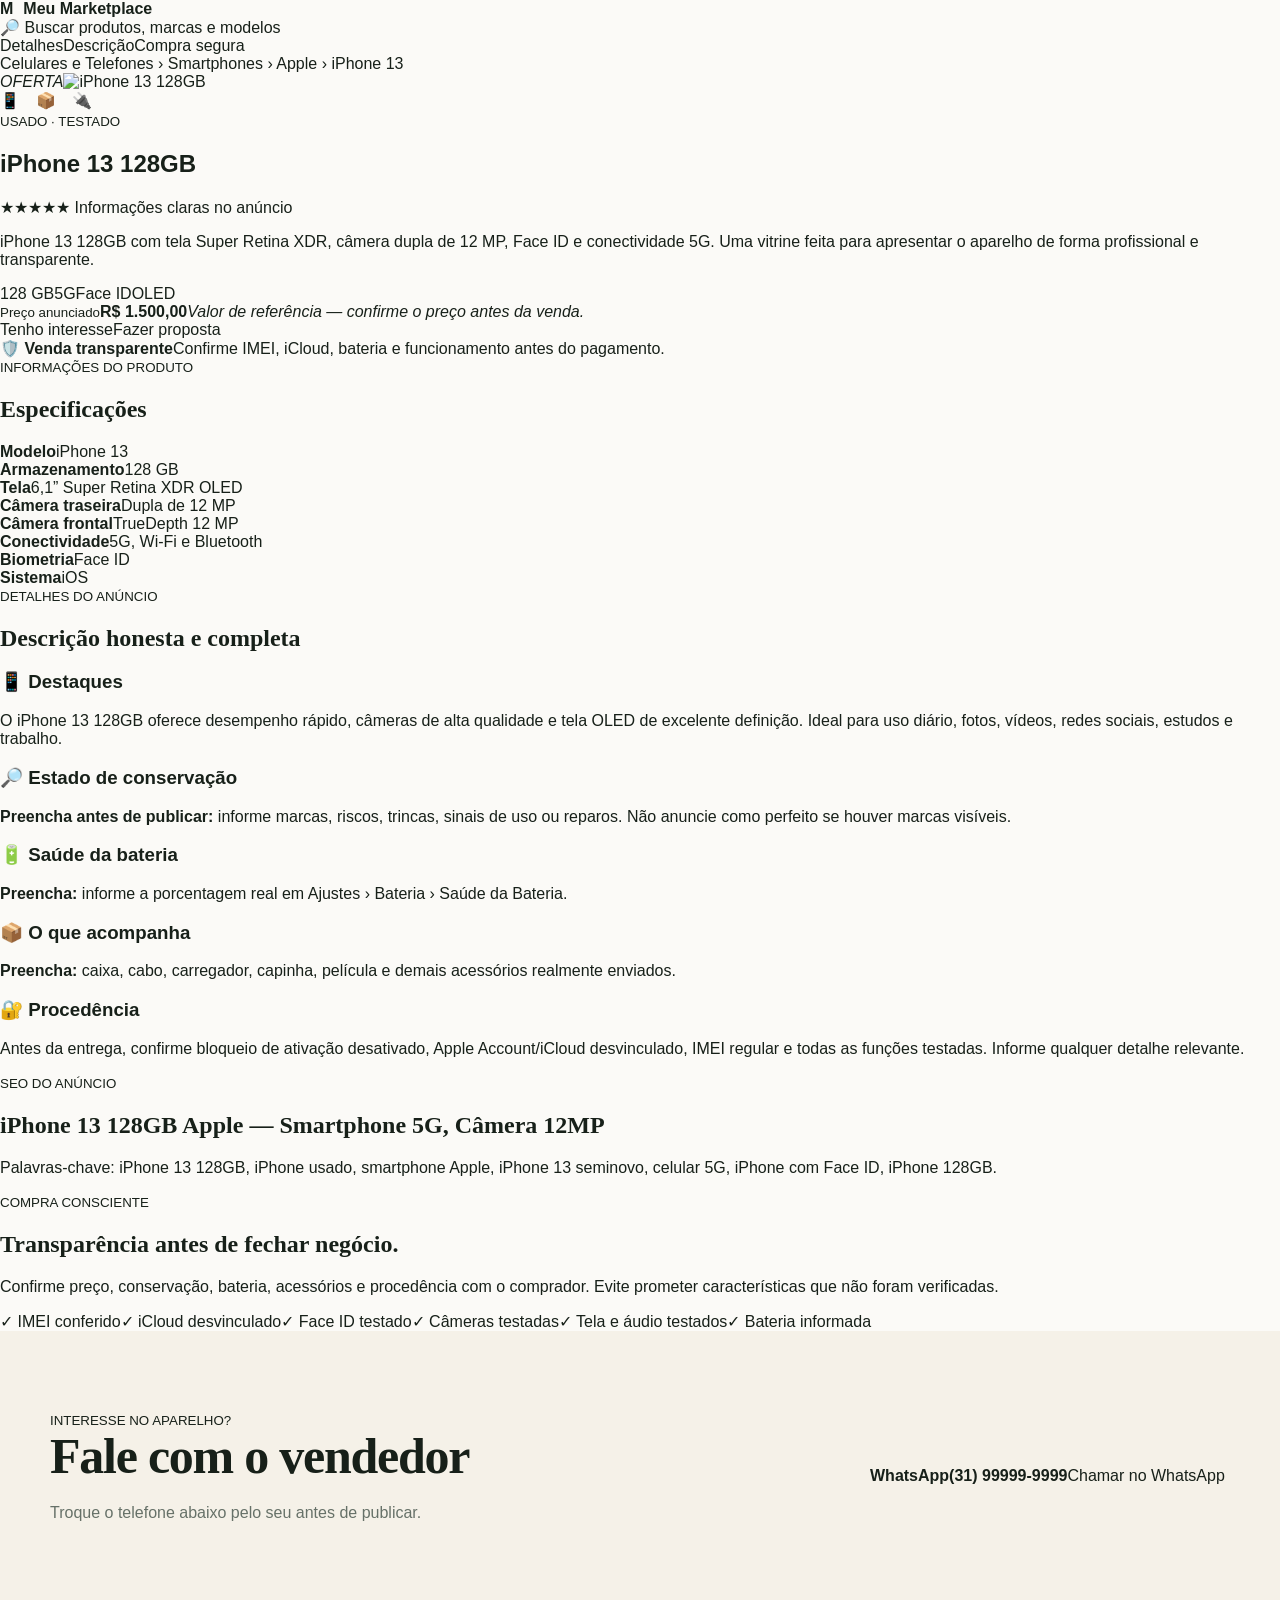
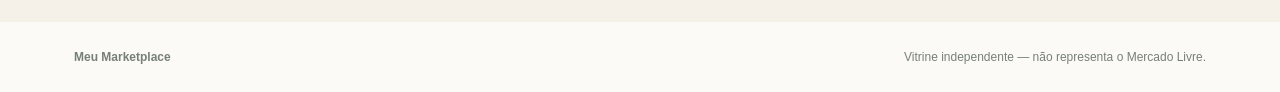
==== index.html @ 50a50f31 "Criar vitrine profissional para iPhone 13 128GB" ====
<!doctype html><html lang="pt-BR"><head><meta charset="utf-8"><meta name="viewport" content="width=device-width,initial-scale=1"><meta name="description" content="iPhone 13 128GB usado — anúncio completo, especificações e compra transparente."><title>iPhone 13 128GB | Meu Marketplace</title><link rel="stylesheet" href="style.css"></head><body>
<header><a class="brand" href="#top"><b>M</b> Meu Marketplace</a><div class="search">🔎 <span>Buscar produtos, marcas e modelos</span></div><nav><a href="#detalhes">Detalhes</a><a href="#descricao">Descrição</a><a href="#seguranca">Compra segura</a></nav></header>
<main id="top"><div class="crumb">Celulares e Telefones › Smartphones › Apple › iPhone 13</div>
<section class="product"><div class="visual"><div class="photo"><em>OFERTA</em><img src="https://store.storeimages.cdn-apple.com/4982/as-images.apple.com/is/iphone-13-finish-select-202207-midnight?wid=470&hei=556&fmt=png-alpha&.v=1657641118703" alt="iPhone 13 128GB"></div><div class="thumb">📱　📦　🔌</div></div>
<div class="info"><small>USADO · TESTADO</small><h1>iPhone 13 128GB</h1><div class="stars">★★★★★ <span>Informações claras no anúncio</span></div><p class="lead">iPhone 13 128GB com tela Super Retina XDR, câmera dupla de 12 MP, Face ID e conectividade 5G. Uma vitrine feita para apresentar o aparelho de forma profissional e transparente.</p><div class="tags"><span>128 GB</span><span>5G</span><span>Face ID</span><span>OLED</span></div><div class="price"><small>Preço anunciado</small><strong>R$ 1.500,00</strong><i>Valor de referência — confirme o preço antes da venda.</i></div><div class="buttons"><a class="buy" href="#contato">Tenho interesse</a><a class="offer" href="#contato">Fazer proposta</a></div><div class="trust">🛡️ <b>Venda transparente</b><span>Confirme IMEI, iCloud, bateria e funcionamento antes do pagamento.</span></div></div></section>
<section class="card" id="detalhes"><small>INFORMAÇÕES DO PRODUTO</small><h2>Especificações</h2><div class="grid"><div><b>Modelo</b>iPhone 13</div><div><b>Armazenamento</b>128 GB</div><div><b>Tela</b>6,1” Super Retina XDR OLED</div><div><b>Câmera traseira</b>Dupla de 12 MP</div><div><b>Câmera frontal</b>TrueDepth 12 MP</div><div><b>Conectividade</b>5G, Wi‑Fi e Bluetooth</div><div><b>Biometria</b>Face ID</div><div><b>Sistema</b>iOS</div></div></section>
<section class="card" id="descricao"><small>DETALHES DO ANÚNCIO</small><h2>Descrição honesta e completa</h2><article><h3>📱 Destaques</h3><p>O iPhone 13 128GB oferece desempenho rápido, câmeras de alta qualidade e tela OLED de excelente definição. Ideal para uso diário, fotos, vídeos, redes sociais, estudos e trabalho.</p><h3>🔎 Estado de conservação</h3><p><b>Preencha antes de publicar:</b> informe marcas, riscos, trincas, sinais de uso ou reparos. Não anuncie como perfeito se houver marcas visíveis.</p><h3>🔋 Saúde da bateria</h3><p><b>Preencha:</b> informe a porcentagem real em Ajustes › Bateria › Saúde da Bateria.</p><h3>📦 O que acompanha</h3><p><b>Preencha:</b> caixa, cabo, carregador, capinha, película e demais acessórios realmente enviados.</p><h3>🔐 Procedência</h3><p>Antes da entrega, confirme bloqueio de ativação desativado, Apple Account/iCloud desvinculado, IMEI regular e todas as funções testadas. Informe qualquer detalhe relevante.</p></article></section>
<section class="seo"><small>SEO DO ANÚNCIO</small><h2>iPhone 13 128GB Apple — Smartphone 5G, Câmera 12MP</h2><p>Palavras-chave: iPhone 13 128GB, iPhone usado, smartphone Apple, iPhone 13 seminovo, celular 5G, iPhone com Face ID, iPhone 128GB.</p></section>
<section class="safe" id="seguranca"><div><small>COMPRA CONSCIENTE</small><h2>Transparência antes de fechar negócio.</h2><p>Confirme preço, conservação, bateria, acessórios e procedência com o comprador. Evite prometer características que não foram verificadas.</p></div><div class="checks"><span>✓ IMEI conferido</span><span>✓ iCloud desvinculado</span><span>✓ Face ID testado</span><span>✓ Câmeras testadas</span><span>✓ Tela e áudio testados</span><span>✓ Bateria informada</span></div></section>
<section class="contact" id="contato"><div><small>INTERESSE NO APARELHO?</small><h2>Fale com o vendedor</h2><p>Troque o telefone abaixo pelo seu antes de publicar.</p></div><div class="contactbox"><b>WhatsApp</b><strong>(31) 99999-9999</strong><a class="buy" href="https://wa.me/5531999999999?text=Olá!%20Tenho%20interesse%20no%20iPhone%2013%20128GB." target="_blank">Chamar no WhatsApp</a></div></section></main><footer><b>Meu Marketplace</b><span>Vitrine independente — não representa o Mercado Livre.</span></footer></body></html>
---- style.css ----
:root{--green:#173b2b;--green-2:#28563e;--cream:#f5f1e8;--ink:#172019;--muted:#667168;--line:#dfe4dd;--white:#fff;--shadow:0 24px 70px rgba(23,59,43,.12)}*{box-sizing:border-box}html{scroll-behavior:smooth}body{margin:0;font-family:'DM Sans',sans-serif;color:var(--ink);background:#fbfaf7}a{color:inherit;text-decoration:none}.topbar{height:76px;padding:0 max(24px,calc((100% - 1180px)/2));display:flex;align-items:center;justify-content:space-between;background:rgba(251,250,247,.92);backdrop-filter:blur(12px);position:sticky;top:0;z-index:10;border-bottom:1px solid rgba(223,228,221,.7)}.brand{display:flex;align-items:center;gap:10px;font-weight:700}.brand-mark{display:grid;place-items:center;width:36px;height:36px;border-radius:12px;background:var(--green);color:#fff;font-size:13px}.topbar nav{display:flex;gap:26px;color:#5c665f;font-size:14px}.topbar nav a:hover,.text-link:hover{color:var(--green)}main{overflow:hidden}.hero{max-width:1180px;margin:0 auto;padding:70px 24px 76px;display:grid;grid-template-columns:1.05fr .95fr;gap:60px;align-items:center}.eyebrow{display:inline-block;font-size:11px;letter-spacing:.16em;font-weight:700;color:#5b7465;margin-bottom:17px}.hero h1,h2{font-family:'Playfair Display',serif}.hero h1{font-size:clamp(42px,5.3vw,72px);line-height:1.02;letter-spacing:-.035em;margin:0 0 22px;max-width:650px}.hero p{font-size:18px;line-height:1.7;color:var(--muted);max-width:600px;margin:0}.hero-actions{display:flex;gap:12px;flex-wrap:wrap;margin:30px 0 18px}.btn{display:inline-flex;align-items:center;justify-content:center;min-height:48px;padding:0 20px;border-radius:12px;font-weight:700;font-size:14px;transition:.2s ease}.btn-primary{background:var(--green);color:#fff;box-shadow:0 10px 24px rgba(23,59,43,.18)}.btn-primary:hover{transform:translateY(-2px);background:#102d20}.btn-ghost{border:1px solid var(--line);background:#fff}.btn-ghost:hover{border-color:#b7c2ba}.btn-dark{background:#fff;color:var(--green);border:1px solid rgba(255,255,255,.55)}.hero-note{display:flex;gap:9px;align-items:center;color:#718078;font-size:13px}.hero-note strong{color:var(--green)}.hero-photo{height:560px;position:relative;border-radius:30px;overflow:hidden;box-shadow:var(--shadow);background:var(--green)}.hero-photo:after{content:'';position:absolute;inset:0;background:linear-gradient(180deg,transparent 45%,rgba(11,31,21,.38))}.hero-photo img{width:100%;height:100%;object-fit:cover;object-position:center}.photo-tag{position:absolute;z-index:1;left:22px;bottom:20px;padding:9px 13px;border-radius:999px;background:rgba(255,255,255,.9);font-size:12px;font-weight:700;color:var(--green)}.intro{max-width:1180px;margin:0 auto;padding:30px 24px 80px;display:grid;grid-template-columns:1fr 1fr;gap:70px;align-items:end}.intro h2,.section-heading h2,.experience h2,.contact h2{font-size:clamp(32px,4vw,50px);line-height:1.08;letter-spacing:-.025em;margin:0}.intro p{font-size:17px;line-height:1.8;color:var(--muted);margin:0}.features{background:var(--green);color:#fff;display:grid;grid-template-columns:repeat(3,1fr);gap:1px;padding:1px}.features article{padding:42px clamp(24px,5vw,65px);background:var(--green)}.features article:hover{background:#1c4733}.icon{font-size:27px;display:block;margin-bottom:22px}.features h3{font-size:18px;margin:0 0 8px}.features p{margin:0;color:#bfd0c5;line-height:1.6;font-size:14px}.gallery-section{max-width:1180px;margin:0 auto;padding:100px 24px 95px}.section-heading{display:flex;justify-content:space-between;gap:30px;align-items:end;margin-bottom:28px}.text-link{font-weight:700;font-size:14px;color:var(--green);white-space:nowrap}.gallery{display:grid;grid-template-columns:1.35fr .75fr .75fr;gap:16px}.gallery figure{margin:0;background:#fff;border-radius:22px;overflow:hidden;box-shadow:0 10px 40px rgba(0,0,0,.06)}.gallery img{display:block;width:100%;height:370px;object-fit:cover}.gallery-main img{height:500px}.gallery figcaption{padding:15px 17px;font-size:13px;color:#657068}.gallery-cta{border-radius:22px;background:var(--green);color:#fff;padding:30px;display:flex;flex-direction:column;justify-content:center;min-height:430px}.gallery-cta span{font-size:28px;margin-bottom:18px}.gallery-cta h3{font-family:'Playfair Display',serif;font-size:27px;line-height:1.15;margin:0 0 12px}.gallery-cta p{color:#bfd0c5;line-height:1.65;font-size:14px;margin:0 0 25px}.photo-disclaimer{font-size:12px;line-height:1.6;color:#87918b;margin:16px 0 0}.experience{max-width:1180px;margin:0 auto 100px;padding:0 24px;display:grid;grid-template-columns:.9fr 1.1fr;gap:70px;align-items:center}.experience-photo{height:440px;border-radius:26px;overflow:hidden}.experience-photo img{width:100%;height:100%;object-fit:cover}.experience-copy p{color:var(--muted);font-size:17px;line-height:1.8}.mini-list{display:flex;flex-wrap:wrap;gap:9px;margin-top:25px}.mini-list span{background:#edf3ed;color:var(--green);padding:9px 12px;border-radius:999px;font-size:12px;font-weight:700}.contact{background:var(--cream);padding:80px max(24px,calc((100% - 1180px)/2));display:grid;grid-template-columns:1fr 360px;gap:60px;align-items:center}.contact p{color:var(--muted);font-size:16px;line-height:1.7;max-width:620px}.contact-card{background:#fff;border:1px solid var(--line);border-radius:22px;padding:26px;box-shadow:0 15px 50px rgba(23,59,43,.07)}.contact-card span{display:block;color:#7a857d;font-size:12px;text-transform:uppercase;letter-spacing:.12em;margin-bottom:6px}.contact-card strong{display:block;font-size:25px;color:var(--green);margin-bottom:18px}footer{max-width:1180px;margin:0 auto;padding:28px 24px;display:flex;justify-content:space-between;gap:20px;color:#778078;font-size:12px}footer div{display:flex;gap:12px;flex-wrap:wrap}footer strong{color:var(--green)}footer a{font-weight:700;color:var(--green)}@media(max-width:900px){.hero{grid-template-columns:1fr;gap:35px;padding-top:48px}.hero-photo{height:420px}.intro{grid-template-columns:1fr;gap:25px}.features{grid-template-columns:repeat(2,1fr)}.gallery{grid-template-columns:1fr 1fr}.gallery-main{grid-column:1/-1}.gallery-main img{height:430px}.gallery-cta{min-height:320px}.experience{grid-template-columns:1fr;gap:35px}.contact{grid-template-columns:1fr}.contact-card{max-width:420px}}@media(max-width:600px){.topbar{height:66px}.topbar nav{display:none}.hero h1{font-size:43px}.hero p{font-size:16px}.hero-photo{height:330px;border-radius:22px}.features{grid-template-columns:1fr}.features article{padding:30px 24px}.gallery-section{padding-top:70px}.section-heading{display:block}.text-link{display:inline-block;margin-top:18px}.gallery{grid-template-columns:1fr}.gallery-main{grid-column:auto}.gallery img,.gallery-main img{height:330px}.gallery-cta{min-height:270px}.experience{margin-bottom:70px}.experience-photo{height:320px}.contact{padding-top:65px;padding-bottom:65px}footer{display:block}footer div{margin-bottom:10px}}
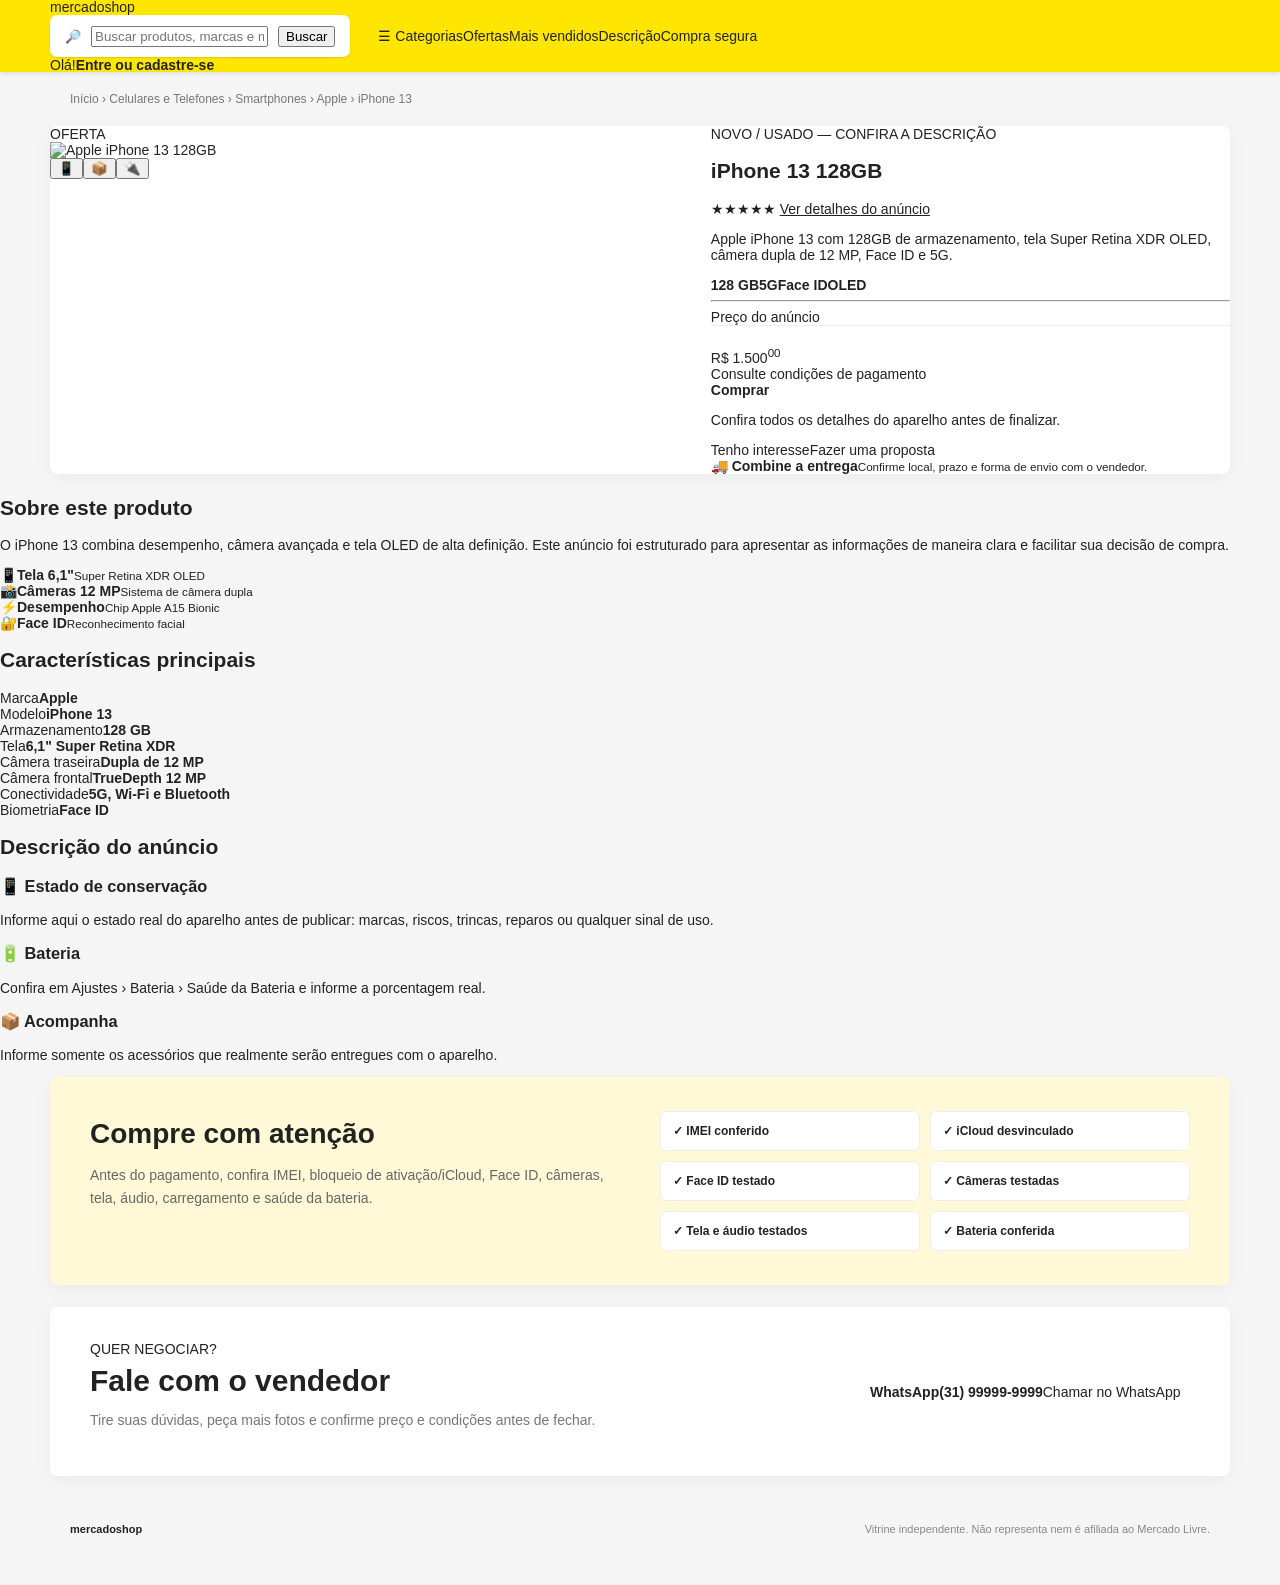
==== commit 18e16138: "Corrige e finaliza landing page do iPhone 13 128GB" ====
--- a/index.html
+++ b/index.html
@@ -1,10 +1,25 @@
-<!doctype html><html lang="pt-BR"><head><meta charset="utf-8"><meta name="viewport" content="width=device-width,initial-scale=1"><meta name="description" content="iPhone 13 128GB usado — anúncio completo, especificações e compra transparente."><title>iPhone 13 128GB | Meu Marketplace</title><link rel="stylesheet" href="style.css"></head><body>
-<header><a class="brand" href="#top"><b>M</b> Meu Marketplace</a><div class="search">🔎 <span>Buscar produtos, marcas e modelos</span></div><nav><a href="#detalhes">Detalhes</a><a href="#descricao">Descrição</a><a href="#seguranca">Compra segura</a></nav></header>
-<main id="top"><div class="crumb">Celulares e Telefones › Smartphones › Apple › iPhone 13</div>
-<section class="product"><div class="visual"><div class="photo"><em>OFERTA</em><img src="https://store.storeimages.cdn-apple.com/4982/as-images.apple.com/is/iphone-13-finish-select-202207-midnight?wid=470&hei=556&fmt=png-alpha&.v=1657641118703" alt="iPhone 13 128GB"></div><div class="thumb">📱　📦　🔌</div></div>
-<div class="info"><small>USADO · TESTADO</small><h1>iPhone 13 128GB</h1><div class="stars">★★★★★ <span>Informações claras no anúncio</span></div><p class="lead">iPhone 13 128GB com tela Super Retina XDR, câmera dupla de 12 MP, Face ID e conectividade 5G. Uma vitrine feita para apresentar o aparelho de forma profissional e transparente.</p><div class="tags"><span>128 GB</span><span>5G</span><span>Face ID</span><span>OLED</span></div><div class="price"><small>Preço anunciado</small><strong>R$ 1.500,00</strong><i>Valor de referência — confirme o preço antes da venda.</i></div><div class="buttons"><a class="buy" href="#contato">Tenho interesse</a><a class="offer" href="#contato">Fazer proposta</a></div><div class="trust">🛡️ <b>Venda transparente</b><span>Confirme IMEI, iCloud, bateria e funcionamento antes do pagamento.</span></div></div></section>
-<section class="card" id="detalhes"><small>INFORMAÇÕES DO PRODUTO</small><h2>Especificações</h2><div class="grid"><div><b>Modelo</b>iPhone 13</div><div><b>Armazenamento</b>128 GB</div><div><b>Tela</b>6,1” Super Retina XDR OLED</div><div><b>Câmera traseira</b>Dupla de 12 MP</div><div><b>Câmera frontal</b>TrueDepth 12 MP</div><div><b>Conectividade</b>5G, Wi‑Fi e Bluetooth</div><div><b>Biometria</b>Face ID</div><div><b>Sistema</b>iOS</div></div></section>
-<section class="card" id="descricao"><small>DETALHES DO ANÚNCIO</small><h2>Descrição honesta e completa</h2><article><h3>📱 Destaques</h3><p>O iPhone 13 128GB oferece desempenho rápido, câmeras de alta qualidade e tela OLED de excelente definição. Ideal para uso diário, fotos, vídeos, redes sociais, estudos e trabalho.</p><h3>🔎 Estado de conservação</h3><p><b>Preencha antes de publicar:</b> informe marcas, riscos, trincas, sinais de uso ou reparos. Não anuncie como perfeito se houver marcas visíveis.</p><h3>🔋 Saúde da bateria</h3><p><b>Preencha:</b> informe a porcentagem real em Ajustes › Bateria › Saúde da Bateria.</p><h3>📦 O que acompanha</h3><p><b>Preencha:</b> caixa, cabo, carregador, capinha, película e demais acessórios realmente enviados.</p><h3>🔐 Procedência</h3><p>Antes da entrega, confirme bloqueio de ativação desativado, Apple Account/iCloud desvinculado, IMEI regular e todas as funções testadas. Informe qualquer detalhe relevante.</p></article></section>
-<section class="seo"><small>SEO DO ANÚNCIO</small><h2>iPhone 13 128GB Apple — Smartphone 5G, Câmera 12MP</h2><p>Palavras-chave: iPhone 13 128GB, iPhone usado, smartphone Apple, iPhone 13 seminovo, celular 5G, iPhone com Face ID, iPhone 128GB.</p></section>
-<section class="safe" id="seguranca"><div><small>COMPRA CONSCIENTE</small><h2>Transparência antes de fechar negócio.</h2><p>Confirme preço, conservação, bateria, acessórios e procedência com o comprador. Evite prometer características que não foram verificadas.</p></div><div class="checks"><span>✓ IMEI conferido</span><span>✓ iCloud desvinculado</span><span>✓ Face ID testado</span><span>✓ Câmeras testadas</span><span>✓ Tela e áudio testados</span><span>✓ Bateria informada</span></div></section>
-<section class="contact" id="contato"><div><small>INTERESSE NO APARELHO?</small><h2>Fale com o vendedor</h2><p>Troque o telefone abaixo pelo seu antes de publicar.</p></div><div class="contactbox"><b>WhatsApp</b><strong>(31) 99999-9999</strong><a class="buy" href="https://wa.me/5531999999999?text=Olá!%20Tenho%20interesse%20no%20iPhone%2013%20128GB." target="_blank">Chamar no WhatsApp</a></div></section></main><footer><b>Meu Marketplace</b><span>Vitrine independente — não representa o Mercado Livre.</span></footer></body></html>+<!doctype html>
+<html lang="pt-BR">
+<head>
+<meta charset="utf-8">
+<meta name="viewport" content="width=device-width,initial-scale=1">
+<meta name="description" content="iPhone 13 128GB em destaque. Consulte fotos, detalhes, condições e fale com o vendedor pelo WhatsApp.">
+<meta name="keywords" content="iPhone 13 128GB, iPhone 13 usado, iPhone 13 seminovo, Apple iPhone 13, smartphone 128GB">
+<title>iPhone 13 128GB — Oferta</title>
+<link rel="stylesheet" href="style.css">
+</head>
+<body>
+<header class="top"><div class="topin"><a class="logo" href="#">mercado<span>shop</span></a><div class="search"><span>🔎</span><input placeholder="Buscar produtos, marcas e modelos"><button>Buscar</button></div><div class="account">Olá!<b>Entre ou cadastre-se</b></div></div><div class="nav"><span>☰ Categorias</span><a href="#produto">Ofertas</a><a href="#produto">Mais vendidos</a><a href="#descricao">Descrição</a><a href="#seguranca">Compra segura</a></div></header>
+<main>
+<div class="crumb">Início › Celulares e Telefones › Smartphones › Apple › iPhone 13</div>
+<section class="product" id="produto">
+<div class="gallery"><div class="badge">OFERTA</div><div class="mainphoto"><img src="https://store.storeimages.cdn-apple.com/4982/as-images.apple.com/is/iphone-13-finish-select-202207-midnight?wid=470&hei=556&fmt=png-alpha&.v=1657641118703" alt="Apple iPhone 13 128GB"></div><div class="thumbs"><button>📱</button><button>📦</button><button>🔌</button></div></div>
+<div class="details"><div class="condition">NOVO / USADO — CONFIRA A DESCRIÇÃO</div><h1>iPhone 13 128GB</h1><div class="rating">★★★★★ <u>Ver detalhes do anúncio</u></div><p class="intro">Apple iPhone 13 com 128GB de armazenamento, tela Super Retina XDR OLED, câmera dupla de 12 MP, Face ID e 5G.</p><div class="chips"><b>128 GB</b><b>5G</b><b>Face ID</b><b>OLED</b></div><hr><span class="old">Preço do anúncio</span><div class="price">R$ 1.500<sup>00</sup></div><span class="pix">Consulte condições de pagamento</span><div class="buybox"><strong>Comprar</strong><p>Confira todos os detalhes do aparelho antes de finalizar.</p><a class="primary" href="#contato">Tenho interesse</a><a class="secondary" href="#contato">Fazer uma proposta</a></div><div class="shipping">🚚 <b>Combine a entrega</b><small>Confirme local, prazo e forma de envio com o vendedor.</small></div></div>
+</section>
+<section class="info-card" id="descricao"><h2>Sobre este produto</h2><p>O iPhone 13 combina desempenho, câmera avançada e tela OLED de alta definição. Este anúncio foi estruturado para apresentar as informações de maneira clara e facilitar sua decisão de compra.</p><div class="features"><div>📱<b>Tela 6,1"</b><small>Super Retina XDR OLED</small></div><div>📸<b>Câmeras 12 MP</b><small>Sistema de câmera dupla</small></div><div>⚡<b>Desempenho</b><small>Chip Apple A15 Bionic</small></div><div>🔐<b>Face ID</b><small>Reconhecimento facial</small></div></div></section>
+<section class="info-card"><h2>Características principais</h2><div class="specs"><div><span>Marca</span><b>Apple</b></div><div><span>Modelo</span><b>iPhone 13</b></div><div><span>Armazenamento</span><b>128 GB</b></div><div><span>Tela</span><b>6,1" Super Retina XDR</b></div><div><span>Câmera traseira</span><b>Dupla de 12 MP</b></div><div><span>Câmera frontal</span><b>TrueDepth 12 MP</b></div><div><span>Conectividade</span><b>5G, Wi‑Fi e Bluetooth</b></div><div><span>Biometria</span><b>Face ID</b></div></div></section>
+<section class="info-card"><h2>Descrição do anúncio</h2><h3>📱 Estado de conservação</h3><p>Informe aqui o estado real do aparelho antes de publicar: marcas, riscos, trincas, reparos ou qualquer sinal de uso.</p><h3>🔋 Bateria</h3><p>Confira em Ajustes › Bateria › Saúde da Bateria e informe a porcentagem real.</p><h3>📦 Acompanha</h3><p>Informe somente os acessórios que realmente serão entregues com o aparelho.</p></section>
+<section class="safe" id="seguranca"><div><h2>Compre com atenção</h2><p>Antes do pagamento, confira IMEI, bloqueio de ativação/iCloud, Face ID, câmeras, tela, áudio, carregamento e saúde da bateria.</p></div><div class="checks"><span>✓ IMEI conferido</span><span>✓ iCloud desvinculado</span><span>✓ Face ID testado</span><span>✓ Câmeras testadas</span><span>✓ Tela e áudio testados</span><span>✓ Bateria conferida</span></div></section>
+<section class="contact" id="contato"><div><span class="eyebrow">QUER NEGOCIAR?</span><h2>Fale com o vendedor</h2><p>Tire suas dúvidas, peça mais fotos e confirme preço e condições antes de fechar.</p></div><div class="whats"><b>WhatsApp</b><strong>(31) 99999-9999</strong><a class="primary" target="_blank" href="https://wa.me/5531999999999?text=Olá!%20Tenho%20interesse%20no%20iPhone%2013%20128GB.">Chamar no WhatsApp</a></div></section>
+</main><footer><b>mercadoshop</b><span>Vitrine independente. Não representa nem é afiliada ao Mercado Livre.</span></footer>
+</body></html>
--- a/style.css
+++ b/style.css
@@ -1 +1 @@
-:root{--green:#173b2b;--green-2:#28563e;--cream:#f5f1e8;--ink:#172019;--muted:#667168;--line:#dfe4dd;--white:#fff;--shadow:0 24px 70px rgba(23,59,43,.12)}*{box-sizing:border-box}html{scroll-behavior:smooth}body{margin:0;font-family:'DM Sans',sans-serif;color:var(--ink);background:#fbfaf7}a{color:inherit;text-decoration:none}.topbar{height:76px;padding:0 max(24px,calc((100% - 1180px)/2));display:flex;align-items:center;justify-content:space-between;background:rgba(251,250,247,.92);backdrop-filter:blur(12px);position:sticky;top:0;z-index:10;border-bottom:1px solid rgba(223,228,221,.7)}.brand{display:flex;align-items:center;gap:10px;font-weight:700}.brand-mark{display:grid;place-items:center;width:36px;height:36px;border-radius:12px;background:var(--green);color:#fff;font-size:13px}.topbar nav{display:flex;gap:26px;color:#5c665f;font-size:14px}.topbar nav a:hover,.text-link:hover{color:var(--green)}main{overflow:hidden}.hero{max-width:1180px;margin:0 auto;padding:70px 24px 76px;display:grid;grid-template-columns:1.05fr .95fr;gap:60px;align-items:center}.eyebrow{display:inline-block;font-size:11px;letter-spacing:.16em;font-weight:700;color:#5b7465;margin-bottom:17px}.hero h1,h2{font-family:'Playfair Display',serif}.hero h1{font-size:clamp(42px,5.3vw,72px);line-height:1.02;letter-spacing:-.035em;margin:0 0 22px;max-width:650px}.hero p{font-size:18px;line-height:1.7;color:var(--muted);max-width:600px;margin:0}.hero-actions{display:flex;gap:12px;flex-wrap:wrap;margin:30px 0 18px}.btn{display:inline-flex;align-items:center;justify-content:center;min-height:48px;padding:0 20px;border-radius:12px;font-weight:700;font-size:14px;transition:.2s ease}.btn-primary{background:var(--green);color:#fff;box-shadow:0 10px 24px rgba(23,59,43,.18)}.btn-primary:hover{transform:translateY(-2px);background:#102d20}.btn-ghost{border:1px solid var(--line);background:#fff}.btn-ghost:hover{border-color:#b7c2ba}.btn-dark{background:#fff;color:var(--green);border:1px solid rgba(255,255,255,.55)}.hero-note{display:flex;gap:9px;align-items:center;color:#718078;font-size:13px}.hero-note strong{color:var(--green)}.hero-photo{height:560px;position:relative;border-radius:30px;overflow:hidden;box-shadow:var(--shadow);background:var(--green)}.hero-photo:after{content:'';position:absolute;inset:0;background:linear-gradient(180deg,transparent 45%,rgba(11,31,21,.38))}.hero-photo img{width:100%;height:100%;object-fit:cover;object-position:center}.photo-tag{position:absolute;z-index:1;left:22px;bottom:20px;padding:9px 13px;border-radius:999px;background:rgba(255,255,255,.9);font-size:12px;font-weight:700;color:var(--green)}.intro{max-width:1180px;margin:0 auto;padding:30px 24px 80px;display:grid;grid-template-columns:1fr 1fr;gap:70px;align-items:end}.intro h2,.section-heading h2,.experience h2,.contact h2{font-size:clamp(32px,4vw,50px);line-height:1.08;letter-spacing:-.025em;margin:0}.intro p{font-size:17px;line-height:1.8;color:var(--muted);margin:0}.features{background:var(--green);color:#fff;display:grid;grid-template-columns:repeat(3,1fr);gap:1px;padding:1px}.features article{padding:42px clamp(24px,5vw,65px);background:var(--green)}.features article:hover{background:#1c4733}.icon{font-size:27px;display:block;margin-bottom:22px}.features h3{font-size:18px;margin:0 0 8px}.features p{margin:0;color:#bfd0c5;line-height:1.6;font-size:14px}.gallery-section{max-width:1180px;margin:0 auto;padding:100px 24px 95px}.section-heading{display:flex;justify-content:space-between;gap:30px;align-items:end;margin-bottom:28px}.text-link{font-weight:700;font-size:14px;color:var(--green);white-space:nowrap}.gallery{display:grid;grid-template-columns:1.35fr .75fr .75fr;gap:16px}.gallery figure{margin:0;background:#fff;border-radius:22px;overflow:hidden;box-shadow:0 10px 40px rgba(0,0,0,.06)}.gallery img{display:block;width:100%;height:370px;object-fit:cover}.gallery-main img{height:500px}.gallery figcaption{padding:15px 17px;font-size:13px;color:#657068}.gallery-cta{border-radius:22px;background:var(--green);color:#fff;padding:30px;display:flex;flex-direction:column;justify-content:center;min-height:430px}.gallery-cta span{font-size:28px;margin-bottom:18px}.gallery-cta h3{font-family:'Playfair Display',serif;font-size:27px;line-height:1.15;margin:0 0 12px}.gallery-cta p{color:#bfd0c5;line-height:1.65;font-size:14px;margin:0 0 25px}.photo-disclaimer{font-size:12px;line-height:1.6;color:#87918b;margin:16px 0 0}.experience{max-width:1180px;margin:0 auto 100px;padding:0 24px;display:grid;grid-template-columns:.9fr 1.1fr;gap:70px;align-items:center}.experience-photo{height:440px;border-radius:26px;overflow:hidden}.experience-photo img{width:100%;height:100%;object-fit:cover}.experience-copy p{color:var(--muted);font-size:17px;line-height:1.8}.mini-list{display:flex;flex-wrap:wrap;gap:9px;margin-top:25px}.mini-list span{background:#edf3ed;color:var(--green);padding:9px 12px;border-radius:999px;font-size:12px;font-weight:700}.contact{background:var(--cream);padding:80px max(24px,calc((100% - 1180px)/2));display:grid;grid-template-columns:1fr 360px;gap:60px;align-items:center}.contact p{color:var(--muted);font-size:16px;line-height:1.7;max-width:620px}.contact-card{background:#fff;border:1px solid var(--line);border-radius:22px;padding:26px;box-shadow:0 15px 50px rgba(23,59,43,.07)}.contact-card span{display:block;color:#7a857d;font-size:12px;text-transform:uppercase;letter-spacing:.12em;margin-bottom:6px}.contact-card strong{display:block;font-size:25px;color:var(--green);margin-bottom:18px}footer{max-width:1180px;margin:0 auto;padding:28px 24px;display:flex;justify-content:space-between;gap:20px;color:#778078;font-size:12px}footer div{display:flex;gap:12px;flex-wrap:wrap}footer strong{color:var(--green)}footer a{font-weight:700;color:var(--green)}@media(max-width:900px){.hero{grid-template-columns:1fr;gap:35px;padding-top:48px}.hero-photo{height:420px}.intro{grid-template-columns:1fr;gap:25px}.features{grid-template-columns:repeat(2,1fr)}.gallery{grid-template-columns:1fr 1fr}.gallery-main{grid-column:1/-1}.gallery-main img{height:430px}.gallery-cta{min-height:320px}.experience{grid-template-columns:1fr;gap:35px}.contact{grid-template-columns:1fr}.contact-card{max-width:420px}}@media(max-width:600px){.topbar{height:66px}.topbar nav{display:none}.hero h1{font-size:43px}.hero p{font-size:16px}.hero-photo{height:330px;border-radius:22px}.features{grid-template-columns:1fr}.features article{padding:30px 24px}.gallery-section{padding-top:70px}.section-heading{display:block}.text-link{display:inline-block;margin-top:18px}.gallery{grid-template-columns:1fr}.gallery-main{grid-column:auto}.gallery img,.gallery-main img{height:330px}.gallery-cta{min-height:270px}.experience{margin-bottom:70px}.experience-photo{height:320px}.contact{padding-top:65px;padding-bottom:65px}footer{display:block}footer div{margin-bottom:10px}}+*{box-sizing:border-box}html{scroll-behavior:smooth}body{margin:0;background:#f5f5f5;color:#222;font:14px Arial,Helvetica,sans-serif}a{text-decoration:none;color:inherit}header{height:72px;background:#ffe600;display:flex;align-items:center;gap:28px;padding:0 max(18px,calc((100% - 1180px)/2));position:sticky;top:0;z-index:9;box-shadow:0 1px 5px #0002}.brand{font-size:16px;white-space:nowrap}.brand b{display:inline-grid;place-items:center;background:#222;color:#fff;border-radius:7px;width:34px;height:34px;margin-right:8px}.search{height:42px;background:#fff;border-radius:7px;display:flex;align-items:center;gap:10px;color:#777;padding:0 15px;flex:1;max-width:600px;box-shadow:0 1px 2px #0002}.search span{font-size:13px}nav{display:flex;gap:18px;font-size:12px;font-weight:bold}.crumb{max-width:1180px;margin:auto;padding:20px;color:#777;font-size:12px}.product,.card,.seo,.safe,.contact{max-width:1180px;margin:0 auto 22px;background:#fff;border-radius:8px;box-shadow:0 4px 18px #0000000b}.product{display:grid;grid-template-columns:56% 44%;overflow:hidden}.visual{padding:30px}.photo{height:570px;border:1px solid #eee;border-radius:7px;display:grid;place-items:center;position:relative}.photo img{width:85%;height:90%;object-fit:contain}.photo em{position:absolute;top:16px;left:16px;background:#e53935;color:#fff;font-style:normal;font-size:10px;font-weight:bold;padding:7px 9px;border-radius:4px}.thumb{text-align:center;color:#777;font-size:20px;padding:15px}.info{padding:40px;border-left:1px solid #eee}.info>small,.card>small,.seo>small,.safe small,.contact small{color:#777;font-size:10px;font-weight:800;letter-spacing:.12em}.info h1{font-size:30px;margin:10px 0}.stars{color:#f5a623;font-size:14px}.stars span{color:#777;font-size:11px;margin-left:6px}.lead{font-size:15px;line-height:1.7;color:#555}.tags{display:flex;gap:7px;flex-wrap:wrap;margin:22px 0}.tags span{background:#eef4ff;color:#3567a7;padding:7px 9px;border-radius:5px;font-size:11px;font-weight:bold}.price{border-top:1px solid #eee;padding-top:20px}.price small,.price i{display:block;color:#777;font-size:11px}.price strong{display:block;font-size:34px;margin:5px 0}.price i{font-style:normal}.buttons{display:grid;grid-template-columns:1fr 1fr;gap:9px;margin:22px 0}.buy,.offer{min-height:48px;display:flex;align-items:center;justify-content:center;border-radius:7px;font-weight:bold}.buy{background:#3483fa;color:#fff}.offer{background:#eaf2ff;color:#3483fa}.trust{border-top:1px solid #eee;padding-top:18px;font-size:13px}.trust span{display:block;color:#777;font-size:11px;line-height:1.5;margin:5px 0 0 24px}.card,.seo,.safe,.contact{padding:34px 40px}.card h2,.safe h2,.contact h2{font-size:25px;margin:7px 0 25px}.grid{display:grid;grid-template-columns:1fr 1fr;border-top:1px solid #eee}.grid div{padding:17px 10px;border-bottom:1px solid #eee;font-size:13px}.grid b{display:inline-block;width:42%;color:#777}.card article{max-width:850px;color:#444;line-height:1.7}.card article h3{font-size:16px;margin:22px 0 5px;color:#222}.card article p{margin:0}.seo{background:#eef4ff;border:1px solid #d8e6ff}.seo h2{font-size:20px;margin:8px 0}.seo p{color:#58708e;font-size:12px;line-height:1.6;margin:0}.safe{background:#fff9d7;display:grid;grid-template-columns:1fr 1fr;gap:40px}.safe h2{font-size:28px;margin-bottom:10px}.safe p{color:#666;line-height:1.6}.checks{display:grid;grid-template-columns:1fr 1fr;gap:10px;align-content:center}.checks span{background:#fff;border:1px solid #eee;border-radius:6px;padding:12px;font-size:12px;font-weight:bold}.contact{display:grid;grid-template-columns:1fr 320px;gap:30px;align-items:center}.contact h2{font-size:30px;margin:7px 0}.contact p{color:#777}.contactbox{border:1px solid #eee;border-radius:8px;padding:22px}.contactbox b{display:block;color:#777;font-size:11px}.contactbox strong{display:block;font-size:22px;margin:6px 0 16px}footer{max-width:1180px;margin:auto;padding:25px 20px 50px;display:flex;justify-content:space-between;color:#888;font-size:11px}footer b{color:#222}@media(max-width:900px){nav{display:none}.product{grid-template-columns:1fr}.info{border-left:0;border-top:1px solid #eee}.safe,.contact{grid-template-columns:1fr}.search{max-width:none}}@media(max-width:600px){header{padding:0 12px}.brand{font-size:0}.brand b{font-size:14px;margin:0}.crumb{padding:15px}.visual{padding:14px}.photo{height:390px}.info{padding:27px 20px}.info h1{font-size:26px}.card,.seo,.safe,.contact{padding:25px 20px}.grid{grid-template-columns:1fr}.grid b{width:48%}.buttons{grid-template-columns:1fr}.checks{grid-template-columns:1fr}footer{display:block}footer span{display:block;margin-top:8px}}
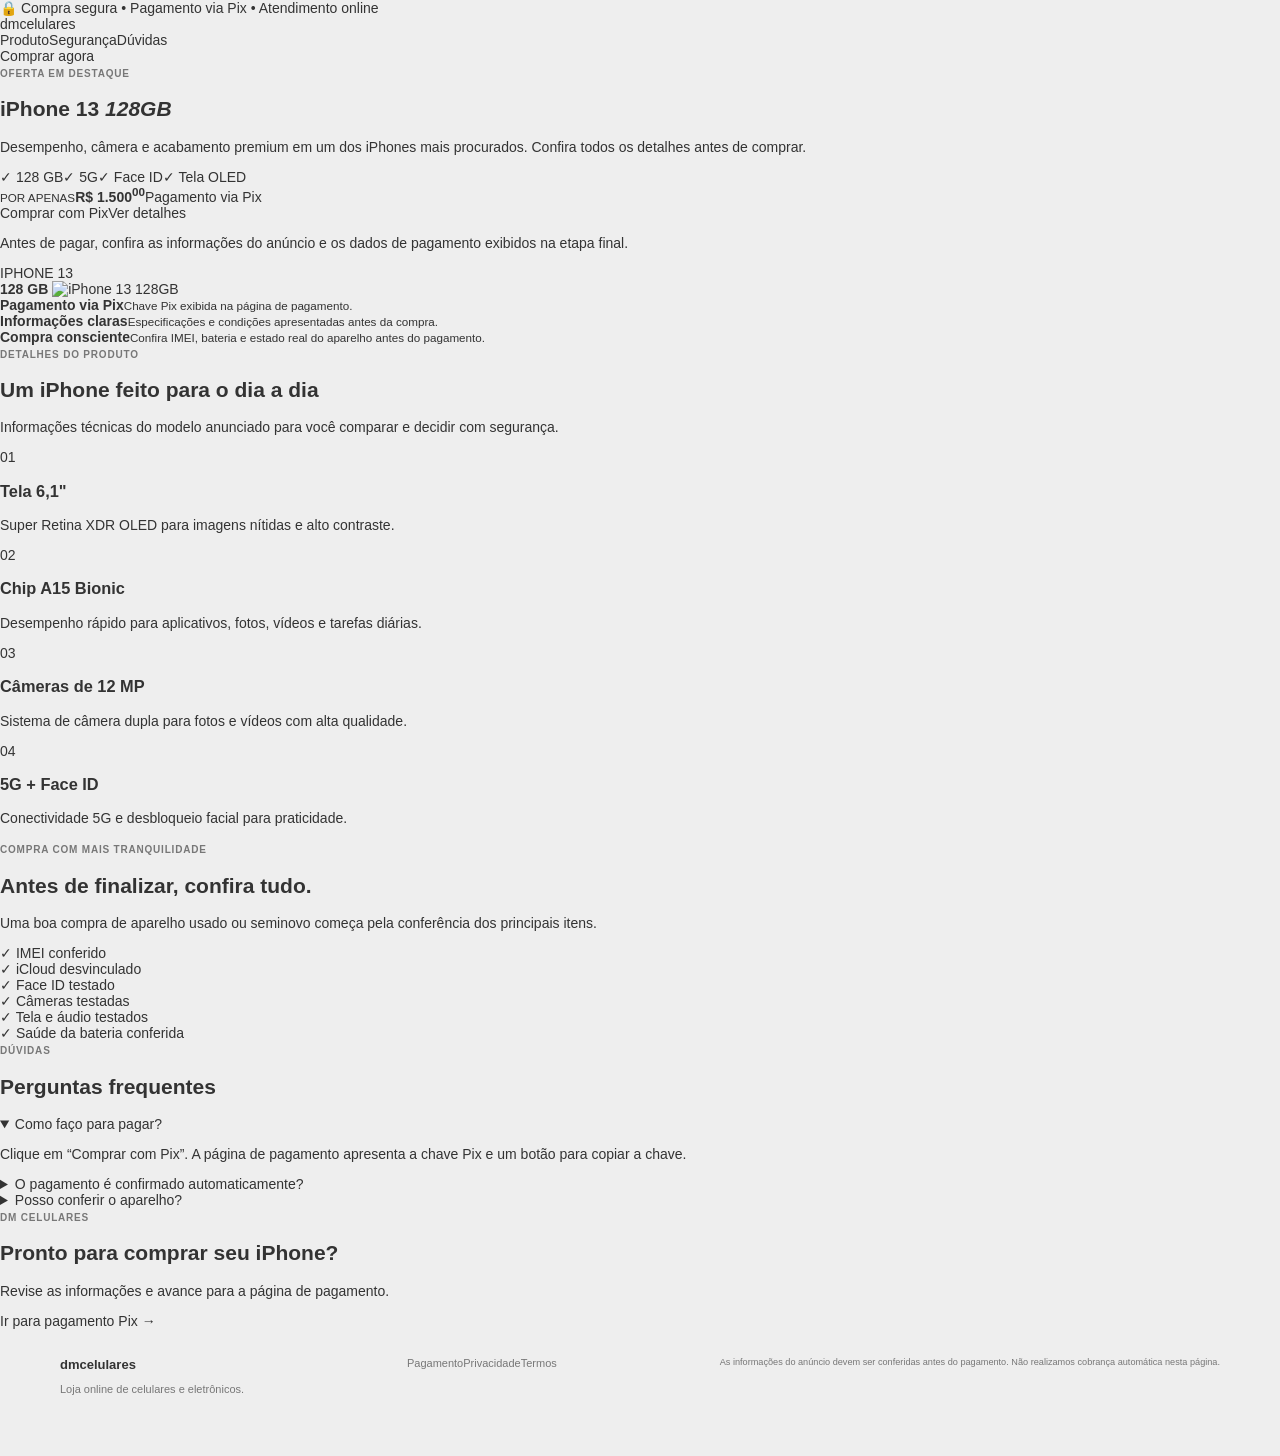
==== commit 564838c9: "Rebrand completo para dmcelulares" ====
--- a/index.html
+++ b/index.html
@@ -3,23 +3,79 @@
 <head>
 <meta charset="utf-8">
 <meta name="viewport" content="width=device-width,initial-scale=1">
-<meta name="description" content="iPhone 13 128GB em destaque. Consulte fotos, detalhes, condições e fale com o vendedor pelo WhatsApp.">
-<meta name="keywords" content="iPhone 13 128GB, iPhone 13 usado, iPhone 13 seminovo, Apple iPhone 13, smartphone 128GB">
-<title>iPhone 13 128GB — Oferta</title>
+<meta name="description" content="dmcelulares — iPhone 13 128GB com compra online, pagamento via Pix e atendimento. Confira detalhes, segurança e condições.">
+<meta name="robots" content="index,follow">
+<link rel="canonical" href="https://is4nns-cewon1tct-hmayrink1407az09-9970.vercel.app/">
+<meta property="og:title" content="dmcelulares | iPhone 13 128GB">
+<meta property="og:description" content="Confira o iPhone 13 128GB na dmcelulares. Compra online e pagamento via Pix.">
+<meta property="og:type" content="product">
+<title>dmcelulares | iPhone 13 128GB</title>
 <link rel="stylesheet" href="style.css">
 </head>
 <body>
-<header class="top"><div class="topin"><a class="logo" href="#">mercado<span>shop</span></a><div class="search"><span>🔎</span><input placeholder="Buscar produtos, marcas e modelos"><button>Buscar</button></div><div class="account">Olá!<b>Entre ou cadastre-se</b></div></div><div class="nav"><span>☰ Categorias</span><a href="#produto">Ofertas</a><a href="#produto">Mais vendidos</a><a href="#descricao">Descrição</a><a href="#seguranca">Compra segura</a></div></header>
+<div class="announcement">🔒 Compra segura • Pagamento via Pix • Atendimento online</div>
+<header class="header">
+  <div class="header-inner">
+    <a class="brand" href="./"><span>dm</span>celulares</a>
+    <nav><a href="#produto">Produto</a><a href="#seguranca">Segurança</a><a href="#duvidas">Dúvidas</a></nav>
+    <a class="header-cta" href="payment.html">Comprar agora</a>
+  </div>
+</header>
+
 <main>
-<div class="crumb">Início › Celulares e Telefones › Smartphones › Apple › iPhone 13</div>
-<section class="product" id="produto">
-<div class="gallery"><div class="badge">OFERTA</div><div class="mainphoto"><img src="https://store.storeimages.cdn-apple.com/4982/as-images.apple.com/is/iphone-13-finish-select-202207-midnight?wid=470&hei=556&fmt=png-alpha&.v=1657641118703" alt="Apple iPhone 13 128GB"></div><div class="thumbs"><button>📱</button><button>📦</button><button>🔌</button></div></div>
-<div class="details"><div class="condition">NOVO / USADO — CONFIRA A DESCRIÇÃO</div><h1>iPhone 13 128GB</h1><div class="rating">★★★★★ <u>Ver detalhes do anúncio</u></div><p class="intro">Apple iPhone 13 com 128GB de armazenamento, tela Super Retina XDR OLED, câmera dupla de 12 MP, Face ID e 5G.</p><div class="chips"><b>128 GB</b><b>5G</b><b>Face ID</b><b>OLED</b></div><hr><span class="old">Preço do anúncio</span><div class="price">R$ 1.500<sup>00</sup></div><span class="pix">Consulte condições de pagamento</span><div class="buybox"><strong>Comprar</strong><p>Confira todos os detalhes do aparelho antes de finalizar.</p><a class="primary" href="#contato">Tenho interesse</a><a class="secondary" href="#contato">Fazer uma proposta</a></div><div class="shipping">🚚 <b>Combine a entrega</b><small>Confirme local, prazo e forma de envio com o vendedor.</small></div></div>
+<section class="hero" id="produto">
+  <div class="hero-copy">
+    <span class="eyebrow">OFERTA EM DESTAQUE</span>
+    <h1>iPhone 13 <em>128GB</em></h1>
+    <p class="lead">Desempenho, câmera e acabamento premium em um dos iPhones mais procurados. Confira todos os detalhes antes de comprar.</p>
+    <div class="trust-row"><span>✓ 128 GB</span><span>✓ 5G</span><span>✓ Face ID</span><span>✓ Tela OLED</span></div>
+    <div class="price-card"><small>POR APENAS</small><strong>R$ 1.500<sup>00</sup></strong><span>Pagamento via Pix</span></div>
+    <div class="actions"><a class="btn gold" href="payment.html">Comprar com Pix</a><a class="btn outline" href="#detalhes">Ver detalhes</a></div>
+    <p class="micro">Antes de pagar, confira as informações do anúncio e os dados de pagamento exibidos na etapa final.</p>
+  </div>
+  <div class="product-visual">
+    <div class="glow"></div><span class="floating">IPHONE 13<br><b>128 GB</b></span>
+    <img src="https://store.storeimages.cdn-apple.com/4982/as-images.apple.com/is/iphone-13-finish-select-202207-midnight?wid=470&hei=556&fmt=png-alpha&.v=1657641118703" alt="iPhone 13 128GB">
+  </div>
 </section>
-<section class="info-card" id="descricao"><h2>Sobre este produto</h2><p>O iPhone 13 combina desempenho, câmera avançada e tela OLED de alta definição. Este anúncio foi estruturado para apresentar as informações de maneira clara e facilitar sua decisão de compra.</p><div class="features"><div>📱<b>Tela 6,1"</b><small>Super Retina XDR OLED</small></div><div>📸<b>Câmeras 12 MP</b><small>Sistema de câmera dupla</small></div><div>⚡<b>Desempenho</b><small>Chip Apple A15 Bionic</small></div><div>🔐<b>Face ID</b><small>Reconhecimento facial</small></div></div></section>
-<section class="info-card"><h2>Características principais</h2><div class="specs"><div><span>Marca</span><b>Apple</b></div><div><span>Modelo</span><b>iPhone 13</b></div><div><span>Armazenamento</span><b>128 GB</b></div><div><span>Tela</span><b>6,1" Super Retina XDR</b></div><div><span>Câmera traseira</span><b>Dupla de 12 MP</b></div><div><span>Câmera frontal</span><b>TrueDepth 12 MP</b></div><div><span>Conectividade</span><b>5G, Wi‑Fi e Bluetooth</b></div><div><span>Biometria</span><b>Face ID</b></div></div></section>
-<section class="info-card"><h2>Descrição do anúncio</h2><h3>📱 Estado de conservação</h3><p>Informe aqui o estado real do aparelho antes de publicar: marcas, riscos, trincas, reparos ou qualquer sinal de uso.</p><h3>🔋 Bateria</h3><p>Confira em Ajustes › Bateria › Saúde da Bateria e informe a porcentagem real.</p><h3>📦 Acompanha</h3><p>Informe somente os acessórios que realmente serão entregues com o aparelho.</p></section>
-<section class="safe" id="seguranca"><div><h2>Compre com atenção</h2><p>Antes do pagamento, confira IMEI, bloqueio de ativação/iCloud, Face ID, câmeras, tela, áudio, carregamento e saúde da bateria.</p></div><div class="checks"><span>✓ IMEI conferido</span><span>✓ iCloud desvinculado</span><span>✓ Face ID testado</span><span>✓ Câmeras testadas</span><span>✓ Tela e áudio testados</span><span>✓ Bateria conferida</span></div></section>
-<section class="contact" id="contato"><div><span class="eyebrow">QUER NEGOCIAR?</span><h2>Fale com o vendedor</h2><p>Tire suas dúvidas, peça mais fotos e confirme preço e condições antes de fechar.</p></div><div class="whats"><b>WhatsApp</b><strong>(31) 99999-9999</strong><a class="primary" target="_blank" href="https://wa.me/5531999999999?text=Olá!%20Tenho%20interesse%20no%20iPhone%2013%20128GB.">Chamar no WhatsApp</a></div></section>
-</main><footer><b>mercadoshop</b><span>Vitrine independente. Não representa nem é afiliada ao Mercado Livre.</span></footer>
-</body></html>+
+<section class="benefits">
+  <div><b>Pagamento via Pix</b><small>Chave Pix exibida na página de pagamento.</small></div>
+  <div><b>Informações claras</b><small>Especificações e condições apresentadas antes da compra.</small></div>
+  <div><b>Compra consciente</b><small>Confira IMEI, bateria e estado real do aparelho antes do pagamento.</small></div>
+</section>
+
+<section class="section" id="detalhes">
+  <div class="section-head"><span class="eyebrow">DETALHES DO PRODUTO</span><h2>Um iPhone feito para o dia a dia</h2><p>Informações técnicas do modelo anunciado para você comparar e decidir com segurança.</p></div>
+  <div class="spec-grid">
+    <article><span>01</span><h3>Tela 6,1"</h3><p>Super Retina XDR OLED para imagens nítidas e alto contraste.</p></article>
+    <article><span>02</span><h3>Chip A15 Bionic</h3><p>Desempenho rápido para aplicativos, fotos, vídeos e tarefas diárias.</p></article>
+    <article><span>03</span><h3>Câmeras de 12 MP</h3><p>Sistema de câmera dupla para fotos e vídeos com alta qualidade.</p></article>
+    <article><span>04</span><h3>5G + Face ID</h3><p>Conectividade 5G e desbloqueio facial para praticidade.</p></article>
+  </div>
+</section>
+
+<section class="dark-section" id="seguranca">
+  <div class="section-head"><span class="eyebrow">COMPRA COM MAIS TRANQUILIDADE</span><h2>Antes de finalizar, confira tudo.</h2><p>Uma boa compra de aparelho usado ou seminovo começa pela conferência dos principais itens.</p></div>
+  <div class="check-grid">
+    <div>✓ IMEI conferido</div><div>✓ iCloud desvinculado</div><div>✓ Face ID testado</div><div>✓ Câmeras testadas</div><div>✓ Tela e áudio testados</div><div>✓ Saúde da bateria conferida</div>
+  </div>
+</section>
+
+<section class="section faq" id="duvidas">
+  <div class="section-head"><span class="eyebrow">DÚVIDAS</span><h2>Perguntas frequentes</h2></div>
+  <details open><summary>Como faço para pagar?</summary><p>Clique em “Comprar com Pix”. A página de pagamento apresenta a chave Pix e um botão para copiar a chave.</p></details>
+  <details><summary>O pagamento é confirmado automaticamente?</summary><p>Não. O pagamento deve ser conferido pelo vendedor. Não considere o pedido confirmado apenas por realizar uma transferência.</p></details>
+  <details><summary>Posso conferir o aparelho?</summary><p>Antes de concluir a compra, confirme com o vendedor o estado de conservação, IMEI, bateria, acessórios e condições de entrega.</p></details>
+</section>
+
+<section class="final-cta">
+  <div><span class="eyebrow">DM CELULARES</span><h2>Pronto para comprar seu iPhone?</h2><p>Revise as informações e avance para a página de pagamento.</p></div>
+  <a class="btn gold" href="payment.html">Ir para pagamento Pix →</a>
+</section>
+</main>
+
+<footer><div><b>dmcelulares</b><p>Loja online de celulares e eletrônicos.</p></div><div class="footer-links"><a href="payment.html">Pagamento</a><a href="politica-privacidade.html">Privacidade</a><a href="termos.html">Termos</a></div><small>As informações do anúncio devem ser conferidas antes do pagamento. Não realizamos cobrança automática nesta página.</small></footer>
+<script src="script.js"></script>
+</body>
+</html>
--- a/style.css
+++ b/style.css
@@ -1 +1 @@
-*{box-sizing:border-box}html{scroll-behavior:smooth}body{margin:0;background:#f5f5f5;color:#222;font:14px Arial,Helvetica,sans-serif}a{text-decoration:none;color:inherit}header{height:72px;background:#ffe600;display:flex;align-items:center;gap:28px;padding:0 max(18px,calc((100% - 1180px)/2));position:sticky;top:0;z-index:9;box-shadow:0 1px 5px #0002}.brand{font-size:16px;white-space:nowrap}.brand b{display:inline-grid;place-items:center;background:#222;color:#fff;border-radius:7px;width:34px;height:34px;margin-right:8px}.search{height:42px;background:#fff;border-radius:7px;display:flex;align-items:center;gap:10px;color:#777;padding:0 15px;flex:1;max-width:600px;box-shadow:0 1px 2px #0002}.search span{font-size:13px}nav{display:flex;gap:18px;font-size:12px;font-weight:bold}.crumb{max-width:1180px;margin:auto;padding:20px;color:#777;font-size:12px}.product,.card,.seo,.safe,.contact{max-width:1180px;margin:0 auto 22px;background:#fff;border-radius:8px;box-shadow:0 4px 18px #0000000b}.product{display:grid;grid-template-columns:56% 44%;overflow:hidden}.visual{padding:30px}.photo{height:570px;border:1px solid #eee;border-radius:7px;display:grid;place-items:center;position:relative}.photo img{width:85%;height:90%;object-fit:contain}.photo em{position:absolute;top:16px;left:16px;background:#e53935;color:#fff;font-style:normal;font-size:10px;font-weight:bold;padding:7px 9px;border-radius:4px}.thumb{text-align:center;color:#777;font-size:20px;padding:15px}.info{padding:40px;border-left:1px solid #eee}.info>small,.card>small,.seo>small,.safe small,.contact small{color:#777;font-size:10px;font-weight:800;letter-spacing:.12em}.info h1{font-size:30px;margin:10px 0}.stars{color:#f5a623;font-size:14px}.stars span{color:#777;font-size:11px;margin-left:6px}.lead{font-size:15px;line-height:1.7;color:#555}.tags{display:flex;gap:7px;flex-wrap:wrap;margin:22px 0}.tags span{background:#eef4ff;color:#3567a7;padding:7px 9px;border-radius:5px;font-size:11px;font-weight:bold}.price{border-top:1px solid #eee;padding-top:20px}.price small,.price i{display:block;color:#777;font-size:11px}.price strong{display:block;font-size:34px;margin:5px 0}.price i{font-style:normal}.buttons{display:grid;grid-template-columns:1fr 1fr;gap:9px;margin:22px 0}.buy,.offer{min-height:48px;display:flex;align-items:center;justify-content:center;border-radius:7px;font-weight:bold}.buy{background:#3483fa;color:#fff}.offer{background:#eaf2ff;color:#3483fa}.trust{border-top:1px solid #eee;padding-top:18px;font-size:13px}.trust span{display:block;color:#777;font-size:11px;line-height:1.5;margin:5px 0 0 24px}.card,.seo,.safe,.contact{padding:34px 40px}.card h2,.safe h2,.contact h2{font-size:25px;margin:7px 0 25px}.grid{display:grid;grid-template-columns:1fr 1fr;border-top:1px solid #eee}.grid div{padding:17px 10px;border-bottom:1px solid #eee;font-size:13px}.grid b{display:inline-block;width:42%;color:#777}.card article{max-width:850px;color:#444;line-height:1.7}.card article h3{font-size:16px;margin:22px 0 5px;color:#222}.card article p{margin:0}.seo{background:#eef4ff;border:1px solid #d8e6ff}.seo h2{font-size:20px;margin:8px 0}.seo p{color:#58708e;font-size:12px;line-height:1.6;margin:0}.safe{background:#fff9d7;display:grid;grid-template-columns:1fr 1fr;gap:40px}.safe h2{font-size:28px;margin-bottom:10px}.safe p{color:#666;line-height:1.6}.checks{display:grid;grid-template-columns:1fr 1fr;gap:10px;align-content:center}.checks span{background:#fff;border:1px solid #eee;border-radius:6px;padding:12px;font-size:12px;font-weight:bold}.contact{display:grid;grid-template-columns:1fr 320px;gap:30px;align-items:center}.contact h2{font-size:30px;margin:7px 0}.contact p{color:#777}.contactbox{border:1px solid #eee;border-radius:8px;padding:22px}.contactbox b{display:block;color:#777;font-size:11px}.contactbox strong{display:block;font-size:22px;margin:6px 0 16px}footer{max-width:1180px;margin:auto;padding:25px 20px 50px;display:flex;justify-content:space-between;color:#888;font-size:11px}footer b{color:#222}@media(max-width:900px){nav{display:none}.product{grid-template-columns:1fr}.info{border-left:0;border-top:1px solid #eee}.safe,.contact{grid-template-columns:1fr}.search{max-width:none}}@media(max-width:600px){header{padding:0 12px}.brand{font-size:0}.brand b{font-size:14px;margin:0}.crumb{padding:15px}.visual{padding:14px}.photo{height:390px}.info{padding:27px 20px}.info h1{font-size:26px}.card,.seo,.safe,.contact{padding:25px 20px}.grid{grid-template-columns:1fr}.grid b{width:48%}.buttons{grid-template-columns:1fr}.checks{grid-template-columns:1fr}footer{display:block}footer span{display:block;margin-top:8px}}+*{box-sizing:border-box}html{scroll-behavior:smooth}body{margin:0;background:#eee;color:#333;font:14px Arial,Helvetica,sans-serif}a{text-decoration:none;color:inherit}.top{background:#ffe600;box-shadow:0 1px 4px #0002;position:sticky;top:0;z-index:20}.topin{max-width:1200px;height:64px;margin:auto;display:flex;align-items:center;gap:22px;padding:0 18px}.logo{font-size:22px;font-weight:700;white-space:nowrap}.logo span{font-weight:400}.search{height:40px;background:#fff;border-radius:5px;display:flex;align-items:center;flex:1;box-shadow:0 1px 2px #0002}.search span{padding:0 12px}.search input{border:0;outline:0;flex:1;font-size:14px}.search button{height:100%;border:0;border-left:1px solid #ddd;background:#fff;padding:0 18px;cursor:pointer}.account{font-size:11px;line-height:1.3}.account b{display:block;font-size:12px}.nav{height:38px;max-width:1200px;margin:auto;display:flex;align-items:center;gap:28px;padding:0 18px;font-size:12px}.nav span{font-weight:bold}.crumb{max-width:1200px;margin:auto;padding:18px;color:#666;font-size:12px}.product{max-width:1200px;margin:auto;background:#fff;border-radius:6px;display:grid;grid-template-columns:58% 42%;overflow:hidden}.gallery{min-height:650px;padding:32px;position:relative;border-right:1px solid #eee}.mainphoto{height:535px;display:grid;place-items:center}.mainphoto img{width:78%;height:95%;object-fit:contain}.badge{position:absolute;left:32px;top:32px;background:#e53935;color:#fff;padding:8px 12px;border-radius:4px;font-size:11px;font-weight:bold;z-index:2}.thumbs{display:flex;justify-content:center;gap:10px}.thumbs button{width:65px;height:65px;background:#fff;border:1px solid #ddd;border-radius:5px;font-size:25px}.details{padding:35px 38px}.condition,.eyebrow{font-size:10px;color:#777;font-weight:bold;letter-spacing:.08em}.details h1{font-size:28px;font-weight:500;margin:10px 0}.rating{color:#f5a623;font-size:13px}.rating u{color:#666;margin-left:8px}.intro{color:#555;line-height:1.6;font-size:14px}.chips{display:flex;gap:7px;flex-wrap:wrap;margin:20px 0}.chips b{background:#f2f5f9;color:#333;padding:8px 12px;border-radius:4px;font-size:11px}.details hr{border:0;border-top:1px solid #eee}.old{display:block;color:#777;font-size:11px;margin-top:18px}.price{font-size:36px;margin:4px 0}.price sup{font-size:17px}.pix{font-size:11px;color:#777}.buybox{margin-top:20px;border:1px solid #e5e5e5;border-radius:7px;padding:18px}.buybox strong{font-size:17px}.buybox p{color:#777;font-size:12px}.primary,.secondary{display:flex;align-items:center;justify-content:center;min-height:44px;border-radius:5px;font-weight:bold;margin-top:9px}.primary{background:#3483fa;color:#fff}.secondary{background:#e8f0ff;color:#3483fa}.shipping{margin-top:18px;padding:14px;background:#f7f7f7;border-radius:5px}.shipping small{display:block;color:#777;margin:4px 0 0 24px}.info-card,.safe,.contact{max-width:1200px;margin:20px auto;background:#fff;border-radius:6px;padding:32px 38px}.info-card h2,.safe h2,.contact h2{margin:0 0 20px;font-size:23px;font-weight:500}.info-card>p,.info-card h3,.info-card{line-height:1.6}.features{display:grid;grid-template-columns:repeat(4,1fr);border-top:1px solid #eee;margin-top:25px}.features div{padding:20px 12px;font-size:22px}.features b,.features small{display:block}.features b{font-size:13px;margin-top:8px}.features small{font-size:11px;color:#777}.specs{display:grid;grid-template-columns:1fr 1fr}.specs div{display:flex;padding:15px 8px;border-top:1px solid #eee}.specs span{width:45%;color:#777}.specs b{font-weight:500}.safe{background:#fffbe6;display:grid;grid-template-columns:1fr 1fr;gap:40px}.safe p{color:#666}.checks{display:grid;grid-template-columns:1fr 1fr;gap:9px;align-content:center}.checks span{background:#fff;padding:12px;border-radius:5px;font-size:12px;font-weight:bold}.contact{display:grid;grid-template-columns:1fr 320px;gap:30px;align-items:center}.contact h2{font-size:28px;margin:6px 0}.contact p{color:#777}.whats{border:1px solid #ddd;border-radius:7px;padding:20px}.whats b{font-size:11px;color:#777}.whats strong{display:block;font-size:21px;margin:5px 0 12px}footer{max-width:1200px;margin:auto;padding:28px 20px 50px;color:#777;font-size:11px;display:flex;justify-content:space-between}footer b{color:#333;font-size:13px}@media(max-width:850px){.account,.nav{display:none}.product{grid-template-columns:1fr}.gallery{border-right:0;border-bottom:1px solid #eee;min-height:auto}.mainphoto{height:430px}.details{padding:25px}.features{grid-template-columns:1fr 1fr}.safe,.contact{grid-template-columns:1fr}}@media(max-width:600px){.topin{height:58px;padding:0 10px}.logo{font-size:18px}.search button{display:none}.crumb{padding:13px 12px}.gallery{padding:18px}.badge{left:18px;top:18px}.mainphoto{height:350px}.details h1{font-size:24px}.price{font-size:32px}.info-card,.safe,.contact{margin:12px;padding:24px 18px}.specs{grid-template-columns:1fr}.features{grid-template-columns:1fr 1fr}.checks{grid-template-columns:1fr}footer{display:block;padding:25px 18px}footer span{display:block;margin-top:8px}}
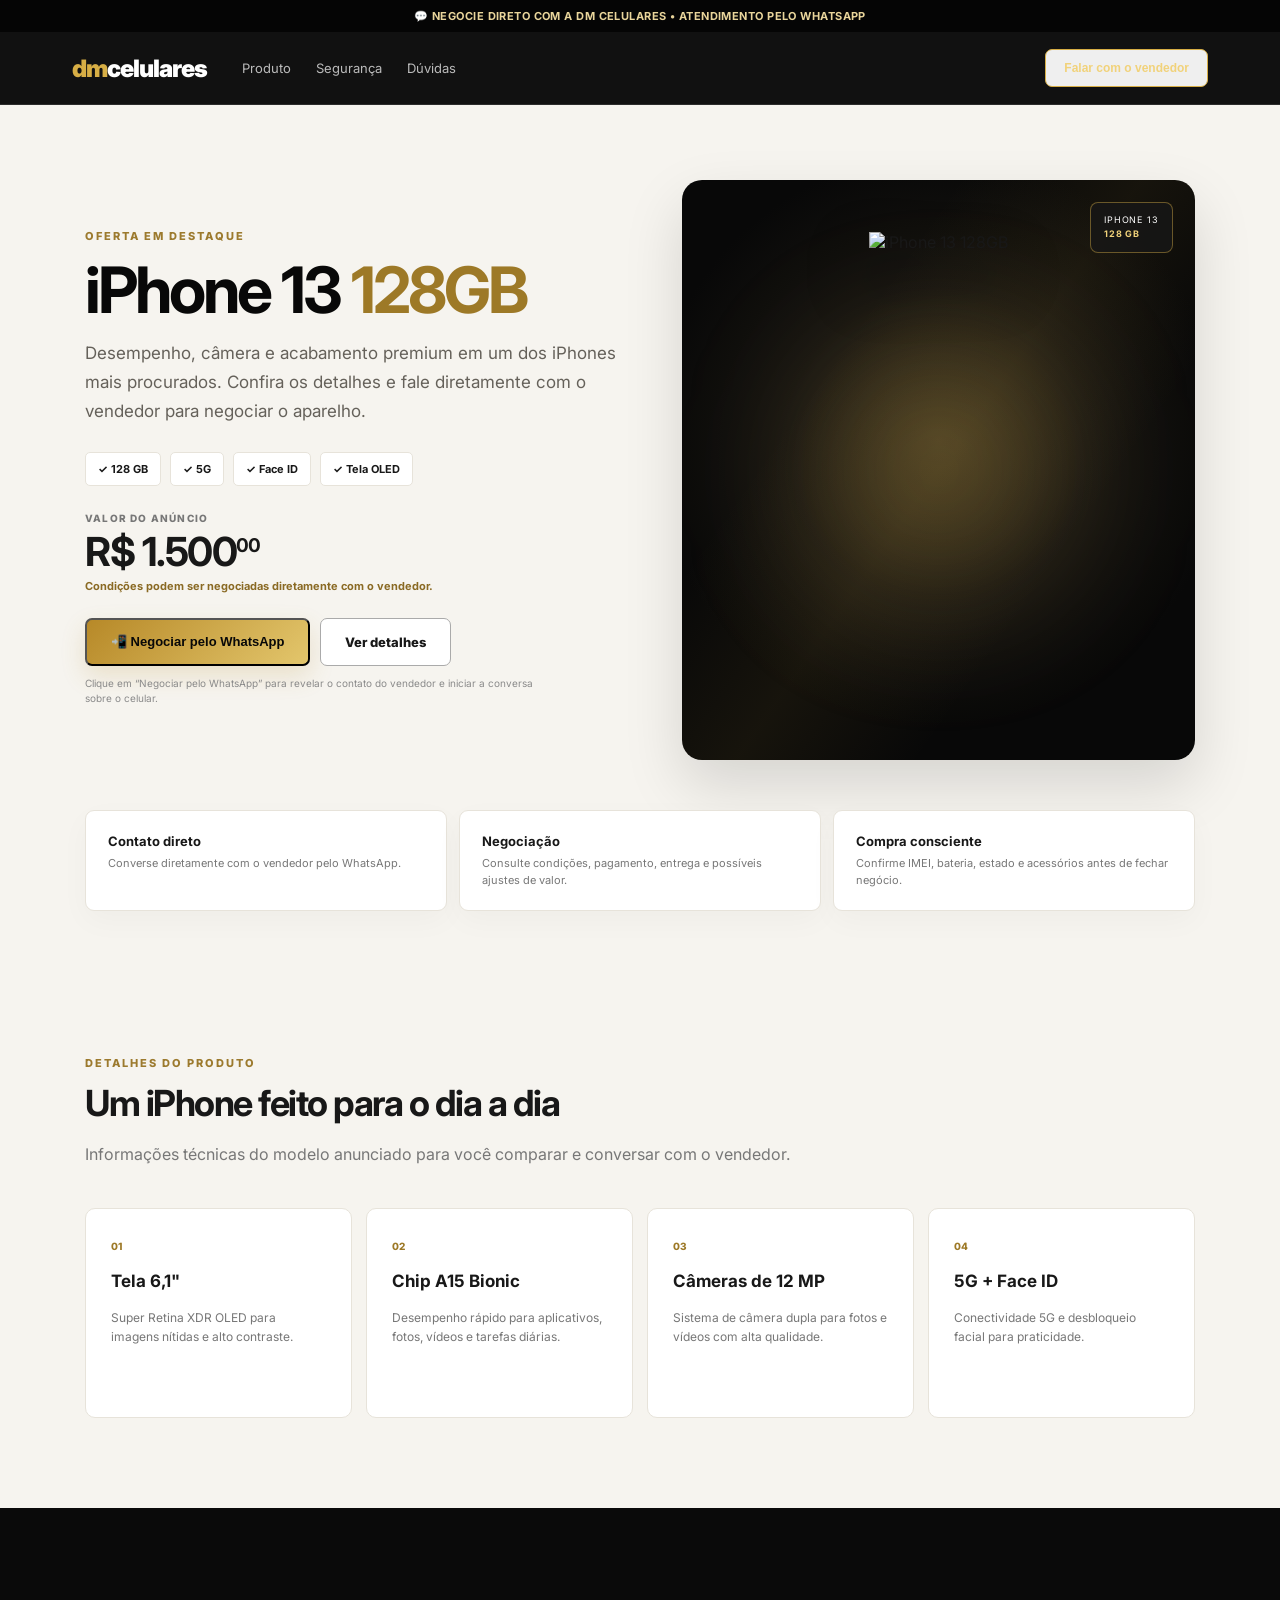
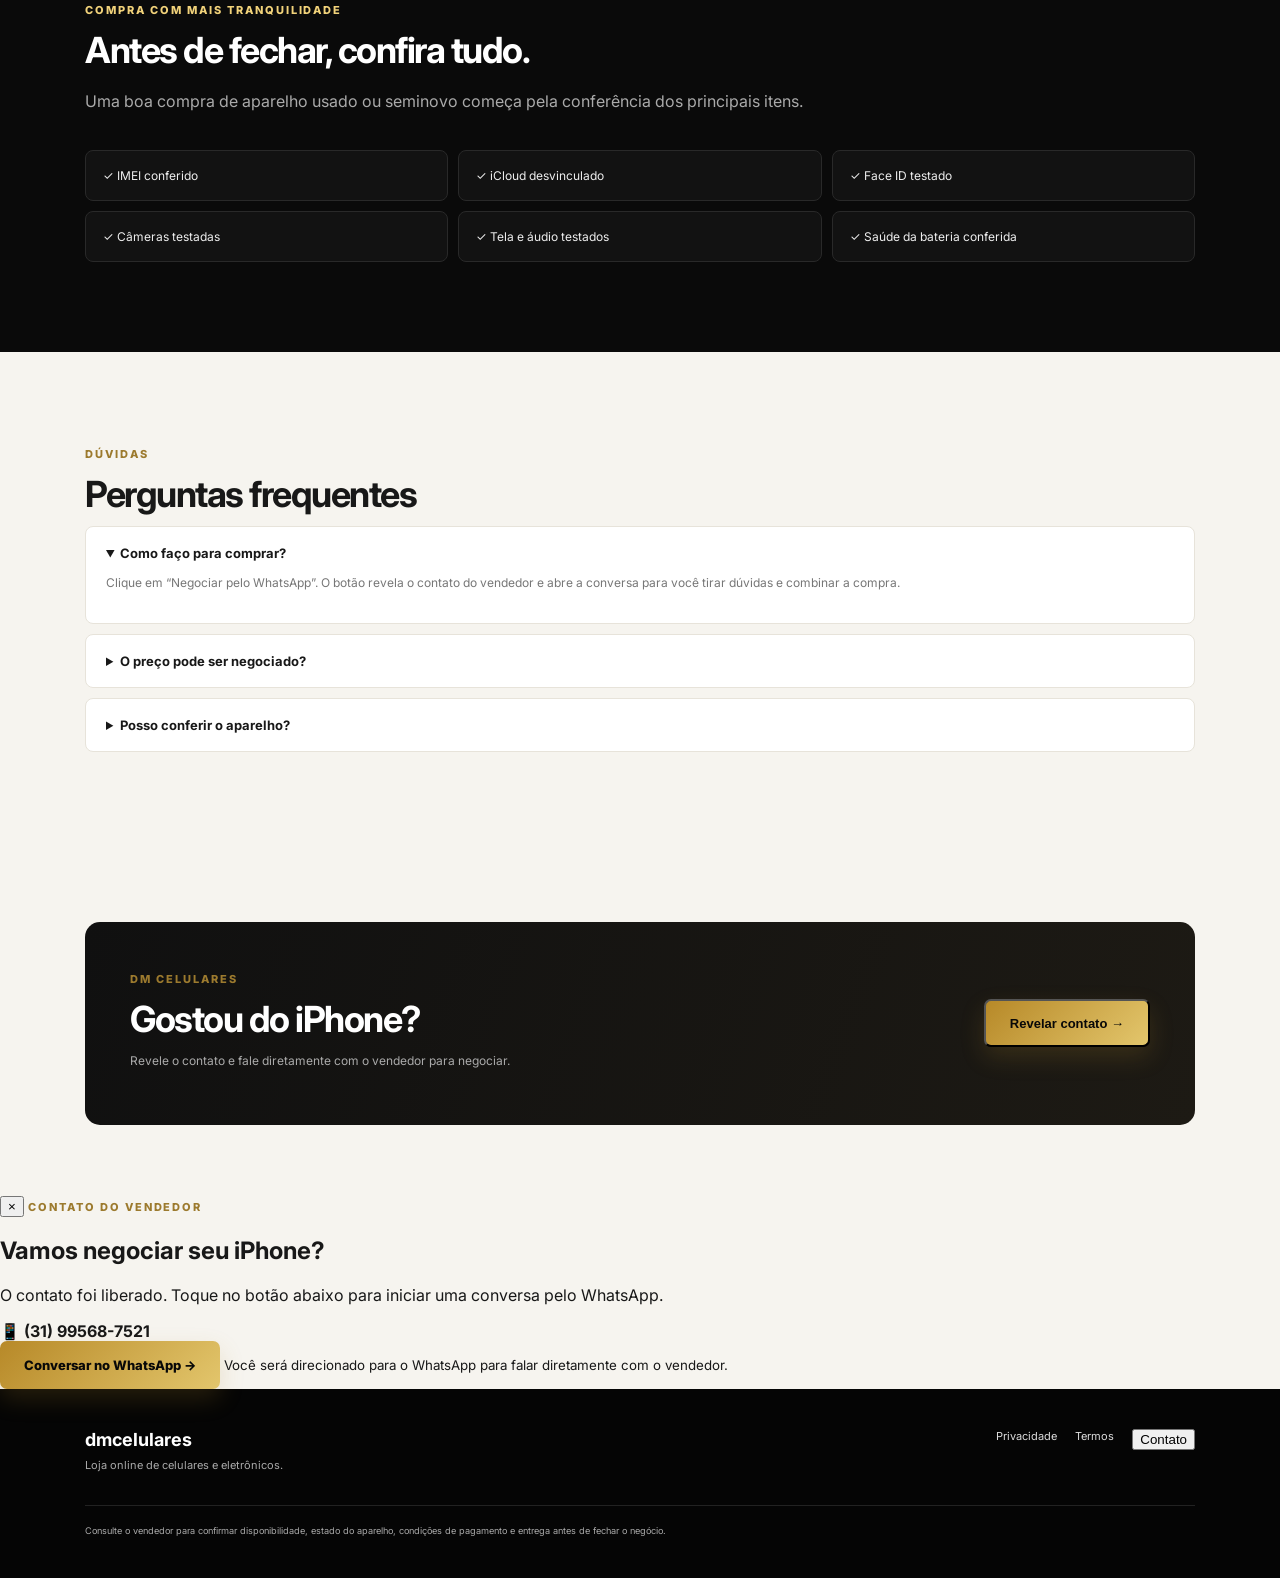
==== commit bfd35e92: "Replace Pix checkout with hidden WhatsApp contact" ====
--- a/index.html
+++ b/index.html
@@ -3,22 +3,22 @@
 <head>
 <meta charset="utf-8">
 <meta name="viewport" content="width=device-width,initial-scale=1">
-<meta name="description" content="dmcelulares — iPhone 13 128GB com compra online, pagamento via Pix e atendimento. Confira detalhes, segurança e condições.">
+<meta name="description" content="dmcelulares — iPhone 13 128GB. Confira detalhes do aparelho e fale diretamente com o vendedor para negociar e combinar a compra.">
 <meta name="robots" content="index,follow">
-<link rel="canonical" href="https://is4nns-cewon1tct-hmayrink1407az09-9970.vercel.app/">
+<link rel="canonical" href="https://is4nns.vercel.app/">
 <meta property="og:title" content="dmcelulares | iPhone 13 128GB">
-<meta property="og:description" content="Confira o iPhone 13 128GB na dmcelulares. Compra online e pagamento via Pix.">
+<meta property="og:description" content="Confira o iPhone 13 128GB e fale diretamente com a dmcelulares para negociar.">
 <meta property="og:type" content="product">
 <title>dmcelulares | iPhone 13 128GB</title>
 <link rel="stylesheet" href="style.css">
 </head>
 <body>
-<div class="announcement">🔒 Compra segura • Pagamento via Pix • Atendimento online</div>
+<div class="announcement">💬 NEGOCIE DIRETO COM A DM CELULARES • ATENDIMENTO PELO WHATSAPP</div>
 <header class="header">
   <div class="header-inner">
     <a class="brand" href="./"><span>dm</span>celulares</a>
     <nav><a href="#produto">Produto</a><a href="#seguranca">Segurança</a><a href="#duvidas">Dúvidas</a></nav>
-    <a class="header-cta" href="payment.html">Comprar agora</a>
+    <button class="header-cta contact-trigger" type="button">Falar com o vendedor</button>
   </div>
 </header>
 
@@ -27,11 +27,11 @@
   <div class="hero-copy">
     <span class="eyebrow">OFERTA EM DESTAQUE</span>
     <h1>iPhone 13 <em>128GB</em></h1>
-    <p class="lead">Desempenho, câmera e acabamento premium em um dos iPhones mais procurados. Confira todos os detalhes antes de comprar.</p>
+    <p class="lead">Desempenho, câmera e acabamento premium em um dos iPhones mais procurados. Confira os detalhes e fale diretamente com o vendedor para negociar o aparelho.</p>
     <div class="trust-row"><span>✓ 128 GB</span><span>✓ 5G</span><span>✓ Face ID</span><span>✓ Tela OLED</span></div>
-    <div class="price-card"><small>POR APENAS</small><strong>R$ 1.500<sup>00</sup></strong><span>Pagamento via Pix</span></div>
-    <div class="actions"><a class="btn gold" href="payment.html">Comprar com Pix</a><a class="btn outline" href="#detalhes">Ver detalhes</a></div>
-    <p class="micro">Antes de pagar, confira as informações do anúncio e os dados de pagamento exibidos na etapa final.</p>
+    <div class="price-card"><small>VALOR DO ANÚNCIO</small><strong>R$ 1.500<sup>00</sup></strong><span>Condições podem ser negociadas diretamente com o vendedor.</span></div>
+    <div class="actions"><button class="btn gold contact-trigger" type="button">📲 Negociar pelo WhatsApp</button><a class="btn outline" href="#detalhes">Ver detalhes</a></div>
+    <p class="micro">Clique em “Negociar pelo WhatsApp” para revelar o contato do vendedor e iniciar a conversa sobre o celular.</p>
   </div>
   <div class="product-visual">
     <div class="glow"></div><span class="floating">IPHONE 13<br><b>128 GB</b></span>
@@ -40,13 +40,13 @@
 </section>
 
 <section class="benefits">
-  <div><b>Pagamento via Pix</b><small>Chave Pix exibida na página de pagamento.</small></div>
-  <div><b>Informações claras</b><small>Especificações e condições apresentadas antes da compra.</small></div>
-  <div><b>Compra consciente</b><small>Confira IMEI, bateria e estado real do aparelho antes do pagamento.</small></div>
+  <div><b>Contato direto</b><small>Converse diretamente com o vendedor pelo WhatsApp.</small></div>
+  <div><b>Negociação</b><small>Consulte condições, pagamento, entrega e possíveis ajustes de valor.</small></div>
+  <div><b>Compra consciente</b><small>Confirme IMEI, bateria, estado e acessórios antes de fechar negócio.</small></div>
 </section>
 
 <section class="section" id="detalhes">
-  <div class="section-head"><span class="eyebrow">DETALHES DO PRODUTO</span><h2>Um iPhone feito para o dia a dia</h2><p>Informações técnicas do modelo anunciado para você comparar e decidir com segurança.</p></div>
+  <div class="section-head"><span class="eyebrow">DETALHES DO PRODUTO</span><h2>Um iPhone feito para o dia a dia</h2><p>Informações técnicas do modelo anunciado para você comparar e conversar com o vendedor.</p></div>
   <div class="spec-grid">
     <article><span>01</span><h3>Tela 6,1"</h3><p>Super Retina XDR OLED para imagens nítidas e alto contraste.</p></article>
     <article><span>02</span><h3>Chip A15 Bionic</h3><p>Desempenho rápido para aplicativos, fotos, vídeos e tarefas diárias.</p></article>
@@ -56,7 +56,7 @@
 </section>
 
 <section class="dark-section" id="seguranca">
-  <div class="section-head"><span class="eyebrow">COMPRA COM MAIS TRANQUILIDADE</span><h2>Antes de finalizar, confira tudo.</h2><p>Uma boa compra de aparelho usado ou seminovo começa pela conferência dos principais itens.</p></div>
+  <div class="section-head"><span class="eyebrow">COMPRA COM MAIS TRANQUILIDADE</span><h2>Antes de fechar, confira tudo.</h2><p>Uma boa compra de aparelho usado ou seminovo começa pela conferência dos principais itens.</p></div>
   <div class="check-grid">
     <div>✓ IMEI conferido</div><div>✓ iCloud desvinculado</div><div>✓ Face ID testado</div><div>✓ Câmeras testadas</div><div>✓ Tela e áudio testados</div><div>✓ Saúde da bateria conferida</div>
   </div>
@@ -64,18 +64,31 @@
 
 <section class="section faq" id="duvidas">
   <div class="section-head"><span class="eyebrow">DÚVIDAS</span><h2>Perguntas frequentes</h2></div>
-  <details open><summary>Como faço para pagar?</summary><p>Clique em “Comprar com Pix”. A página de pagamento apresenta a chave Pix e um botão para copiar a chave.</p></details>
-  <details><summary>O pagamento é confirmado automaticamente?</summary><p>Não. O pagamento deve ser conferido pelo vendedor. Não considere o pedido confirmado apenas por realizar uma transferência.</p></details>
+  <details open><summary>Como faço para comprar?</summary><p>Clique em “Negociar pelo WhatsApp”. O botão revela o contato do vendedor e abre a conversa para você tirar dúvidas e combinar a compra.</p></details>
+  <details><summary>O preço pode ser negociado?</summary><p>O valor anunciado é de R$ 1.500,00. Consulte diretamente o vendedor sobre condições e possíveis negociações.</p></details>
   <details><summary>Posso conferir o aparelho?</summary><p>Antes de concluir a compra, confirme com o vendedor o estado de conservação, IMEI, bateria, acessórios e condições de entrega.</p></details>
 </section>
 
 <section class="final-cta">
-  <div><span class="eyebrow">DM CELULARES</span><h2>Pronto para comprar seu iPhone?</h2><p>Revise as informações e avance para a página de pagamento.</p></div>
-  <a class="btn gold" href="payment.html">Ir para pagamento Pix →</a>
+  <div><span class="eyebrow">DM CELULARES</span><h2>Gostou do iPhone?</h2><p>Revele o contato e fale diretamente com o vendedor para negociar.</p></div>
+  <button class="btn gold contact-trigger" type="button">Revelar contato →</button>
 </section>
 </main>
 
-<footer><div><b>dmcelulares</b><p>Loja online de celulares e eletrônicos.</p></div><div class="footer-links"><a href="payment.html">Pagamento</a><a href="politica-privacidade.html">Privacidade</a><a href="termos.html">Termos</a></div><small>As informações do anúncio devem ser conferidas antes do pagamento. Não realizamos cobrança automática nesta página.</small></footer>
+<div class="contact-modal" id="contactModal" aria-hidden="true">
+  <div class="contact-overlay" data-close-contact></div>
+  <div class="contact-card" role="dialog" aria-modal="true" aria-labelledby="contactTitle">
+    <button class="contact-close" type="button" data-close-contact aria-label="Fechar">×</button>
+    <span class="eyebrow">CONTATO DO VENDEDOR</span>
+    <h2 id="contactTitle">Vamos negociar seu iPhone?</h2>
+    <p>O contato foi liberado. Toque no botão abaixo para iniciar uma conversa pelo WhatsApp.</p>
+    <div class="phone-reveal">📱 <strong>(31) 99568-7521</strong></div>
+    <a class="btn gold contact-whatsapp" href="https://wa.me/5531995687521?text=Ol%C3%A1!%20Vi%20o%20iPhone%2013%20128GB%20na%20dmcelulares%20e%20quero%20negociar." target="_blank" rel="noopener noreferrer">Conversar no WhatsApp →</a>
+    <small>Você será direcionado para o WhatsApp para falar diretamente com o vendedor.</small>
+  </div>
+</div>
+
+<footer><div><b>dmcelulares</b><p>Loja online de celulares e eletrônicos.</p></div><div class="footer-links"><a href="politica-privacidade.html">Privacidade</a><a href="termos.html">Termos</a><button class="footer-contact contact-trigger" type="button">Contato</button></div><small>Consulte o vendedor para confirmar disponibilidade, estado do aparelho, condições de pagamento e entrega antes de fechar o negócio.</small></footer>
 <script src="script.js"></script>
 </body>
 </html>
--- a/style.css
+++ b/style.css
@@ -1 +1,3 @@
-*{box-sizing:border-box}html{scroll-behavior:smooth}body{margin:0;background:#eee;color:#333;font:14px Arial,Helvetica,sans-serif}a{text-decoration:none;color:inherit}.top{background:#ffe600;box-shadow:0 1px 4px #0002;position:sticky;top:0;z-index:20}.topin{max-width:1200px;height:64px;margin:auto;display:flex;align-items:center;gap:22px;padding:0 18px}.logo{font-size:22px;font-weight:700;white-space:nowrap}.logo span{font-weight:400}.search{height:40px;background:#fff;border-radius:5px;display:flex;align-items:center;flex:1;box-shadow:0 1px 2px #0002}.search span{padding:0 12px}.search input{border:0;outline:0;flex:1;font-size:14px}.search button{height:100%;border:0;border-left:1px solid #ddd;background:#fff;padding:0 18px;cursor:pointer}.account{font-size:11px;line-height:1.3}.account b{display:block;font-size:12px}.nav{height:38px;max-width:1200px;margin:auto;display:flex;align-items:center;gap:28px;padding:0 18px;font-size:12px}.nav span{font-weight:bold}.crumb{max-width:1200px;margin:auto;padding:18px;color:#666;font-size:12px}.product{max-width:1200px;margin:auto;background:#fff;border-radius:6px;display:grid;grid-template-columns:58% 42%;overflow:hidden}.gallery{min-height:650px;padding:32px;position:relative;border-right:1px solid #eee}.mainphoto{height:535px;display:grid;place-items:center}.mainphoto img{width:78%;height:95%;object-fit:contain}.badge{position:absolute;left:32px;top:32px;background:#e53935;color:#fff;padding:8px 12px;border-radius:4px;font-size:11px;font-weight:bold;z-index:2}.thumbs{display:flex;justify-content:center;gap:10px}.thumbs button{width:65px;height:65px;background:#fff;border:1px solid #ddd;border-radius:5px;font-size:25px}.details{padding:35px 38px}.condition,.eyebrow{font-size:10px;color:#777;font-weight:bold;letter-spacing:.08em}.details h1{font-size:28px;font-weight:500;margin:10px 0}.rating{color:#f5a623;font-size:13px}.rating u{color:#666;margin-left:8px}.intro{color:#555;line-height:1.6;font-size:14px}.chips{display:flex;gap:7px;flex-wrap:wrap;margin:20px 0}.chips b{background:#f2f5f9;color:#333;padding:8px 12px;border-radius:4px;font-size:11px}.details hr{border:0;border-top:1px solid #eee}.old{display:block;color:#777;font-size:11px;margin-top:18px}.price{font-size:36px;margin:4px 0}.price sup{font-size:17px}.pix{font-size:11px;color:#777}.buybox{margin-top:20px;border:1px solid #e5e5e5;border-radius:7px;padding:18px}.buybox strong{font-size:17px}.buybox p{color:#777;font-size:12px}.primary,.secondary{display:flex;align-items:center;justify-content:center;min-height:44px;border-radius:5px;font-weight:bold;margin-top:9px}.primary{background:#3483fa;color:#fff}.secondary{background:#e8f0ff;color:#3483fa}.shipping{margin-top:18px;padding:14px;background:#f7f7f7;border-radius:5px}.shipping small{display:block;color:#777;margin:4px 0 0 24px}.info-card,.safe,.contact{max-width:1200px;margin:20px auto;background:#fff;border-radius:6px;padding:32px 38px}.info-card h2,.safe h2,.contact h2{margin:0 0 20px;font-size:23px;font-weight:500}.info-card>p,.info-card h3,.info-card{line-height:1.6}.features{display:grid;grid-template-columns:repeat(4,1fr);border-top:1px solid #eee;margin-top:25px}.features div{padding:20px 12px;font-size:22px}.features b,.features small{display:block}.features b{font-size:13px;margin-top:8px}.features small{font-size:11px;color:#777}.specs{display:grid;grid-template-columns:1fr 1fr}.specs div{display:flex;padding:15px 8px;border-top:1px solid #eee}.specs span{width:45%;color:#777}.specs b{font-weight:500}.safe{background:#fffbe6;display:grid;grid-template-columns:1fr 1fr;gap:40px}.safe p{color:#666}.checks{display:grid;grid-template-columns:1fr 1fr;gap:9px;align-content:center}.checks span{background:#fff;padding:12px;border-radius:5px;font-size:12px;font-weight:bold}.contact{display:grid;grid-template-columns:1fr 320px;gap:30px;align-items:center}.contact h2{font-size:28px;margin:6px 0}.contact p{color:#777}.whats{border:1px solid #ddd;border-radius:7px;padding:20px}.whats b{font-size:11px;color:#777}.whats strong{display:block;font-size:21px;margin:5px 0 12px}footer{max-width:1200px;margin:auto;padding:28px 20px 50px;color:#777;font-size:11px;display:flex;justify-content:space-between}footer b{color:#333;font-size:13px}@media(max-width:850px){.account,.nav{display:none}.product{grid-template-columns:1fr}.gallery{border-right:0;border-bottom:1px solid #eee;min-height:auto}.mainphoto{height:430px}.details{padding:25px}.features{grid-template-columns:1fr 1fr}.safe,.contact{grid-template-columns:1fr}}@media(max-width:600px){.topin{height:58px;padding:0 10px}.logo{font-size:18px}.search button{display:none}.crumb{padding:13px 12px}.gallery{padding:18px}.badge{left:18px;top:18px}.mainphoto{height:350px}.details h1{font-size:24px}.price{font-size:32px}.info-card,.safe,.contact{margin:12px;padding:24px 18px}.specs{grid-template-columns:1fr}.features{grid-template-columns:1fr 1fr}.checks{grid-template-columns:1fr}footer{display:block;padding:25px 18px}footer span{display:block;margin-top:8px}}+@import url('https://fonts.googleapis.com/css2?family=Inter:wght@400;500;600;700;800;900&display=swap');
+:root{--black:#080808;--black2:#111;--gold:#d7ae45;--gold2:#f1d27a;--cream:#f6f4ef;--text:#181818;--muted:#6d6d6d;--line:#e7e3da}
+*{box-sizing:border-box}html{scroll-behavior:smooth}body{margin:0;font-family:Inter,Arial,sans-serif;background:var(--cream);color:var(--text)}a{text-decoration:none;color:inherit}.announcement{background:#050505;color:#e9d59b;text-align:center;padding:9px 15px;font-size:11px;font-weight:700;letter-spacing:.04em}.header{position:sticky;top:0;z-index:30;background:rgba(8,8,8,.96);border-bottom:1px solid #2c2c2c;backdrop-filter:blur(12px)}.header-inner{max-width:1180px;margin:auto;height:72px;padding:0 22px;display:flex;align-items:center;gap:35px}.brand{font-size:24px;font-weight:900;letter-spacing:-1px;color:#fff}.brand span{color:var(--gold)}nav{display:flex;gap:25px;color:#bbb;font-size:13px;flex:1}nav a:hover{color:#fff}.header-cta{border:1px solid var(--gold);color:var(--gold2);padding:11px 18px;border-radius:7px;font-size:12px;font-weight:800}.hero{max-width:1180px;margin:auto;min-height:690px;padding:75px 35px;display:grid;grid-template-columns:1.05fr .95fr;align-items:center;gap:30px}.eyebrow{font-size:11px;letter-spacing:.18em;font-weight:800;color:#9c7a2e}.hero h1{font-size:64px;line-height:.98;letter-spacing:-3px;margin:15px 0;color:#080808}.hero h1 em{font-style:normal;color:#9d7927}.lead{max-width:600px;font-size:17px;line-height:1.7;color:#65615a}.trust-row{display:flex;gap:9px;flex-wrap:wrap;margin:26px 0}.trust-row span{background:#fff;border:1px solid var(--line);padding:9px 12px;border-radius:5px;font-size:11px;font-weight:700}.price-card{display:flex;flex-direction:column;gap:3px;margin:25px 0}.price-card small{font-size:10px;font-weight:800;color:#777;letter-spacing:.12em}.price-card strong{font-size:40px;letter-spacing:-1.5px}.price-card sup{font-size:19px}.price-card span{font-size:11px;color:#8a6a24;font-weight:700}.actions{display:flex;gap:10px}.btn{display:inline-flex;align-items:center;justify-content:center;min-height:48px;padding:0 24px;border-radius:7px;font-size:13px;font-weight:800;transition:.2s}.btn:hover{transform:translateY(-2px)}.gold{background:linear-gradient(135deg,#b78928,#e3c66c);color:#080808;box-shadow:0 10px 25px #b7892830}.outline{border:1px solid #aaa;background:#fff}.micro{font-size:10px;color:#8a8a8a;max-width:470px;line-height:1.5}.product-visual{height:580px;background:radial-gradient(circle at 50% 45%,#3a321f 0,#171511 37%,#080808 70%);border-radius:20px;position:relative;display:grid;place-items:center;overflow:hidden;box-shadow:0 25px 60px #0002}.product-visual:after{content:"";position:absolute;inset:0;background:linear-gradient(125deg,transparent 30%,#d7ae4512 50%,transparent 70%)}.product-visual img{position:relative;z-index:2;height:82%;max-width:78%;object-fit:contain;filter:drop-shadow(0 30px 30px #000)}.glow{position:absolute;width:260px;height:260px;border-radius:50%;background:#d7ae4528;filter:blur(70px)}.floating{position:absolute;z-index:4;right:22px;top:22px;color:#fff;background:#171717cc;border:1px solid #d7ae4570;border-radius:8px;padding:10px 13px;font-size:9px;letter-spacing:.1em;line-height:1.6}.floating b{color:var(--gold2)}.benefits{max-width:1180px;margin:-25px auto 50px;padding:0 35px;display:grid;grid-template-columns:repeat(3,1fr);gap:12px;position:relative}.benefits>div{background:#fff;border:1px solid var(--line);padding:22px;border-radius:9px;box-shadow:0 10px 30px #00000008}.benefits b,.benefits small{display:block}.benefits b{font-size:13px;margin-bottom:6px}.benefits small{font-size:11px;color:#777;line-height:1.5}.section{max-width:1180px;margin:0 auto;padding:90px 35px}.section-head{max-width:720px}.section h2,.dark-section h2,.final-cta h2{font-size:36px;letter-spacing:-1.5px;margin:10px 0}.section-head p{color:#777;line-height:1.7}.spec-grid{display:grid;grid-template-columns:repeat(4,1fr);gap:14px;margin-top:40px}.spec-grid article{background:#fff;border:1px solid var(--line);border-radius:10px;padding:25px;min-height:210px}.spec-grid span{font-size:10px;color:#9d7927;font-weight:800}.spec-grid h3{font-size:17px}.spec-grid p{font-size:12px;color:#777;line-height:1.6}.dark-section{background:#0a0a0a;color:#fff;padding:90px max(35px,calc((100% - 1110px)/2))}.dark-section .section-head p{color:#aaa}.dark-section .eyebrow{color:var(--gold2)}.check-grid{display:grid;grid-template-columns:repeat(3,1fr);gap:10px;margin-top:35px}.check-grid div{border:1px solid #292929;background:#121212;border-radius:8px;padding:17px;color:#eee;font-size:12px}.faq details{background:#fff;border:1px solid var(--line);border-radius:8px;margin:10px 0;padding:18px 20px}.faq summary{cursor:pointer;font-weight:700;font-size:13px}.faq p{font-size:12px;color:#777;line-height:1.6}.final-cta{max-width:1110px;margin:70px auto;padding:45px;background:linear-gradient(110deg,#101010,#1d1a14);border-radius:15px;color:#fff;display:flex;align-items:center;justify-content:space-between;gap:25px}.final-cta h2{margin-bottom:7px}.final-cta p{color:#aaa;font-size:12px}footer{background:#050505;color:#aaa;padding:40px max(25px,calc((100% - 1110px)/2));display:grid;grid-template-columns:1fr auto;gap:25px;align-items:start;font-size:11px}footer b{color:#fff;font-size:18px}footer b:first-letter{color:var(--gold)}footer p{margin:8px 0}.footer-links{display:flex;gap:18px;color:#ddd}.footer-links a:hover{color:var(--gold2)}footer>small{grid-column:1/-1;border-top:1px solid #222;padding-top:18px;line-height:1.5}@media(max-width:850px){nav{display:none}.header-inner{justify-content:space-between}.hero{grid-template-columns:1fr;padding-top:45px}.hero h1{font-size:50px}.product-visual{height:480px}.benefits,.spec-grid{grid-template-columns:1fr}.check-grid{grid-template-columns:1fr 1fr}.final-cta{margin:35px 18px;display:block}.final-cta .btn{margin-top:20px}footer{grid-template-columns:1fr}}@media(max-width:560px){.header-inner{height:62px;padding:0 15px}.brand{font-size:20px}.header-cta{padding:9px 12px}.hero{padding:40px 18px}.hero h1{font-size:43px;letter-spacing:-2px}.lead{font-size:14px}.actions{flex-direction:column}.product-visual{height:400px}.benefits{padding:0 18px;margin-top:0}.section{padding:65px 18px}.section h2,.dark-section h2,.final-cta h2{font-size:29px}.dark-section{padding:65px 18px}.check-grid{grid-template-columns:1fr}.final-cta{padding:30px 22px}footer{padding:35px 18px}.footer-links{flex-wrap:wrap}}
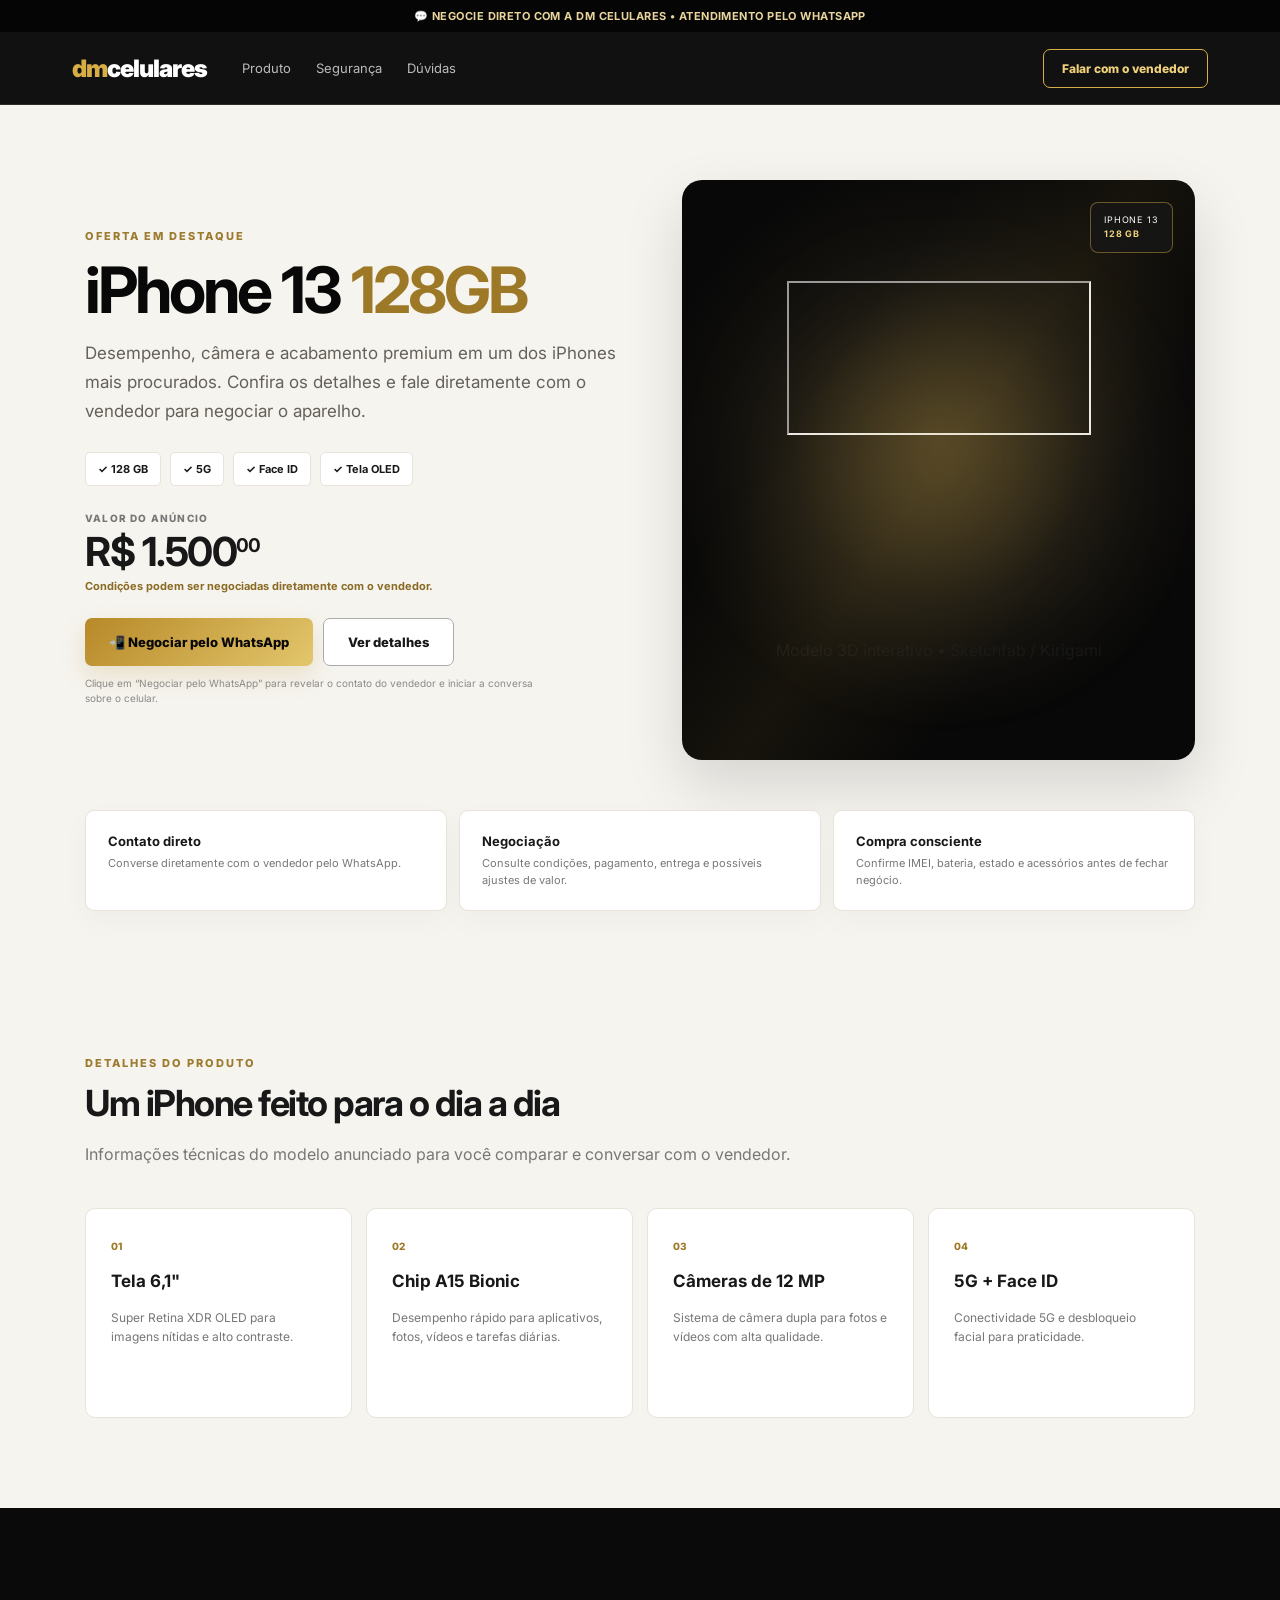
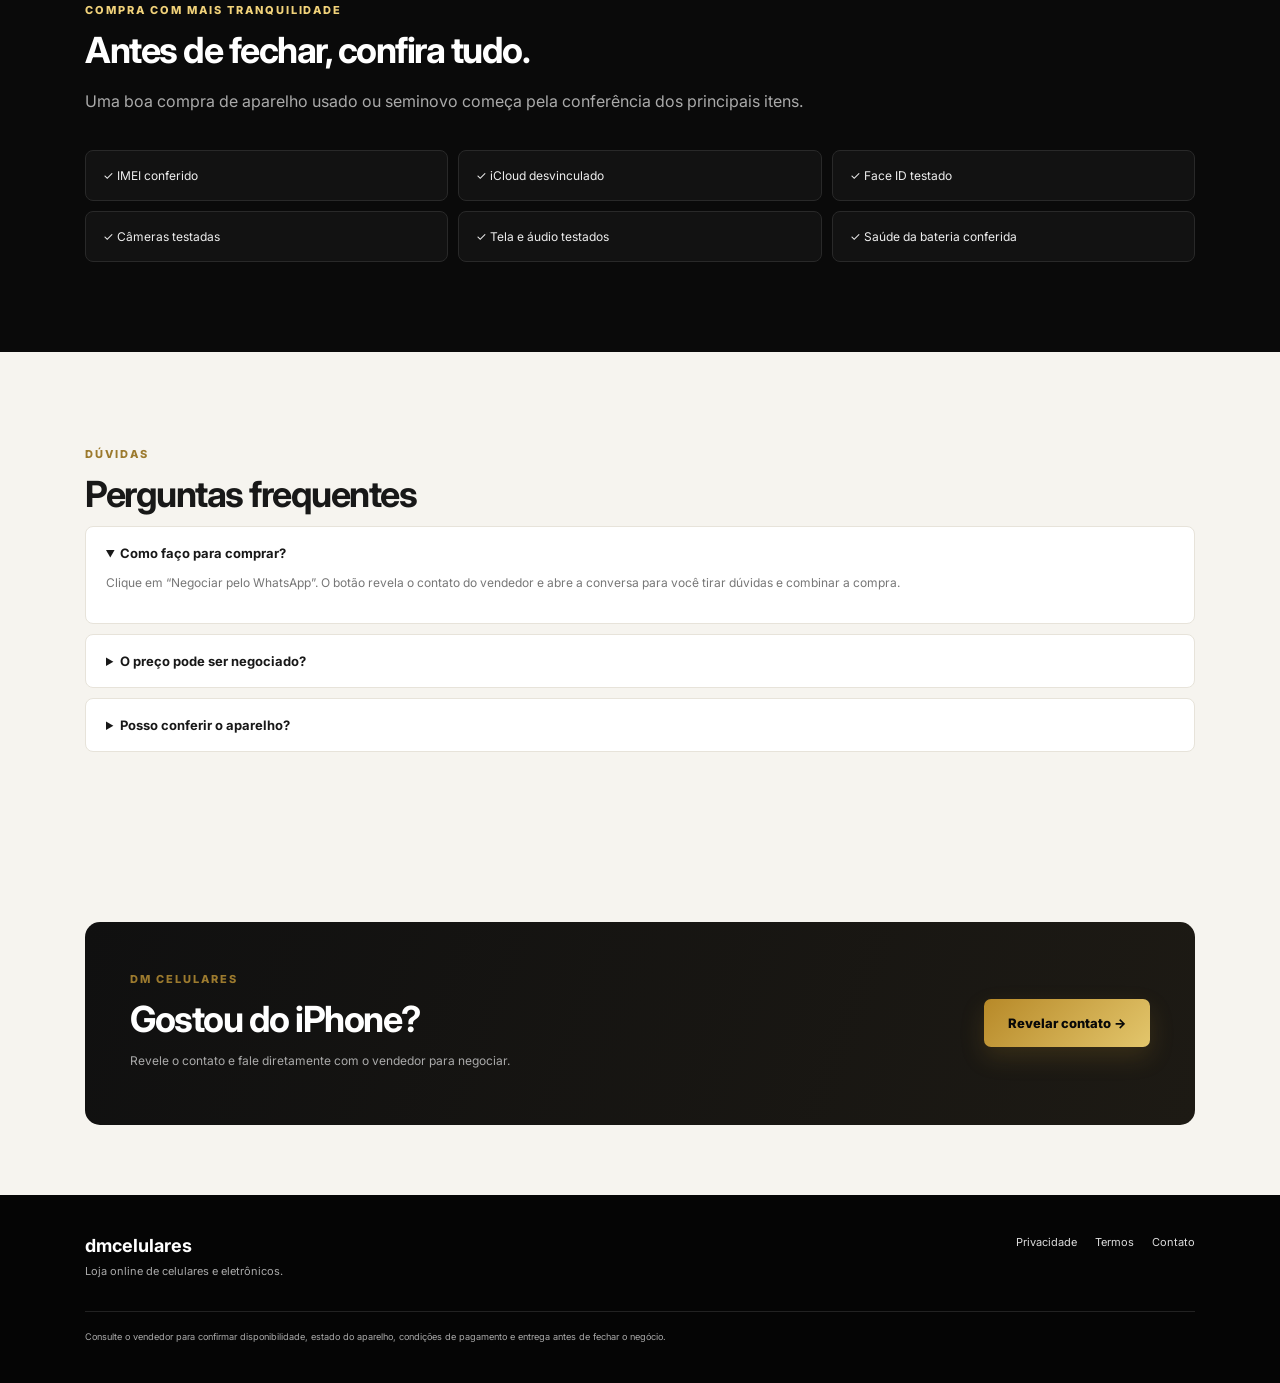
==== commit 0928535e: "Adicionar modelo 3D interativo do iPhone 13" ====
--- a/index.html
+++ b/index.html
@@ -34,8 +34,17 @@
     <p class="micro">Clique em “Negociar pelo WhatsApp” para revelar o contato do vendedor e iniciar a conversa sobre o celular.</p>
   </div>
   <div class="product-visual">
-    <div class="glow"></div><span class="floating">IPHONE 13<br><b>128 GB</b></span>
-    <img src="https://store.storeimages.cdn-apple.com/4982/as-images.apple.com/is/iphone-13-finish-select-202207-midnight?wid=470&hei=556&fmt=png-alpha&.v=1657641118703" alt="iPhone 13 128GB">
+    <div class="glow"></div>
+    <span class="floating">IPHONE 13<br><b>128 GB</b></span>
+    <div class="product-3d">
+      <iframe
+        title="Modelo 3D interativo do iPhone 13 128GB"
+        src="https://sketchfab.com/models/c9c0d15472fd4537aa904e290848f142/embed?autostart=1&ui_theme=dark&dnt=1"
+        allow="autoplay; fullscreen; xr-spatial-tracking"
+        allowfullscreen>
+      </iframe>
+    </div>
+    <div class="model-credit">Modelo 3D interativo • Sketchfab / Kirigami</div>
   </div>
 </section>
 
--- a/style.css
+++ b/style.css
@@ -1,3 +1,3 @@
 @import url('https://fonts.googleapis.com/css2?family=Inter:wght@400;500;600;700;800;900&display=swap');
 :root{--black:#080808;--black2:#111;--gold:#d7ae45;--gold2:#f1d27a;--cream:#f6f4ef;--text:#181818;--muted:#6d6d6d;--line:#e7e3da}
-*{box-sizing:border-box}html{scroll-behavior:smooth}body{margin:0;font-family:Inter,Arial,sans-serif;background:var(--cream);color:var(--text)}a{text-decoration:none;color:inherit}.announcement{background:#050505;color:#e9d59b;text-align:center;padding:9px 15px;font-size:11px;font-weight:700;letter-spacing:.04em}.header{position:sticky;top:0;z-index:30;background:rgba(8,8,8,.96);border-bottom:1px solid #2c2c2c;backdrop-filter:blur(12px)}.header-inner{max-width:1180px;margin:auto;height:72px;padding:0 22px;display:flex;align-items:center;gap:35px}.brand{font-size:24px;font-weight:900;letter-spacing:-1px;color:#fff}.brand span{color:var(--gold)}nav{display:flex;gap:25px;color:#bbb;font-size:13px;flex:1}nav a:hover{color:#fff}.header-cta{border:1px solid var(--gold);color:var(--gold2);padding:11px 18px;border-radius:7px;font-size:12px;font-weight:800}.hero{max-width:1180px;margin:auto;min-height:690px;padding:75px 35px;display:grid;grid-template-columns:1.05fr .95fr;align-items:center;gap:30px}.eyebrow{font-size:11px;letter-spacing:.18em;font-weight:800;color:#9c7a2e}.hero h1{font-size:64px;line-height:.98;letter-spacing:-3px;margin:15px 0;color:#080808}.hero h1 em{font-style:normal;color:#9d7927}.lead{max-width:600px;font-size:17px;line-height:1.7;color:#65615a}.trust-row{display:flex;gap:9px;flex-wrap:wrap;margin:26px 0}.trust-row span{background:#fff;border:1px solid var(--line);padding:9px 12px;border-radius:5px;font-size:11px;font-weight:700}.price-card{display:flex;flex-direction:column;gap:3px;margin:25px 0}.price-card small{font-size:10px;font-weight:800;color:#777;letter-spacing:.12em}.price-card strong{font-size:40px;letter-spacing:-1.5px}.price-card sup{font-size:19px}.price-card span{font-size:11px;color:#8a6a24;font-weight:700}.actions{display:flex;gap:10px}.btn{display:inline-flex;align-items:center;justify-content:center;min-height:48px;padding:0 24px;border-radius:7px;font-size:13px;font-weight:800;transition:.2s}.btn:hover{transform:translateY(-2px)}.gold{background:linear-gradient(135deg,#b78928,#e3c66c);color:#080808;box-shadow:0 10px 25px #b7892830}.outline{border:1px solid #aaa;background:#fff}.micro{font-size:10px;color:#8a8a8a;max-width:470px;line-height:1.5}.product-visual{height:580px;background:radial-gradient(circle at 50% 45%,#3a321f 0,#171511 37%,#080808 70%);border-radius:20px;position:relative;display:grid;place-items:center;overflow:hidden;box-shadow:0 25px 60px #0002}.product-visual:after{content:"";position:absolute;inset:0;background:linear-gradient(125deg,transparent 30%,#d7ae4512 50%,transparent 70%)}.product-visual img{position:relative;z-index:2;height:82%;max-width:78%;object-fit:contain;filter:drop-shadow(0 30px 30px #000)}.glow{position:absolute;width:260px;height:260px;border-radius:50%;background:#d7ae4528;filter:blur(70px)}.floating{position:absolute;z-index:4;right:22px;top:22px;color:#fff;background:#171717cc;border:1px solid #d7ae4570;border-radius:8px;padding:10px 13px;font-size:9px;letter-spacing:.1em;line-height:1.6}.floating b{color:var(--gold2)}.benefits{max-width:1180px;margin:-25px auto 50px;padding:0 35px;display:grid;grid-template-columns:repeat(3,1fr);gap:12px;position:relative}.benefits>div{background:#fff;border:1px solid var(--line);padding:22px;border-radius:9px;box-shadow:0 10px 30px #00000008}.benefits b,.benefits small{display:block}.benefits b{font-size:13px;margin-bottom:6px}.benefits small{font-size:11px;color:#777;line-height:1.5}.section{max-width:1180px;margin:0 auto;padding:90px 35px}.section-head{max-width:720px}.section h2,.dark-section h2,.final-cta h2{font-size:36px;letter-spacing:-1.5px;margin:10px 0}.section-head p{color:#777;line-height:1.7}.spec-grid{display:grid;grid-template-columns:repeat(4,1fr);gap:14px;margin-top:40px}.spec-grid article{background:#fff;border:1px solid var(--line);border-radius:10px;padding:25px;min-height:210px}.spec-grid span{font-size:10px;color:#9d7927;font-weight:800}.spec-grid h3{font-size:17px}.spec-grid p{font-size:12px;color:#777;line-height:1.6}.dark-section{background:#0a0a0a;color:#fff;padding:90px max(35px,calc((100% - 1110px)/2))}.dark-section .section-head p{color:#aaa}.dark-section .eyebrow{color:var(--gold2)}.check-grid{display:grid;grid-template-columns:repeat(3,1fr);gap:10px;margin-top:35px}.check-grid div{border:1px solid #292929;background:#121212;border-radius:8px;padding:17px;color:#eee;font-size:12px}.faq details{background:#fff;border:1px solid var(--line);border-radius:8px;margin:10px 0;padding:18px 20px}.faq summary{cursor:pointer;font-weight:700;font-size:13px}.faq p{font-size:12px;color:#777;line-height:1.6}.final-cta{max-width:1110px;margin:70px auto;padding:45px;background:linear-gradient(110deg,#101010,#1d1a14);border-radius:15px;color:#fff;display:flex;align-items:center;justify-content:space-between;gap:25px}.final-cta h2{margin-bottom:7px}.final-cta p{color:#aaa;font-size:12px}footer{background:#050505;color:#aaa;padding:40px max(25px,calc((100% - 1110px)/2));display:grid;grid-template-columns:1fr auto;gap:25px;align-items:start;font-size:11px}footer b{color:#fff;font-size:18px}footer b:first-letter{color:var(--gold)}footer p{margin:8px 0}.footer-links{display:flex;gap:18px;color:#ddd}.footer-links a:hover{color:var(--gold2)}footer>small{grid-column:1/-1;border-top:1px solid #222;padding-top:18px;line-height:1.5}@media(max-width:850px){nav{display:none}.header-inner{justify-content:space-between}.hero{grid-template-columns:1fr;padding-top:45px}.hero h1{font-size:50px}.product-visual{height:480px}.benefits,.spec-grid{grid-template-columns:1fr}.check-grid{grid-template-columns:1fr 1fr}.final-cta{margin:35px 18px;display:block}.final-cta .btn{margin-top:20px}footer{grid-template-columns:1fr}}@media(max-width:560px){.header-inner{height:62px;padding:0 15px}.brand{font-size:20px}.header-cta{padding:9px 12px}.hero{padding:40px 18px}.hero h1{font-size:43px;letter-spacing:-2px}.lead{font-size:14px}.actions{flex-direction:column}.product-visual{height:400px}.benefits{padding:0 18px;margin-top:0}.section{padding:65px 18px}.section h2,.dark-section h2,.final-cta h2{font-size:29px}.dark-section{padding:65px 18px}.check-grid{grid-template-columns:1fr}.final-cta{padding:30px 22px}footer{padding:35px 18px}.footer-links{flex-wrap:wrap}}+*{box-sizing:border-box}html{scroll-behavior:smooth}body{margin:0;font-family:Inter,Arial,sans-serif;background:var(--cream);color:var(--text)}body.modal-open{overflow:hidden}a{text-decoration:none;color:inherit}button{font:inherit}.announcement{background:#050505;color:#e9d59b;text-align:center;padding:9px 15px;font-size:11px;font-weight:700;letter-spacing:.04em}.header{position:sticky;top:0;z-index:30;background:rgba(8,8,8,.96);border-bottom:1px solid #2c2c2c;backdrop-filter:blur(12px)}.header-inner{max-width:1180px;margin:auto;height:72px;padding:0 22px;display:flex;align-items:center;gap:35px}.brand{font-size:24px;font-weight:900;letter-spacing:-1px;color:#fff}.brand span{color:var(--gold)}nav{display:flex;gap:25px;color:#bbb;font-size:13px;flex:1}nav a:hover{color:#fff}.header-cta{border:1px solid var(--gold);color:var(--gold2);padding:11px 18px;border-radius:7px;font-size:12px;font-weight:800;background:transparent;cursor:pointer}.hero{max-width:1180px;margin:auto;min-height:690px;padding:75px 35px;display:grid;grid-template-columns:1.05fr .95fr;align-items:center;gap:30px}.eyebrow{font-size:11px;letter-spacing:.18em;font-weight:800;color:#9c7a2e}.hero h1{font-size:64px;line-height:.98;letter-spacing:-3px;margin:15px 0;color:#080808}.hero h1 em{font-style:normal;color:#9d7927}.lead{max-width:600px;font-size:17px;line-height:1.7;color:#65615a}.trust-row{display:flex;gap:9px;flex-wrap:wrap;margin:26px 0}.trust-row span{background:#fff;border:1px solid var(--line);padding:9px 12px;border-radius:5px;font-size:11px;font-weight:700}.price-card{display:flex;flex-direction:column;gap:3px;margin:25px 0}.price-card small{font-size:10px;font-weight:800;color:#777;letter-spacing:.12em}.price-card strong{font-size:40px;letter-spacing:-1.5px}.price-card sup{font-size:19px}.price-card span{font-size:11px;color:#8a6a24;font-weight:700}.actions{display:flex;gap:10px}.btn{border:0;cursor:pointer;display:inline-flex;align-items:center;justify-content:center;min-height:48px;padding:0 24px;border-radius:7px;font-size:13px;font-weight:800;transition:.2s}.btn:hover{transform:translateY(-2px)}.gold{background:linear-gradient(135deg,#b78928,#e3c66c);color:#080808;box-shadow:0 10px 25px #b7892830}.outline{border:1px solid #aaa;background:#fff}.micro{font-size:10px;color:#8a8a8a;max-width:470px;line-height:1.5}.product-visual{height:580px;background:radial-gradient(circle at 50% 45%,#3a321f 0,#171511 37%,#080808 70%);border-radius:20px;position:relative;display:grid;place-items:center;overflow:hidden;box-shadow:0 25px 60px #0002}.product-visual:after{content:"";position:absolute;inset:0;background:linear-gradient(125deg,transparent 30%,#d7ae4512 50%,transparent 70%)}.product-visual img{position:relative;z-index:2;height:82%;max-width:78%;object-fit:contain;filter:drop-shadow(0 30px 30px #000)}.glow{position:absolute;width:260px;height:260px;border-radius:50%;background:#d7ae4528;filter:blur(70px)}.floating{position:absolute;z-index:4;right:22px;top:22px;color:#fff;background:#171717cc;border:1px solid #d7ae4570;border-radius:8px;padding:10px 13px;font-size:9px;letter-spacing:.1em;line-height:1.6}.floating b{color:var(--gold2)}.benefits{max-width:1180px;margin:-25px auto 50px;padding:0 35px;display:grid;grid-template-columns:repeat(3,1fr);gap:12px;position:relative}.benefits>div{background:#fff;border:1px solid var(--line);padding:22px;border-radius:9px;box-shadow:0 10px 30px #00000008}.benefits b,.benefits small{display:block}.benefits b{font-size:13px;margin-bottom:6px}.benefits small{font-size:11px;color:#777;line-height:1.5}.section{max-width:1180px;margin:0 auto;padding:90px 35px}.section-head{max-width:720px}.section h2,.dark-section h2,.final-cta h2{font-size:36px;letter-spacing:-1.5px;margin:10px 0}.section-head p{color:#777;line-height:1.7}.spec-grid{display:grid;grid-template-columns:repeat(4,1fr);gap:14px;margin-top:40px}.spec-grid article{background:#fff;border:1px solid var(--line);border-radius:10px;padding:25px;min-height:210px}.spec-grid span{font-size:10px;color:#9d7927;font-weight:800}.spec-grid h3{font-size:17px}.spec-grid p{font-size:12px;color:#777;line-height:1.6}.dark-section{background:#0a0a0a;color:#fff;padding:90px max(35px,calc((100% - 1110px)/2))}.dark-section .section-head p{color:#aaa}.dark-section .eyebrow{color:var(--gold2)}.check-grid{display:grid;grid-template-columns:repeat(3,1fr);gap:10px;margin-top:35px}.check-grid div{border:1px solid #292929;background:#121212;border-radius:8px;padding:17px;color:#eee;font-size:12px}.faq details{background:#fff;border:1px solid var(--line);border-radius:8px;margin:10px 0;padding:18px 20px}.faq summary{cursor:pointer;font-weight:700;font-size:13px}.faq p{font-size:12px;color:#777;line-height:1.6}.final-cta{max-width:1110px;margin:70px auto;padding:45px;background:linear-gradient(110deg,#101010,#1d1a14);border-radius:15px;color:#fff;display:flex;align-items:center;justify-content:space-between;gap:25px}.final-cta h2{margin-bottom:7px}.final-cta p{color:#aaa;font-size:12px}.contact-modal{position:fixed;inset:0;z-index:100;display:none;align-items:center;justify-content:center;padding:20px}.contact-modal.is-open{display:flex}.contact-overlay{position:absolute;inset:0;background:rgba(0,0,0,.78);backdrop-filter:blur(7px)}.contact-card{position:relative;z-index:2;width:min(460px,100%);background:#111;color:#fff;border:1px solid #3c321d;border-radius:16px;padding:36px;box-shadow:0 30px 90px #000}.contact-card h2{font-size:30px;letter-spacing:-1px;margin:10px 0}.contact-card p{color:#aaa;font-size:13px;line-height:1.6}.contact-close{position:absolute;right:14px;top:10px;border:0;background:transparent;color:#aaa;font-size:30px;cursor:pointer}.phone-reveal{margin:22px 0;padding:18px;border:1px solid #4b3c1e;background:#18150e;border-radius:10px;text-align:center;color:var(--gold2);font-size:20px}.contact-whatsapp{width:100%}.contact-card small{display:block;text-align:center;color:#777;font-size:10px;margin-top:12px}.footer-contact{background:none;border:0;color:#ddd;cursor:pointer;padding:0}.footer-contact:hover{color:var(--gold2)}footer{background:#050505;color:#aaa;padding:40px max(25px,calc((100% - 1110px)/2));display:grid;grid-template-columns:1fr auto;gap:25px;align-items:start;font-size:11px}footer b{color:#fff;font-size:18px}footer b:first-letter{color:var(--gold)}footer p{margin:8px 0}.footer-links{display:flex;gap:18px;color:#ddd;align-items:center}.footer-links a:hover{color:var(--gold2)}footer>small{grid-column:1/-1;border-top:1px solid #222;padding-top:18px;line-height:1.5}@media(max-width:850px){nav{display:none}.header-inner{justify-content:space-between}.hero{grid-template-columns:1fr;padding-top:45px}.hero h1{font-size:50px}.product-visual{height:480px}.benefits,.spec-grid{grid-template-columns:1fr}.check-grid{grid-template-columns:1fr 1fr}.final-cta{margin:35px 18px;display:block}.final-cta .btn{margin-top:20px}footer{grid-template-columns:1fr}}@media(max-width:560px){.header-inner{height:62px;padding:0 15px}.brand{font-size:20px}.header-cta{padding:9px 12px}.hero{padding:40px 18px}.hero h1{font-size:43px;letter-spacing:-2px}.lead{font-size:14px}.actions{flex-direction:column}.product-visual{height:400px}.benefits{padding:0 18px;margin-top:0}.section{padding:65px 18px}.section h2,.dark-section h2,.final-cta h2{font-size:29px}.dark-section{padding:65px 18px}.check-grid{grid-template-columns:1fr}.final-cta{padding:30px 22px}footer{padding:35px 18px}.footer-links{flex-wrap:wrap}.contact-card{padding:30px 22px}.contact-card h2{font-size:25px}}
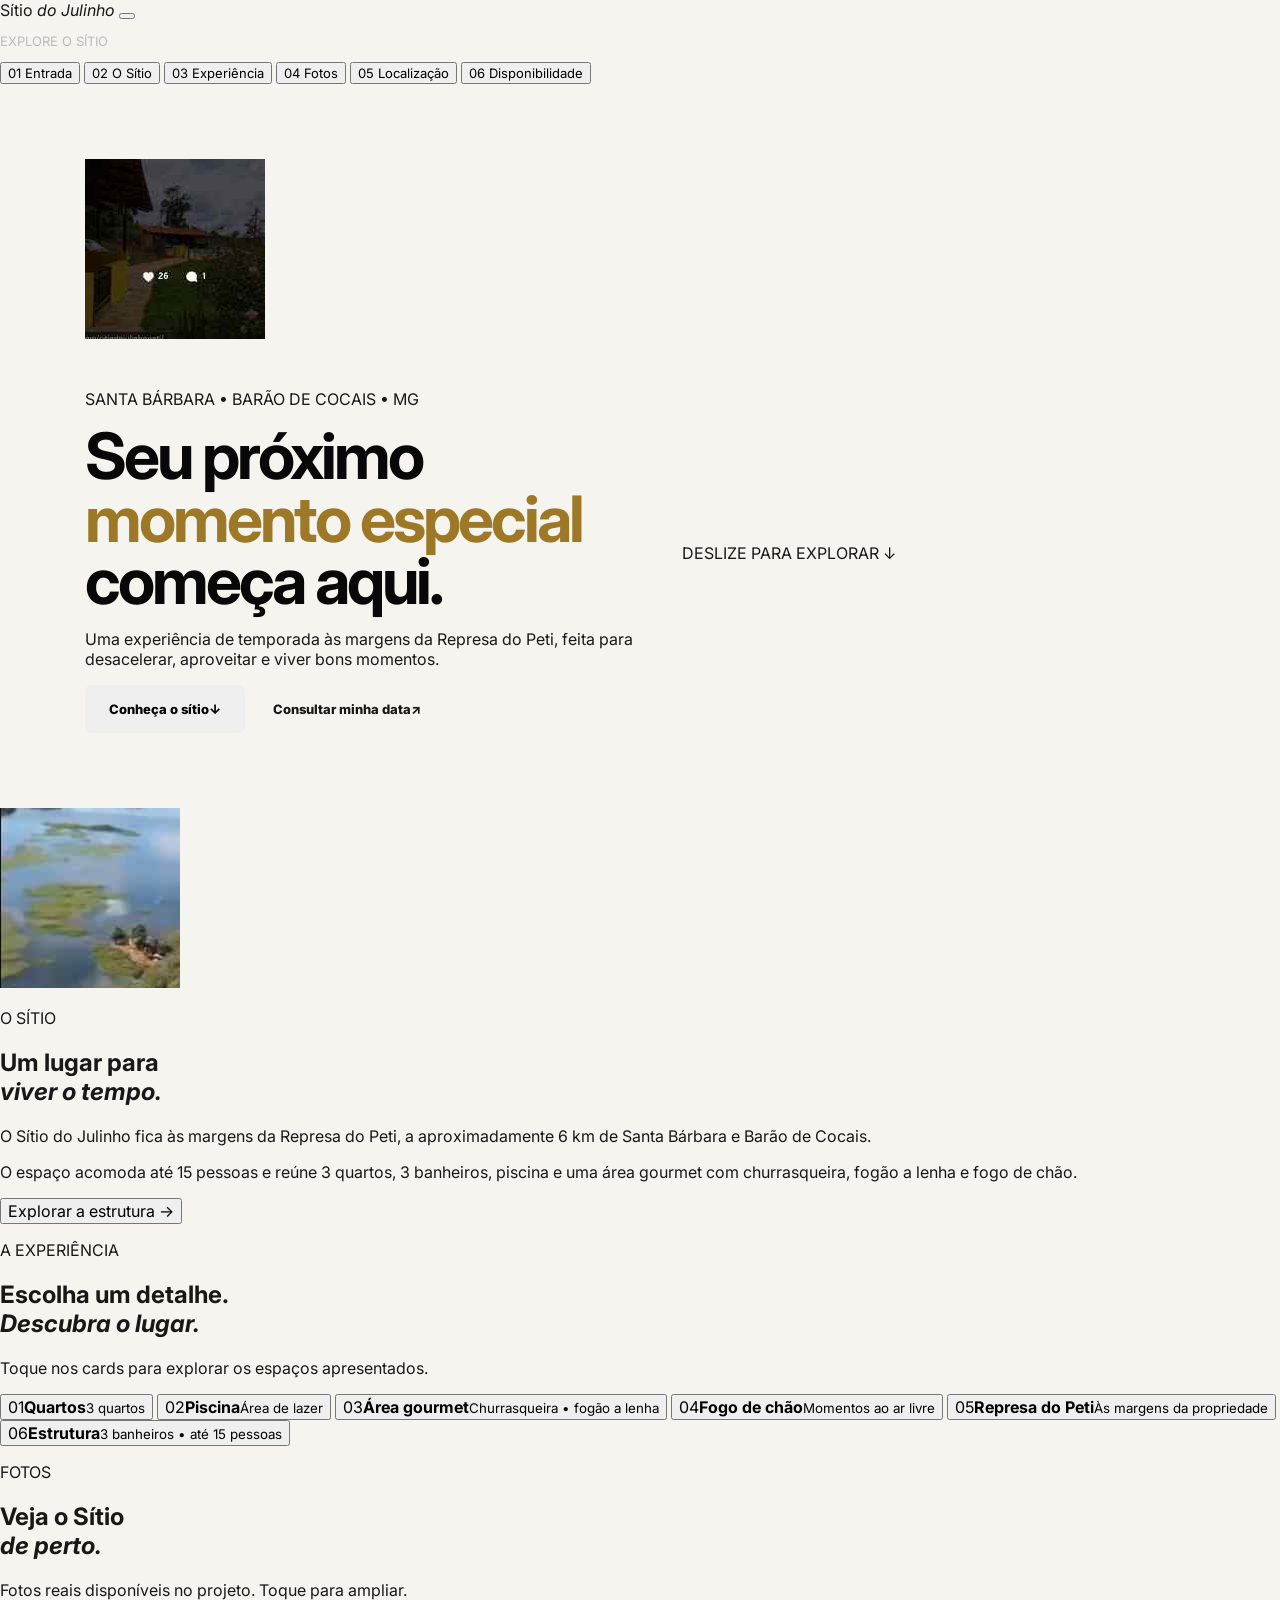
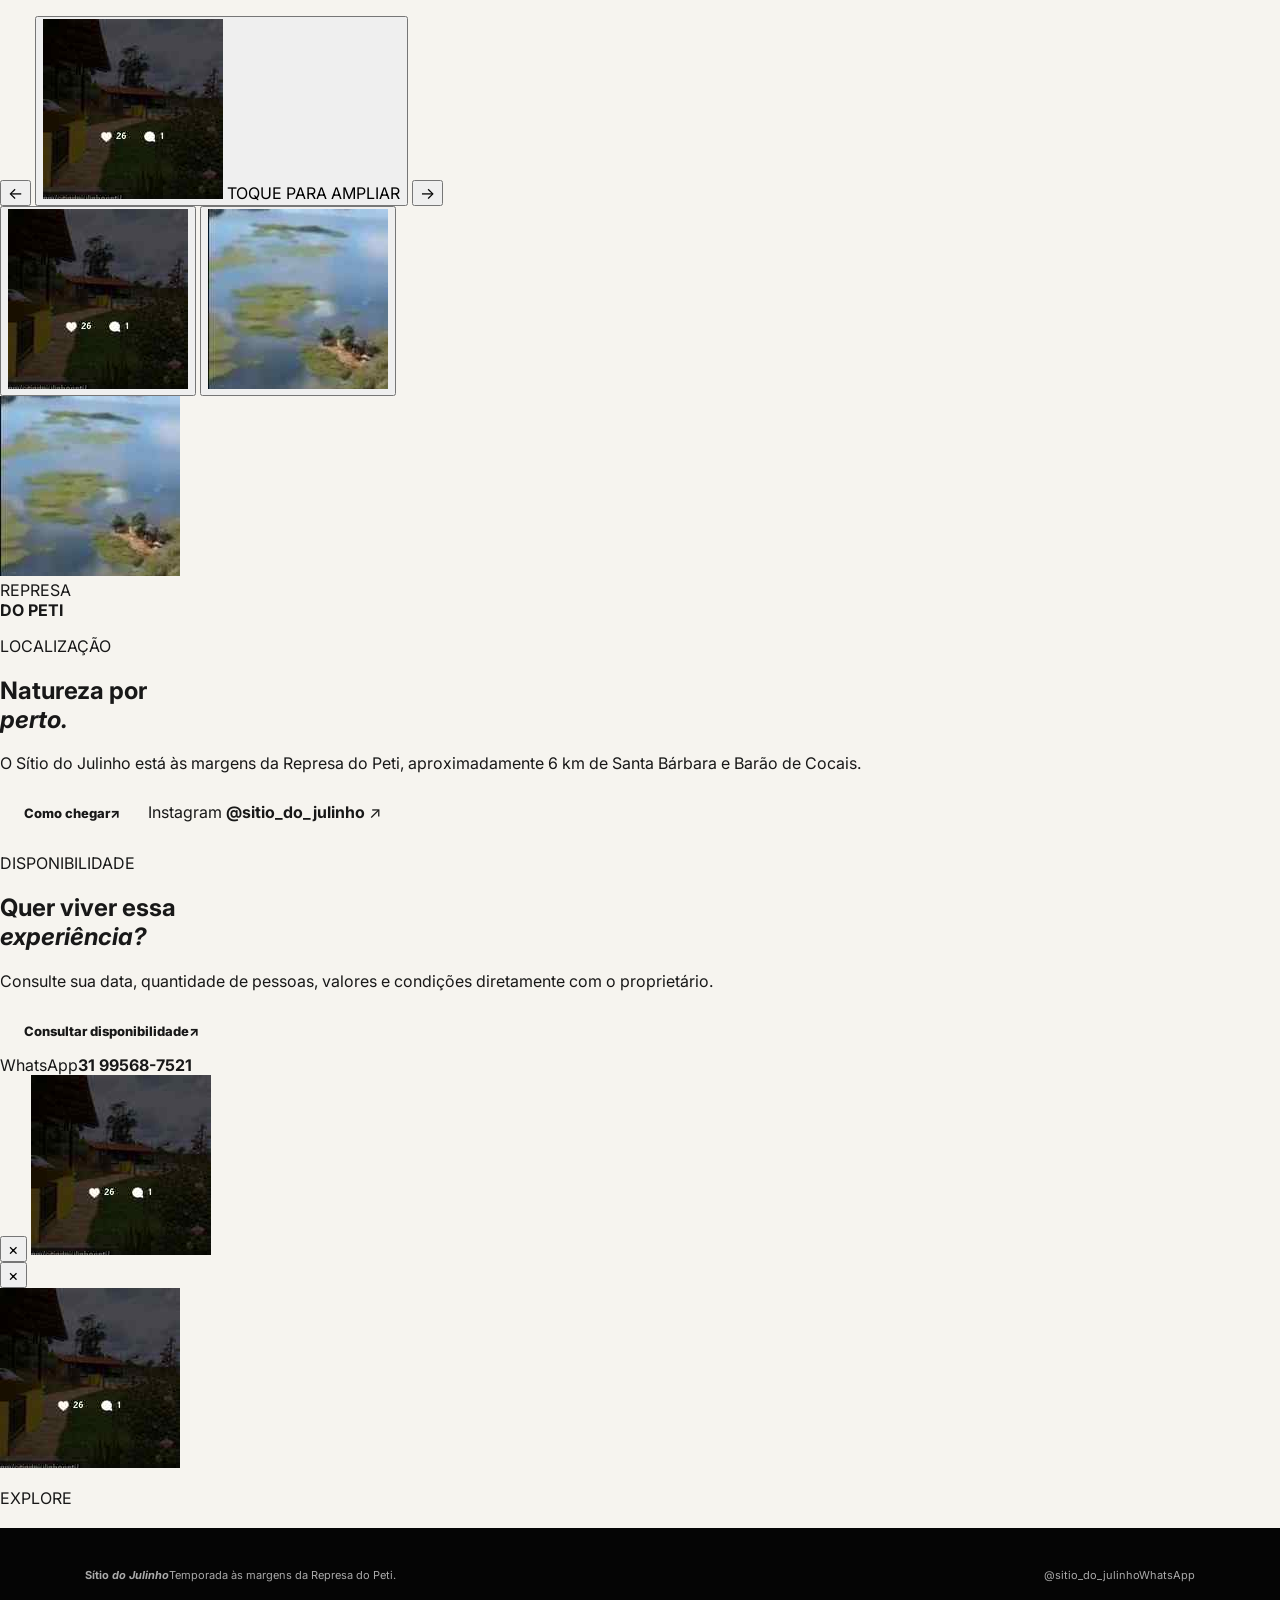
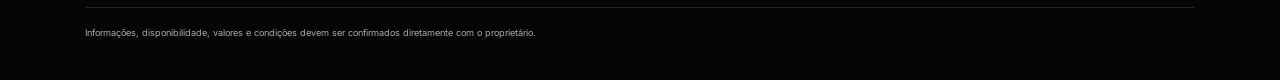
==== commit e3f6abc8: "Criar experiência premium do Sítio do Julinho" ====
--- a/index.html
+++ b/index.html
@@ -2,102 +2,138 @@
 <html lang="pt-BR">
 <head>
 <meta charset="utf-8">
-<meta name="viewport" content="width=device-width,initial-scale=1">
-<meta name="description" content="dmcelulares — iPhone 13 128GB. Confira detalhes do aparelho e fale diretamente com o vendedor para negociar e combinar a compra.">
+<meta name="viewport" content="width=device-width,initial-scale=1,viewport-fit=cover">
+<meta name="theme-color" content="#101511">
+<meta name="description" content="Sítio do Julinho — temporada às margens da Represa do Peti, próximo de Santa Bárbara e Barão de Cocais. Conheça o espaço e consulte sua data pelo WhatsApp.">
 <meta name="robots" content="index,follow">
 <link rel="canonical" href="https://is4nns.vercel.app/">
-<meta property="og:title" content="dmcelulares | iPhone 13 128GB">
-<meta property="og:description" content="Confira o iPhone 13 128GB e fale diretamente com a dmcelulares para negociar.">
-<meta property="og:type" content="product">
-<title>dmcelulares | iPhone 13 128GB</title>
+<meta property="og:title" content="Sítio do Julinho | Represa do Peti">
+<meta property="og:description" content="Conheça o Sítio do Julinho e consulte disponibilidade para sua próxima temporada.">
+<meta property="og:type" content="website">
+<meta property="og:image" content="/assets/casa.jpg">
+<title>Sítio do Julinho | Represa do Peti</title>
+<link rel="preconnect" href="https://fonts.googleapis.com">
+<link rel="preconnect" href="https://fonts.gstatic.com" crossorigin>
+<link href="https://fonts.googleapis.com/css2?family=DM+Sans:wght@400;500;600;700&family=Playfair+Display:wght@500;600;700&display=swap" rel="stylesheet">
 <link rel="stylesheet" href="style.css">
 </head>
 <body>
-<div class="announcement">💬 NEGOCIE DIRETO COM A DM CELULARES • ATENDIMENTO PELO WHATSAPP</div>
-<header class="header">
-  <div class="header-inner">
-    <a class="brand" href="./"><span>dm</span>celulares</a>
-    <nav><a href="#produto">Produto</a><a href="#seguranca">Segurança</a><a href="#duvidas">Dúvidas</a></nav>
-    <button class="header-cta contact-trigger" type="button">Falar com o vendedor</button>
-  </div>
+<div class="noise" aria-hidden="true"></div>
+<header class="topbar">
+  <a class="logo" href="#inicio" aria-label="Sítio do Julinho">Sítio <i>do Julinho</i></a>
+  <button class="menu-btn" id="menuBtn" aria-label="Abrir menu" aria-expanded="false"><span></span><span></span></button>
 </header>
 
+<nav class="menu-panel" id="menuPanel" aria-label="Navegação principal">
+  <div class="menu-inner">
+    <p class="menu-kicker">EXPLORE O SÍTIO</p>
+    <button data-go="inicio">01 <span>Entrada</span></button>
+    <button data-go="sitio">02 <span>O Sítio</span></button>
+    <button data-go="experiencia">03 <span>Experiência</span></button>
+    <button data-go="fotos">04 <span>Fotos</span></button>
+    <button data-go="localizacao">05 <span>Localização</span></button>
+    <button data-go="disponibilidade">06 <span>Disponibilidade</span></button>
+  </div>
+</nav>
+
 <main>
-<section class="hero" id="produto">
-  <div class="hero-copy">
-    <span class="eyebrow">OFERTA EM DESTAQUE</span>
-    <h1>iPhone 13 <em>128GB</em></h1>
-    <p class="lead">Desempenho, câmera e acabamento premium em um dos iPhones mais procurados. Confira os detalhes e fale diretamente com o vendedor para negociar o aparelho.</p>
-    <div class="trust-row"><span>✓ 128 GB</span><span>✓ 5G</span><span>✓ Face ID</span><span>✓ Tela OLED</span></div>
-    <div class="price-card"><small>VALOR DO ANÚNCIO</small><strong>R$ 1.500<sup>00</sup></strong><span>Condições podem ser negociadas diretamente com o vendedor.</span></div>
-    <div class="actions"><button class="btn gold contact-trigger" type="button">📲 Negociar pelo WhatsApp</button><a class="btn outline" href="#detalhes">Ver detalhes</a></div>
-    <p class="micro">Clique em “Negociar pelo WhatsApp” para revelar o contato do vendedor e iniciar a conversa sobre o celular.</p>
+<section class="screen hero" id="inicio">
+  <div class="hero-image" role="img" aria-label="Sítio do Julinho">
+    <img src="assets/casa.jpg" alt="Sítio do Julinho" fetchpriority="high">
   </div>
-  <div class="product-visual">
-    <div class="glow"></div>
-    <span class="floating">IPHONE 13<br><b>128 GB</b></span>
-    <div class="product-3d">
-      <iframe
-        title="Modelo 3D interativo do iPhone 13 128GB"
-        src="https://sketchfab.com/models/c9c0d15472fd4537aa904e290848f142/embed?autostart=1&ui_theme=dark&dnt=1"
-        allow="autoplay; fullscreen; xr-spatial-tracking"
-        allowfullscreen>
-      </iframe>
+  <div class="hero-shade"></div>
+  <div class="hero-content">
+    <p class="kicker">SANTA BÁRBARA • BARÃO DE COCAIS • MG</p>
+    <h1>Seu próximo<br><em>momento especial</em><br>começa aqui.</h1>
+    <p class="hero-text">Uma experiência de temporada às margens da Represa do Peti, feita para desacelerar, aproveitar e viver bons momentos.</p>
+    <div class="hero-actions">
+      <button class="btn btn-light" data-go="sitio">Conheça o sítio <span>↓</span></button>
+      <a class="btn btn-glass" href="https://wa.me/5531995687521?text=Ol%C3%A1!%20Conheci%20o%20S%C3%ADtio%20do%20Julinho%20pelo%20site%20e%20gostaria%20de%20consultar%20a%20disponibilidade%20para%20uma%20temporada." target="_blank" rel="noopener">Consultar minha data <span>↗</span></a>
     </div>
-    <div class="model-credit">Modelo 3D interativo • Sketchfab / Kirigami</div>
+  </div>
+  <div class="scroll-note">DESLIZE PARA EXPLORAR <span>↓</span></div>
+</section>
+
+<section class="screen split" id="sitio">
+  <div class="split-photo"><img src="assets/paisagem.jpg" alt="Paisagem do Sítio do Julinho" loading="lazy"></div>
+  <div class="split-copy">
+    <p class="kicker dark">O SÍTIO</p>
+    <h2>Um lugar para<br><em>viver o tempo.</em></h2>
+    <p>O Sítio do Julinho fica às margens da Represa do Peti, a aproximadamente 6 km de Santa Bárbara e Barão de Cocais.</p>
+    <p>O espaço acomoda até 15 pessoas e reúne 3 quartos, 3 banheiros, piscina e uma área gourmet com churrasqueira, fogão a lenha e fogo de chão.</p>
+    <button class="text-link" data-go="experiencia">Explorar a estrutura <span>→</span></button>
   </div>
 </section>
 
-<section class="benefits">
-  <div><b>Contato direto</b><small>Converse diretamente com o vendedor pelo WhatsApp.</small></div>
-  <div><b>Negociação</b><small>Consulte condições, pagamento, entrega e possíveis ajustes de valor.</small></div>
-  <div><b>Compra consciente</b><small>Confirme IMEI, bateria, estado e acessórios antes de fechar negócio.</small></div>
-</section>
-
-<section class="section" id="detalhes">
-  <div class="section-head"><span class="eyebrow">DETALHES DO PRODUTO</span><h2>Um iPhone feito para o dia a dia</h2><p>Informações técnicas do modelo anunciado para você comparar e conversar com o vendedor.</p></div>
-  <div class="spec-grid">
-    <article><span>01</span><h3>Tela 6,1"</h3><p>Super Retina XDR OLED para imagens nítidas e alto contraste.</p></article>
-    <article><span>02</span><h3>Chip A15 Bionic</h3><p>Desempenho rápido para aplicativos, fotos, vídeos e tarefas diárias.</p></article>
-    <article><span>03</span><h3>Câmeras de 12 MP</h3><p>Sistema de câmera dupla para fotos e vídeos com alta qualidade.</p></article>
-    <article><span>04</span><h3>5G + Face ID</h3><p>Conectividade 5G e desbloqueio facial para praticidade.</p></article>
+<section class="screen experience" id="experiencia">
+  <div class="section-top">
+    <div><p class="kicker dark">A EXPERIÊNCIA</p><h2>Escolha um detalhe.<br><em>Descubra o lugar.</em></h2></div>
+    <p class="section-note">Toque nos cards para explorar os espaços apresentados.</p>
+  </div>
+  <div class="cards">
+    <button class="place-card" data-place="quartos"><span>01</span><b>Quartos</b><small>3 quartos</small></button>
+    <button class="place-card" data-place="lazer"><span>02</span><b>Piscina</b><small>Área de lazer</small></button>
+    <button class="place-card" data-place="gourmet"><span>03</span><b>Área gourmet</b><small>Churrasqueira • fogão a lenha</small></button>
+    <button class="place-card" data-place="fogo"><span>04</span><b>Fogo de chão</b><small>Momentos ao ar livre</small></button>
+    <button class="place-card" data-place="represa"><span>05</span><b>Represa do Peti</b><small>Às margens da propriedade</small></button>
+    <button class="place-card" data-place="estrutura"><span>06</span><b>Estrutura</b><small>3 banheiros • até 15 pessoas</small></button>
   </div>
 </section>
 
-<section class="dark-section" id="seguranca">
-  <div class="section-head"><span class="eyebrow">COMPRA COM MAIS TRANQUILIDADE</span><h2>Antes de fechar, confira tudo.</h2><p>Uma boa compra de aparelho usado ou seminovo começa pela conferência dos principais itens.</p></div>
-  <div class="check-grid">
-    <div>✓ IMEI conferido</div><div>✓ iCloud desvinculado</div><div>✓ Face ID testado</div><div>✓ Câmeras testadas</div><div>✓ Tela e áudio testados</div><div>✓ Saúde da bateria conferida</div>
+<section class="screen gallery" id="fotos">
+  <div class="gallery-head"><p class="kicker">FOTOS</p><h2>Veja o Sítio<br><em>de perto.</em></h2><p>Fotos reais disponíveis no projeto. Toque para ampliar.</p></div>
+  <div class="gallery-stage">
+    <button class="gallery-arrow prev" aria-label="Foto anterior">←</button>
+    <button class="gallery-main" id="galleryMain" aria-label="Ampliar foto">
+      <img id="galleryImage" src="assets/casa.jpg" alt="Sítio do Julinho">
+      <span class="zoom-label">TOQUE PARA AMPLIAR</span>
+    </button>
+    <button class="gallery-arrow next" aria-label="Próxima foto">→</button>
+  </div>
+  <div class="thumbs">
+    <button class="thumb active" data-index="0"><img src="assets/casa.jpg" alt="Vista do sítio"></button>
+    <button class="thumb" data-index="1"><img src="assets/paisagem.jpg" alt="Paisagem do sítio"></button>
   </div>
 </section>
 
-<section class="section faq" id="duvidas">
-  <div class="section-head"><span class="eyebrow">DÚVIDAS</span><h2>Perguntas frequentes</h2></div>
-  <details open><summary>Como faço para comprar?</summary><p>Clique em “Negociar pelo WhatsApp”. O botão revela o contato do vendedor e abre a conversa para você tirar dúvidas e combinar a compra.</p></details>
-  <details><summary>O preço pode ser negociado?</summary><p>O valor anunciado é de R$ 1.500,00. Consulte diretamente o vendedor sobre condições e possíveis negociações.</p></details>
-  <details><summary>Posso conferir o aparelho?</summary><p>Antes de concluir a compra, confirme com o vendedor o estado de conservação, IMEI, bateria, acessórios e condições de entrega.</p></details>
+<section class="screen location" id="localizacao">
+  <div class="location-art"><img src="assets/paisagem.jpg" alt="Paisagem da região" loading="lazy"><div class="location-badge">REPRESA<br><strong>DO PETI</strong></div></div>
+  <div class="location-copy">
+    <p class="kicker dark">LOCALIZAÇÃO</p>
+    <h2>Natureza por<br><em>perto.</em></h2>
+    <p>O Sítio do Julinho está às margens da Represa do Peti, aproximadamente 6 km de Santa Bárbara e Barão de Cocais.</p>
+    <a class="btn btn-dark" href="https://www.google.com/maps/search/?api=1&query=S%C3%ADtio%20do%20Julinho%20Represa%20do%20Peti%20Santa%20B%C3%A1rbara%20MG" target="_blank" rel="noopener">Como chegar <span>↗</span></a>
+    <a class="instagram" href="https://www.instagram.com/sitio_do_julinho/" target="_blank" rel="noopener">Instagram <b>@sitio_do_julinho</b> ↗</a>
+  </div>
 </section>
 
-<section class="final-cta">
-  <div><span class="eyebrow">DM CELULARES</span><h2>Gostou do iPhone?</h2><p>Revele o contato e fale diretamente com o vendedor para negociar.</p></div>
-  <button class="btn gold contact-trigger" type="button">Revelar contato →</button>
+<section class="screen availability" id="disponibilidade">
+  <div class="availability-inner">
+    <p class="kicker">DISPONIBILIDADE</p>
+    <h2>Quer viver essa<br><em>experiência?</em></h2>
+    <p>Consulte sua data, quantidade de pessoas, valores e condições diretamente com o proprietário.</p>
+    <a class="btn btn-gold" href="https://wa.me/5531995687521?text=Ol%C3%A1!%20Conheci%20o%20S%C3%ADtio%20do%20Julinho%20pelo%20site%20e%20gostaria%20de%20consultar%20a%20disponibilidade%20para%20uma%20temporada." target="_blank" rel="noopener">Consultar disponibilidade <span>↗</span></a>
+    <div class="contact-line"><span>WhatsApp</span><strong>31 99568-7521</strong></div>
+  </div>
 </section>
 </main>
 
-<div class="contact-modal" id="contactModal" aria-hidden="true">
-  <div class="contact-overlay" data-close-contact></div>
-  <div class="contact-card" role="dialog" aria-modal="true" aria-labelledby="contactTitle">
-    <button class="contact-close" type="button" data-close-contact aria-label="Fechar">×</button>
-    <span class="eyebrow">CONTATO DO VENDEDOR</span>
-    <h2 id="contactTitle">Vamos negociar seu iPhone?</h2>
-    <p>O contato foi liberado. Toque no botão abaixo para iniciar uma conversa pelo WhatsApp.</p>
-    <div class="phone-reveal">📱 <strong>(31) 99568-7521</strong></div>
-    <a class="btn gold contact-whatsapp" href="https://wa.me/5531995687521?text=Ol%C3%A1!%20Vi%20o%20iPhone%2013%20128GB%20na%20dmcelulares%20e%20quero%20negociar." target="_blank" rel="noopener noreferrer">Conversar no WhatsApp →</a>
-    <small>Você será direcionado para o WhatsApp para falar diretamente com o vendedor.</small>
-  </div>
+<div class="lightbox" id="lightbox" aria-hidden="true">
+  <button class="lightbox-close" id="lightboxClose" aria-label="Fechar">×</button>
+  <img id="lightboxImage" src="assets/casa.jpg" alt="Foto ampliada do Sítio do Julinho">
 </div>
 
-<footer><div><b>dmcelulares</b><p>Loja online de celulares e eletrônicos.</p></div><div class="footer-links"><a href="politica-privacidade.html">Privacidade</a><a href="termos.html">Termos</a><button class="footer-contact contact-trigger" type="button">Contato</button></div><small>Consulte o vendedor para confirmar disponibilidade, estado do aparelho, condições de pagamento e entrega antes de fechar o negócio.</small></footer>
+<div class="place-modal" id="placeModal" aria-hidden="true">
+  <button class="place-close" id="placeClose" aria-label="Fechar">×</button>
+  <div class="place-modal-photo"><img id="placePhoto" src="assets/casa.jpg" alt=""></div>
+  <div class="place-modal-copy"><p class="kicker dark">EXPLORE</p><h2 id="placeTitle"></h2><p id="placeText"></p></div>
+</div>
+
+<footer>
+  <div><strong>Sítio <i>do Julinho</i></strong><span>Temporada às margens da Represa do Peti.</span></div>
+  <div class="footer-actions"><a href="https://www.instagram.com/sitio_do_julinho/" target="_blank" rel="noopener">@sitio_do_julinho</a><a href="https://wa.me/5531995687521" target="_blank" rel="noopener">WhatsApp</a></div>
+  <small>Informações, disponibilidade, valores e condições devem ser confirmados diretamente com o proprietário.</small>
+</footer>
 <script src="script.js"></script>
 </body>
 </html>
--- a/style.css
+++ b/style.css
@@ -1,3 +1,6 @@
 @import url('https://fonts.googleapis.com/css2?family=Inter:wght@400;500;600;700;800;900&display=swap');
 :root{--black:#080808;--black2:#111;--gold:#d7ae45;--gold2:#f1d27a;--cream:#f6f4ef;--text:#181818;--muted:#6d6d6d;--line:#e7e3da}
-*{box-sizing:border-box}html{scroll-behavior:smooth}body{margin:0;font-family:Inter,Arial,sans-serif;background:var(--cream);color:var(--text)}body.modal-open{overflow:hidden}a{text-decoration:none;color:inherit}button{font:inherit}.announcement{background:#050505;color:#e9d59b;text-align:center;padding:9px 15px;font-size:11px;font-weight:700;letter-spacing:.04em}.header{position:sticky;top:0;z-index:30;background:rgba(8,8,8,.96);border-bottom:1px solid #2c2c2c;backdrop-filter:blur(12px)}.header-inner{max-width:1180px;margin:auto;height:72px;padding:0 22px;display:flex;align-items:center;gap:35px}.brand{font-size:24px;font-weight:900;letter-spacing:-1px;color:#fff}.brand span{color:var(--gold)}nav{display:flex;gap:25px;color:#bbb;font-size:13px;flex:1}nav a:hover{color:#fff}.header-cta{border:1px solid var(--gold);color:var(--gold2);padding:11px 18px;border-radius:7px;font-size:12px;font-weight:800;background:transparent;cursor:pointer}.hero{max-width:1180px;margin:auto;min-height:690px;padding:75px 35px;display:grid;grid-template-columns:1.05fr .95fr;align-items:center;gap:30px}.eyebrow{font-size:11px;letter-spacing:.18em;font-weight:800;color:#9c7a2e}.hero h1{font-size:64px;line-height:.98;letter-spacing:-3px;margin:15px 0;color:#080808}.hero h1 em{font-style:normal;color:#9d7927}.lead{max-width:600px;font-size:17px;line-height:1.7;color:#65615a}.trust-row{display:flex;gap:9px;flex-wrap:wrap;margin:26px 0}.trust-row span{background:#fff;border:1px solid var(--line);padding:9px 12px;border-radius:5px;font-size:11px;font-weight:700}.price-card{display:flex;flex-direction:column;gap:3px;margin:25px 0}.price-card small{font-size:10px;font-weight:800;color:#777;letter-spacing:.12em}.price-card strong{font-size:40px;letter-spacing:-1.5px}.price-card sup{font-size:19px}.price-card span{font-size:11px;color:#8a6a24;font-weight:700}.actions{display:flex;gap:10px}.btn{border:0;cursor:pointer;display:inline-flex;align-items:center;justify-content:center;min-height:48px;padding:0 24px;border-radius:7px;font-size:13px;font-weight:800;transition:.2s}.btn:hover{transform:translateY(-2px)}.gold{background:linear-gradient(135deg,#b78928,#e3c66c);color:#080808;box-shadow:0 10px 25px #b7892830}.outline{border:1px solid #aaa;background:#fff}.micro{font-size:10px;color:#8a8a8a;max-width:470px;line-height:1.5}.product-visual{height:580px;background:radial-gradient(circle at 50% 45%,#3a321f 0,#171511 37%,#080808 70%);border-radius:20px;position:relative;display:grid;place-items:center;overflow:hidden;box-shadow:0 25px 60px #0002}.product-visual:after{content:"";position:absolute;inset:0;background:linear-gradient(125deg,transparent 30%,#d7ae4512 50%,transparent 70%)}.product-visual img{position:relative;z-index:2;height:82%;max-width:78%;object-fit:contain;filter:drop-shadow(0 30px 30px #000)}.glow{position:absolute;width:260px;height:260px;border-radius:50%;background:#d7ae4528;filter:blur(70px)}.floating{position:absolute;z-index:4;right:22px;top:22px;color:#fff;background:#171717cc;border:1px solid #d7ae4570;border-radius:8px;padding:10px 13px;font-size:9px;letter-spacing:.1em;line-height:1.6}.floating b{color:var(--gold2)}.benefits{max-width:1180px;margin:-25px auto 50px;padding:0 35px;display:grid;grid-template-columns:repeat(3,1fr);gap:12px;position:relative}.benefits>div{background:#fff;border:1px solid var(--line);padding:22px;border-radius:9px;box-shadow:0 10px 30px #00000008}.benefits b,.benefits small{display:block}.benefits b{font-size:13px;margin-bottom:6px}.benefits small{font-size:11px;color:#777;line-height:1.5}.section{max-width:1180px;margin:0 auto;padding:90px 35px}.section-head{max-width:720px}.section h2,.dark-section h2,.final-cta h2{font-size:36px;letter-spacing:-1.5px;margin:10px 0}.section-head p{color:#777;line-height:1.7}.spec-grid{display:grid;grid-template-columns:repeat(4,1fr);gap:14px;margin-top:40px}.spec-grid article{background:#fff;border:1px solid var(--line);border-radius:10px;padding:25px;min-height:210px}.spec-grid span{font-size:10px;color:#9d7927;font-weight:800}.spec-grid h3{font-size:17px}.spec-grid p{font-size:12px;color:#777;line-height:1.6}.dark-section{background:#0a0a0a;color:#fff;padding:90px max(35px,calc((100% - 1110px)/2))}.dark-section .section-head p{color:#aaa}.dark-section .eyebrow{color:var(--gold2)}.check-grid{display:grid;grid-template-columns:repeat(3,1fr);gap:10px;margin-top:35px}.check-grid div{border:1px solid #292929;background:#121212;border-radius:8px;padding:17px;color:#eee;font-size:12px}.faq details{background:#fff;border:1px solid var(--line);border-radius:8px;margin:10px 0;padding:18px 20px}.faq summary{cursor:pointer;font-weight:700;font-size:13px}.faq p{font-size:12px;color:#777;line-height:1.6}.final-cta{max-width:1110px;margin:70px auto;padding:45px;background:linear-gradient(110deg,#101010,#1d1a14);border-radius:15px;color:#fff;display:flex;align-items:center;justify-content:space-between;gap:25px}.final-cta h2{margin-bottom:7px}.final-cta p{color:#aaa;font-size:12px}.contact-modal{position:fixed;inset:0;z-index:100;display:none;align-items:center;justify-content:center;padding:20px}.contact-modal.is-open{display:flex}.contact-overlay{position:absolute;inset:0;background:rgba(0,0,0,.78);backdrop-filter:blur(7px)}.contact-card{position:relative;z-index:2;width:min(460px,100%);background:#111;color:#fff;border:1px solid #3c321d;border-radius:16px;padding:36px;box-shadow:0 30px 90px #000}.contact-card h2{font-size:30px;letter-spacing:-1px;margin:10px 0}.contact-card p{color:#aaa;font-size:13px;line-height:1.6}.contact-close{position:absolute;right:14px;top:10px;border:0;background:transparent;color:#aaa;font-size:30px;cursor:pointer}.phone-reveal{margin:22px 0;padding:18px;border:1px solid #4b3c1e;background:#18150e;border-radius:10px;text-align:center;color:var(--gold2);font-size:20px}.contact-whatsapp{width:100%}.contact-card small{display:block;text-align:center;color:#777;font-size:10px;margin-top:12px}.footer-contact{background:none;border:0;color:#ddd;cursor:pointer;padding:0}.footer-contact:hover{color:var(--gold2)}footer{background:#050505;color:#aaa;padding:40px max(25px,calc((100% - 1110px)/2));display:grid;grid-template-columns:1fr auto;gap:25px;align-items:start;font-size:11px}footer b{color:#fff;font-size:18px}footer b:first-letter{color:var(--gold)}footer p{margin:8px 0}.footer-links{display:flex;gap:18px;color:#ddd;align-items:center}.footer-links a:hover{color:var(--gold2)}footer>small{grid-column:1/-1;border-top:1px solid #222;padding-top:18px;line-height:1.5}@media(max-width:850px){nav{display:none}.header-inner{justify-content:space-between}.hero{grid-template-columns:1fr;padding-top:45px}.hero h1{font-size:50px}.product-visual{height:480px}.benefits,.spec-grid{grid-template-columns:1fr}.check-grid{grid-template-columns:1fr 1fr}.final-cta{margin:35px 18px;display:block}.final-cta .btn{margin-top:20px}footer{grid-template-columns:1fr}}@media(max-width:560px){.header-inner{height:62px;padding:0 15px}.brand{font-size:20px}.header-cta{padding:9px 12px}.hero{padding:40px 18px}.hero h1{font-size:43px;letter-spacing:-2px}.lead{font-size:14px}.actions{flex-direction:column}.product-visual{height:400px}.benefits{padding:0 18px;margin-top:0}.section{padding:65px 18px}.section h2,.dark-section h2,.final-cta h2{font-size:29px}.dark-section{padding:65px 18px}.check-grid{grid-template-columns:1fr}.final-cta{padding:30px 22px}footer{padding:35px 18px}.footer-links{flex-wrap:wrap}.contact-card{padding:30px 22px}.contact-card h2{font-size:25px}}+*{box-sizing:border-box}html{scroll-behavior:smooth}body{margin:0;font-family:Inter,Arial,sans-serif;background:var(--cream);color:var(--text)}body.modal-open{overflow:hidden}a{text-decoration:none;color:inherit}button{font:inherit}.announcement{background:#050505;color:#e9d59b;text-align:center;padding:9px 15px;font-size:11px;font-weight:700;letter-spacing:.04em}.header{position:sticky;top:0;z-index:30;background:rgba(8,8,8,.96);border-bottom:1px solid #2c2c2c;backdrop-filter:blur(12px)}.header-inner{max-width:1180px;margin:auto;height:72px;padding:0 22px;display:flex;align-items:center;gap:35px}.brand{font-size:24px;font-weight:900;letter-spacing:-1px;color:#fff}.brand span{color:var(--gold)}nav{display:flex;gap:25px;color:#bbb;font-size:13px;flex:1}nav a:hover{color:#fff}.header-cta{border:1px solid var(--gold);color:var(--gold2);padding:11px 18px;border-radius:7px;font-size:12px;font-weight:800;background:transparent;cursor:pointer}.hero{max-width:1180px;margin:auto;min-height:690px;padding:75px 35px;display:grid;grid-template-columns:1.05fr .95fr;align-items:center;gap:30px}.eyebrow{font-size:11px;letter-spacing:.18em;font-weight:800;color:#9c7a2e}.hero h1{font-size:64px;line-height:.98;letter-spacing:-3px;margin:15px 0;color:#080808}.hero h1 em{font-style:normal;color:#9d7927}.lead{max-width:600px;font-size:17px;line-height:1.7;color:#65615a}.trust-row{display:flex;gap:9px;flex-wrap:wrap;margin:26px 0}.trust-row span{background:#fff;border:1px solid var(--line);padding:9px 12px;border-radius:5px;font-size:11px;font-weight:700}.price-card{display:flex;flex-direction:column;gap:3px;margin:25px 0}.price-card small{font-size:10px;font-weight:800;color:#777;letter-spacing:.12em}.price-card strong{font-size:40px;letter-spacing:-1.5px}.price-card sup{font-size:19px}.price-card span{font-size:11px;color:#8a6a24;font-weight:700}.actions{display:flex;gap:10px}.btn{border:0;cursor:pointer;display:inline-flex;align-items:center;justify-content:center;min-height:48px;padding:0 24px;border-radius:7px;font-size:13px;font-weight:800;transition:.2s}.btn:hover{transform:translateY(-2px)}.gold{background:linear-gradient(135deg,#b78928,#e3c66c);color:#080808;box-shadow:0 10px 25px #b7892830}.outline{border:1px solid #aaa;background:#fff}.micro{font-size:10px;color:#8a8a8a;max-width:470px;line-height:1.5}.product-visual{height:580px;background:radial-gradient(circle at 50% 45%,#3a321f 0,#171511 37%,#080808 70%);border-radius:20px;position:relative;display:grid;place-items:center;overflow:hidden;box-shadow:0 25px 60px #0002}.product-visual:after{content:"";position:absolute;inset:0;background:linear-gradient(125deg,transparent 30%,#d7ae4512 50%,transparent 70%)}.product-visual img{position:relative;z-index:2;height:82%;max-width:78%;object-fit:contain;filter:drop-shadow(0 30px 30px #000)}.glow{position:absolute;width:260px;height:260px;border-radius:50%;background:#d7ae4528;filter:blur(70px)}.floating{position:absolute;z-index:4;right:22px;top:22px;color:#fff;background:#171717cc;border:1px solid #d7ae4570;border-radius:8px;padding:10px 13px;font-size:9px;letter-spacing:.1em;line-height:1.6}.floating b{color:var(--gold2)}.benefits{max-width:1180px;margin:-25px auto 50px;padding:0 35px;display:grid;grid-template-columns:repeat(3,1fr);gap:12px;position:relative}.benefits>div{background:#fff;border:1px solid var(--line);padding:22px;border-radius:9px;box-shadow:0 10px 30px #00000008}.benefits b,.benefits small{display:block}.benefits b{font-size:13px;margin-bottom:6px}.benefits small{font-size:11px;color:#777;line-height:1.5}.section{max-width:1180px;margin:0 auto;padding:90px 35px}.section-head{max-width:720px}.section h2,.dark-section h2,.final-cta h2{font-size:36px;letter-spacing:-1.5px;margin:10px 0}.section-head p{color:#777;line-height:1.7}.spec-grid{display:grid;grid-template-columns:repeat(4,1fr);gap:14px;margin-top:40px}.spec-grid article{background:#fff;border:1px solid var(--line);border-radius:10px;padding:25px;min-height:210px}.spec-grid span{font-size:10px;color:#9d7927;font-weight:800}.spec-grid h3{font-size:17px}.spec-grid p{font-size:12px;color:#777;line-height:1.6}.dark-section{background:#0a0a0a;color:#fff;padding:90px max(35px,calc((100% - 1110px)/2))}.dark-section .section-head p{color:#aaa}.dark-section .eyebrow{color:var(--gold2)}.check-grid{display:grid;grid-template-columns:repeat(3,1fr);gap:10px;margin-top:35px}.check-grid div{border:1px solid #292929;background:#121212;border-radius:8px;padding:17px;color:#eee;font-size:12px}.faq details{background:#fff;border:1px solid var(--line);border-radius:8px;margin:10px 0;padding:18px 20px}.faq summary{cursor:pointer;font-weight:700;font-size:13px}.faq p{font-size:12px;color:#777;line-height:1.6}.final-cta{max-width:1110px;margin:70px auto;padding:45px;background:linear-gradient(110deg,#101010,#1d1a14);border-radius:15px;color:#fff;display:flex;align-items:center;justify-content:space-between;gap:25px}.final-cta h2{margin-bottom:7px}.final-cta p{color:#aaa;font-size:12px}.contact-modal{position:fixed;inset:0;z-index:100;display:none;align-items:center;justify-content:center;padding:20px}.contact-modal.is-open{display:flex}.contact-overlay{position:absolute;inset:0;background:rgba(0,0,0,.78);backdrop-filter:blur(7px)}.contact-card{position:relative;z-index:2;width:min(460px,100%);background:#111;color:#fff;border:1px solid #3c321d;border-radius:16px;padding:36px;box-shadow:0 30px 90px #000}.contact-card h2{font-size:30px;letter-spacing:-1px;margin:10px 0}.contact-card p{color:#aaa;font-size:13px;line-height:1.6}.contact-close{position:absolute;right:14px;top:10px;border:0;background:transparent;color:#aaa;font-size:30px;cursor:pointer}.phone-reveal{margin:22px 0;padding:18px;border:1px solid #4b3c1e;background:#18150e;border-radius:10px;text-align:center;color:var(--gold2);font-size:20px}.contact-whatsapp{width:100%}.contact-card small{display:block;text-align:center;color:#777;font-size:10px;margin-top:12px}.footer-contact{background:none;border:0;color:#ddd;cursor:pointer;padding:0}.footer-contact:hover{color:var(--gold2)}footer{background:#050505;color:#aaa;padding:40px max(25px,calc((100% - 1110px)/2));display:grid;grid-template-columns:1fr auto;gap:25px;align-items:start;font-size:11px}footer b{color:#fff;font-size:18px}footer b:first-letter{color:var(--gold)}footer p{margin:8px 0}.footer-links{display:flex;gap:18px;color:#ddd;align-items:center}.footer-links a:hover{color:var(--gold2)}footer>small{grid-column:1/-1;border-top:1px solid #222;padding-top:18px;line-height:1.5}@media(max-width:850px){nav{display:none}.header-inner{justify-content:space-between}.hero{grid-template-columns:1fr;padding-top:45px}.hero h1{font-size:50px}.product-visual{height:480px}.benefits,.spec-grid{grid-template-columns:1fr}.check-grid{grid-template-columns:1fr 1fr}.final-cta{margin:35px 18px;display:block}.final-cta .btn{margin-top:20px}footer{grid-template-columns:1fr}}@media(max-width:560px){.header-inner{height:62px;padding:0 15px}.brand{font-size:20px}.header-cta{padding:9px 12px}.hero{padding:40px 18px}.hero h1{font-size:43px;letter-spacing:-2px}.lead{font-size:14px}.actions{flex-direction:column}.product-visual{height:400px}.benefits{padding:0 18px;margin-top:0}.section{padding:65px 18px}.section h2,.dark-section h2,.final-cta h2{font-size:29px}.dark-section{padding:65px 18px}.check-grid{grid-template-columns:1fr}.final-cta{padding:30px 22px}footer{padding:35px 18px}.footer-links{flex-wrap:wrap}.contact-card{padding:30px 22px}.contact-card h2{font-size:25px}}
+/* Modelo 3D interativo do iPhone 13 */
+.product-3d{position:relative;z-index:2;width:100%;height:100%;display:flex;align-items:center;justify-content:center}.product-3d iframe{width:100%;height:100%;border:0;display:block}.model-credit{position:absolute;z-index:5;left:22px;bottom:18px;color:#ddd;background:#111c;border:1px solid #d7ae4538;border-radius:8px;padding:7px 10px;font-size:9px;letter-spacing:.02em;backdrop-filter:blur(5px)}
+@media(max-width:560px){.model-credit{left:12px;bottom:12px;font-size:8px}.product-3d{min-height:100%}}
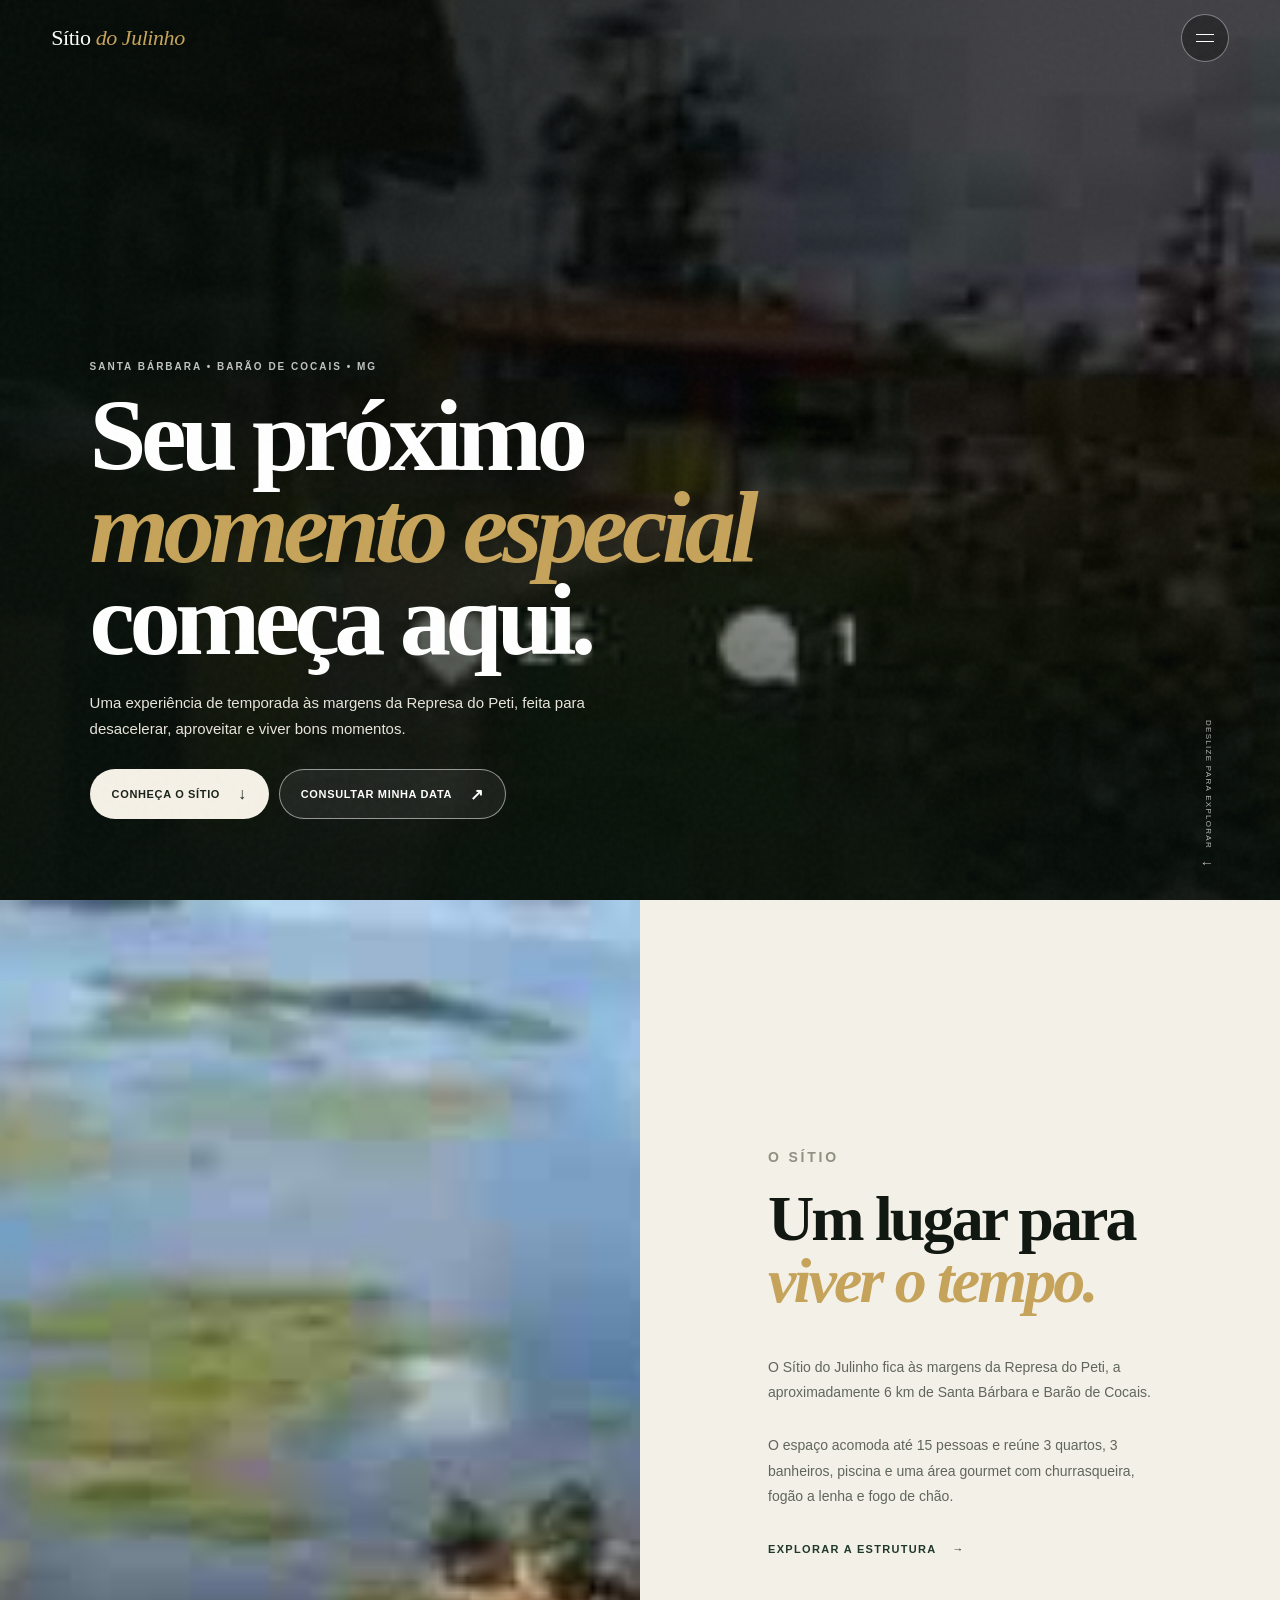
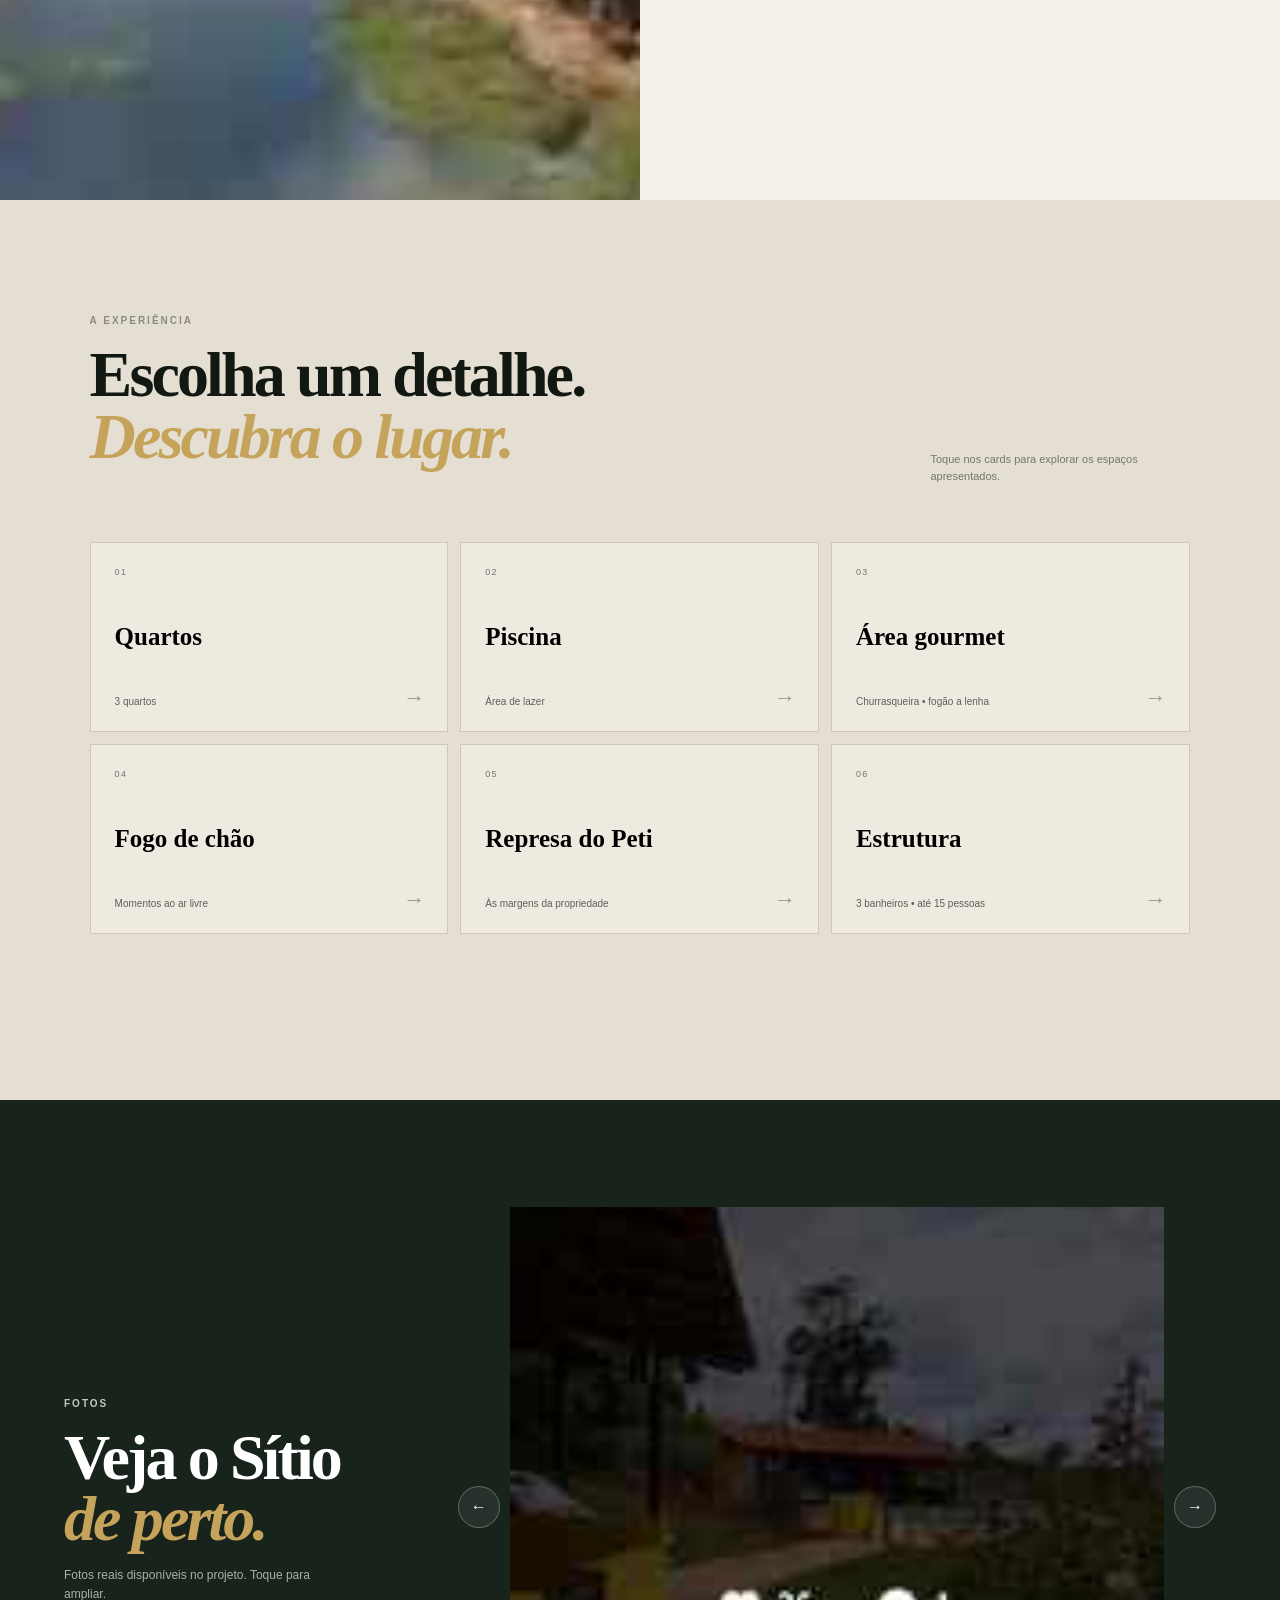
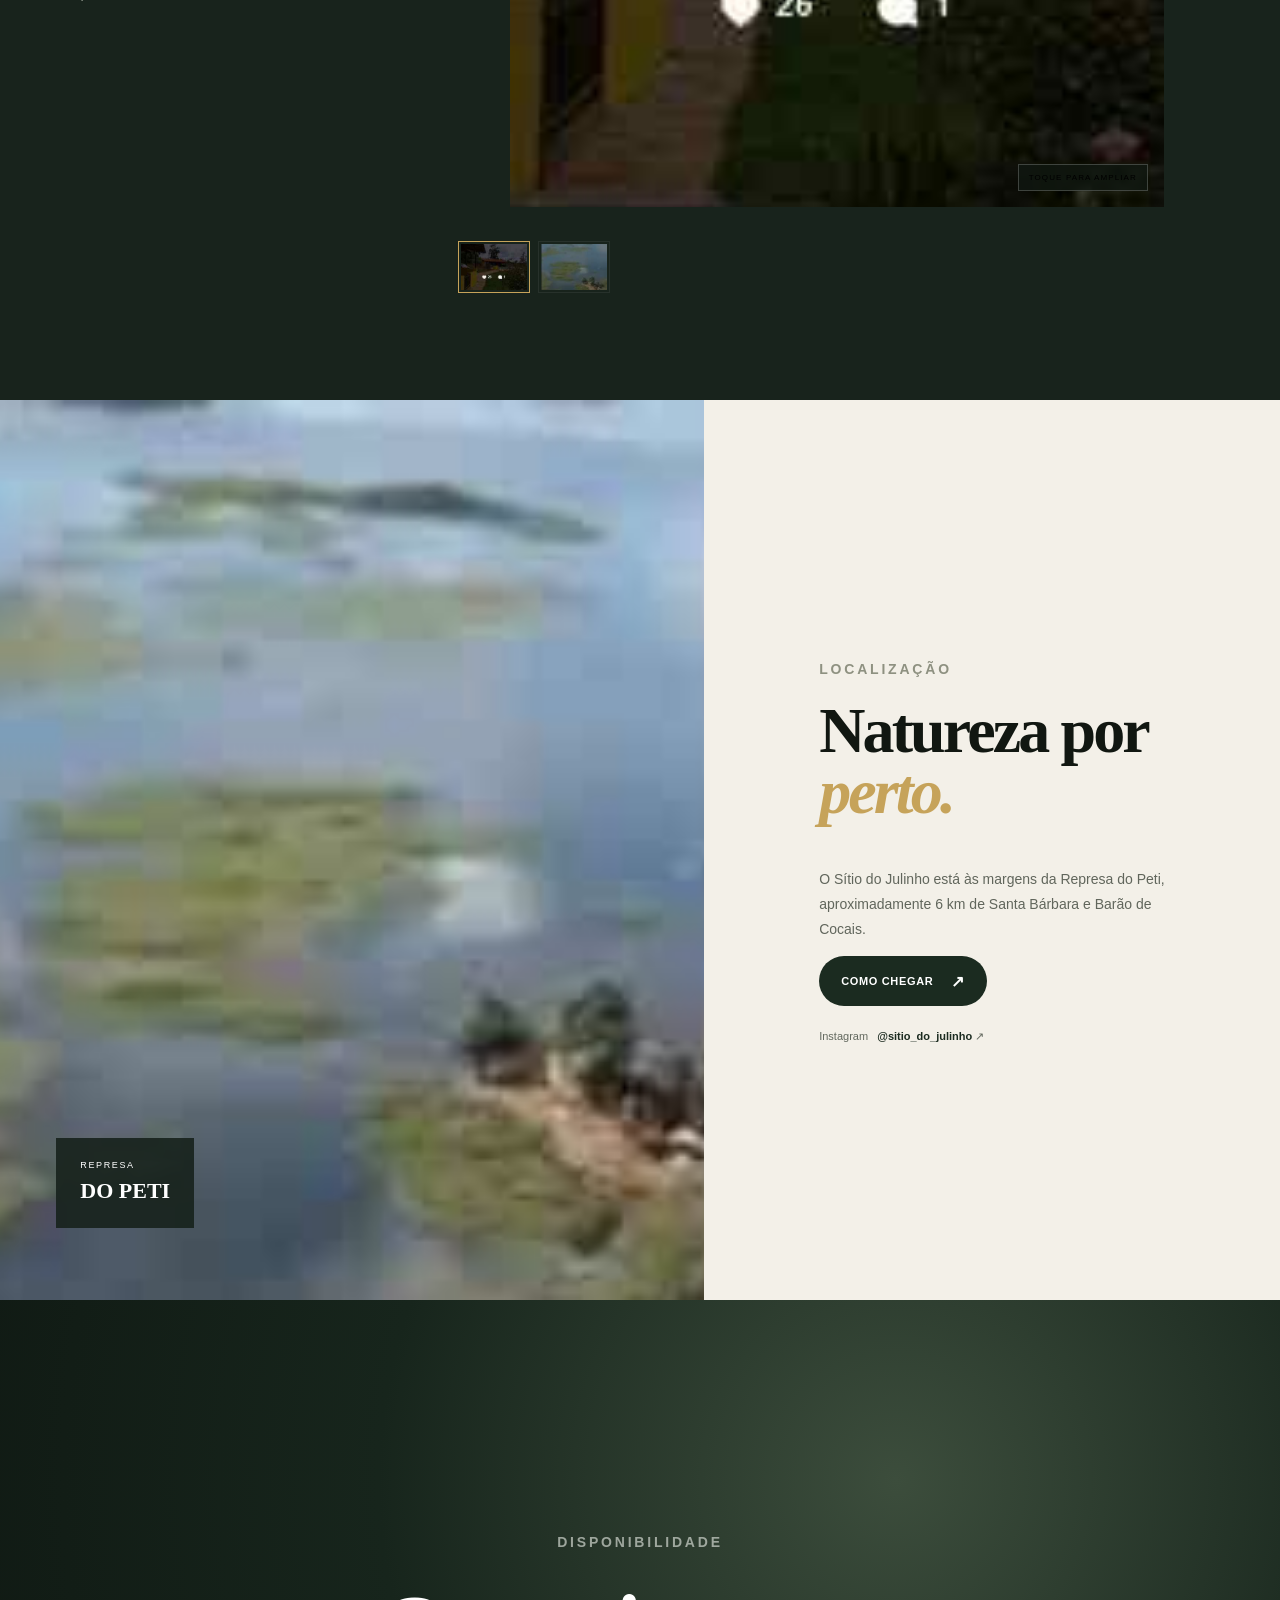
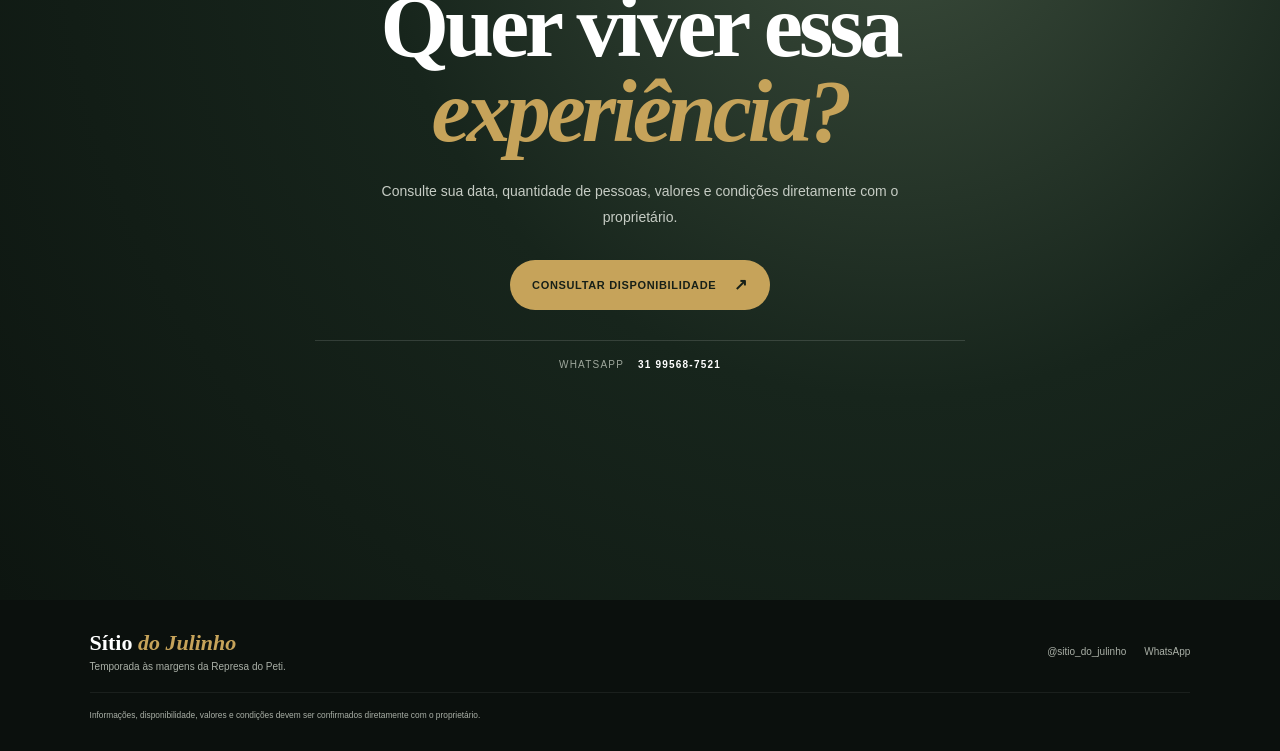
==== commit c0d413e2: "Ajustar canonical do site do Sítio do Julinho" ====
--- a/index.html
+++ b/index.html
@@ -6,7 +6,7 @@
 <meta name="theme-color" content="#101511">
 <meta name="description" content="Sítio do Julinho — temporada às margens da Represa do Peti, próximo de Santa Bárbara e Barão de Cocais. Conheça o espaço e consulte sua data pelo WhatsApp.">
 <meta name="robots" content="index,follow">
-<link rel="canonical" href="https://is4nns.vercel.app/">
+<link rel="canonical" href="https://sitio-do-julinho-jxdynywci-hmayrink1407az09-9970.vercel.app/">
 <meta property="og:title" content="Sítio do Julinho | Represa do Peti">
 <meta property="og:description" content="Conheça o Sítio do Julinho e consulte disponibilidade para sua próxima temporada.">
 <meta property="og:type" content="website">
--- a/style.css
+++ b/style.css
@@ -1,6 +1 @@
-@import url('https://fonts.googleapis.com/css2?family=Inter:wght@400;500;600;700;800;900&display=swap');
-:root{--black:#080808;--black2:#111;--gold:#d7ae45;--gold2:#f1d27a;--cream:#f6f4ef;--text:#181818;--muted:#6d6d6d;--line:#e7e3da}
-*{box-sizing:border-box}html{scroll-behavior:smooth}body{margin:0;font-family:Inter,Arial,sans-serif;background:var(--cream);color:var(--text)}body.modal-open{overflow:hidden}a{text-decoration:none;color:inherit}button{font:inherit}.announcement{background:#050505;color:#e9d59b;text-align:center;padding:9px 15px;font-size:11px;font-weight:700;letter-spacing:.04em}.header{position:sticky;top:0;z-index:30;background:rgba(8,8,8,.96);border-bottom:1px solid #2c2c2c;backdrop-filter:blur(12px)}.header-inner{max-width:1180px;margin:auto;height:72px;padding:0 22px;display:flex;align-items:center;gap:35px}.brand{font-size:24px;font-weight:900;letter-spacing:-1px;color:#fff}.brand span{color:var(--gold)}nav{display:flex;gap:25px;color:#bbb;font-size:13px;flex:1}nav a:hover{color:#fff}.header-cta{border:1px solid var(--gold);color:var(--gold2);padding:11px 18px;border-radius:7px;font-size:12px;font-weight:800;background:transparent;cursor:pointer}.hero{max-width:1180px;margin:auto;min-height:690px;padding:75px 35px;display:grid;grid-template-columns:1.05fr .95fr;align-items:center;gap:30px}.eyebrow{font-size:11px;letter-spacing:.18em;font-weight:800;color:#9c7a2e}.hero h1{font-size:64px;line-height:.98;letter-spacing:-3px;margin:15px 0;color:#080808}.hero h1 em{font-style:normal;color:#9d7927}.lead{max-width:600px;font-size:17px;line-height:1.7;color:#65615a}.trust-row{display:flex;gap:9px;flex-wrap:wrap;margin:26px 0}.trust-row span{background:#fff;border:1px solid var(--line);padding:9px 12px;border-radius:5px;font-size:11px;font-weight:700}.price-card{display:flex;flex-direction:column;gap:3px;margin:25px 0}.price-card small{font-size:10px;font-weight:800;color:#777;letter-spacing:.12em}.price-card strong{font-size:40px;letter-spacing:-1.5px}.price-card sup{font-size:19px}.price-card span{font-size:11px;color:#8a6a24;font-weight:700}.actions{display:flex;gap:10px}.btn{border:0;cursor:pointer;display:inline-flex;align-items:center;justify-content:center;min-height:48px;padding:0 24px;border-radius:7px;font-size:13px;font-weight:800;transition:.2s}.btn:hover{transform:translateY(-2px)}.gold{background:linear-gradient(135deg,#b78928,#e3c66c);color:#080808;box-shadow:0 10px 25px #b7892830}.outline{border:1px solid #aaa;background:#fff}.micro{font-size:10px;color:#8a8a8a;max-width:470px;line-height:1.5}.product-visual{height:580px;background:radial-gradient(circle at 50% 45%,#3a321f 0,#171511 37%,#080808 70%);border-radius:20px;position:relative;display:grid;place-items:center;overflow:hidden;box-shadow:0 25px 60px #0002}.product-visual:after{content:"";position:absolute;inset:0;background:linear-gradient(125deg,transparent 30%,#d7ae4512 50%,transparent 70%)}.product-visual img{position:relative;z-index:2;height:82%;max-width:78%;object-fit:contain;filter:drop-shadow(0 30px 30px #000)}.glow{position:absolute;width:260px;height:260px;border-radius:50%;background:#d7ae4528;filter:blur(70px)}.floating{position:absolute;z-index:4;right:22px;top:22px;color:#fff;background:#171717cc;border:1px solid #d7ae4570;border-radius:8px;padding:10px 13px;font-size:9px;letter-spacing:.1em;line-height:1.6}.floating b{color:var(--gold2)}.benefits{max-width:1180px;margin:-25px auto 50px;padding:0 35px;display:grid;grid-template-columns:repeat(3,1fr);gap:12px;position:relative}.benefits>div{background:#fff;border:1px solid var(--line);padding:22px;border-radius:9px;box-shadow:0 10px 30px #00000008}.benefits b,.benefits small{display:block}.benefits b{font-size:13px;margin-bottom:6px}.benefits small{font-size:11px;color:#777;line-height:1.5}.section{max-width:1180px;margin:0 auto;padding:90px 35px}.section-head{max-width:720px}.section h2,.dark-section h2,.final-cta h2{font-size:36px;letter-spacing:-1.5px;margin:10px 0}.section-head p{color:#777;line-height:1.7}.spec-grid{display:grid;grid-template-columns:repeat(4,1fr);gap:14px;margin-top:40px}.spec-grid article{background:#fff;border:1px solid var(--line);border-radius:10px;padding:25px;min-height:210px}.spec-grid span{font-size:10px;color:#9d7927;font-weight:800}.spec-grid h3{font-size:17px}.spec-grid p{font-size:12px;color:#777;line-height:1.6}.dark-section{background:#0a0a0a;color:#fff;padding:90px max(35px,calc((100% - 1110px)/2))}.dark-section .section-head p{color:#aaa}.dark-section .eyebrow{color:var(--gold2)}.check-grid{display:grid;grid-template-columns:repeat(3,1fr);gap:10px;margin-top:35px}.check-grid div{border:1px solid #292929;background:#121212;border-radius:8px;padding:17px;color:#eee;font-size:12px}.faq details{background:#fff;border:1px solid var(--line);border-radius:8px;margin:10px 0;padding:18px 20px}.faq summary{cursor:pointer;font-weight:700;font-size:13px}.faq p{font-size:12px;color:#777;line-height:1.6}.final-cta{max-width:1110px;margin:70px auto;padding:45px;background:linear-gradient(110deg,#101010,#1d1a14);border-radius:15px;color:#fff;display:flex;align-items:center;justify-content:space-between;gap:25px}.final-cta h2{margin-bottom:7px}.final-cta p{color:#aaa;font-size:12px}.contact-modal{position:fixed;inset:0;z-index:100;display:none;align-items:center;justify-content:center;padding:20px}.contact-modal.is-open{display:flex}.contact-overlay{position:absolute;inset:0;background:rgba(0,0,0,.78);backdrop-filter:blur(7px)}.contact-card{position:relative;z-index:2;width:min(460px,100%);background:#111;color:#fff;border:1px solid #3c321d;border-radius:16px;padding:36px;box-shadow:0 30px 90px #000}.contact-card h2{font-size:30px;letter-spacing:-1px;margin:10px 0}.contact-card p{color:#aaa;font-size:13px;line-height:1.6}.contact-close{position:absolute;right:14px;top:10px;border:0;background:transparent;color:#aaa;font-size:30px;cursor:pointer}.phone-reveal{margin:22px 0;padding:18px;border:1px solid #4b3c1e;background:#18150e;border-radius:10px;text-align:center;color:var(--gold2);font-size:20px}.contact-whatsapp{width:100%}.contact-card small{display:block;text-align:center;color:#777;font-size:10px;margin-top:12px}.footer-contact{background:none;border:0;color:#ddd;cursor:pointer;padding:0}.footer-contact:hover{color:var(--gold2)}footer{background:#050505;color:#aaa;padding:40px max(25px,calc((100% - 1110px)/2));display:grid;grid-template-columns:1fr auto;gap:25px;align-items:start;font-size:11px}footer b{color:#fff;font-size:18px}footer b:first-letter{color:var(--gold)}footer p{margin:8px 0}.footer-links{display:flex;gap:18px;color:#ddd;align-items:center}.footer-links a:hover{color:var(--gold2)}footer>small{grid-column:1/-1;border-top:1px solid #222;padding-top:18px;line-height:1.5}@media(max-width:850px){nav{display:none}.header-inner{justify-content:space-between}.hero{grid-template-columns:1fr;padding-top:45px}.hero h1{font-size:50px}.product-visual{height:480px}.benefits,.spec-grid{grid-template-columns:1fr}.check-grid{grid-template-columns:1fr 1fr}.final-cta{margin:35px 18px;display:block}.final-cta .btn{margin-top:20px}footer{grid-template-columns:1fr}}@media(max-width:560px){.header-inner{height:62px;padding:0 15px}.brand{font-size:20px}.header-cta{padding:9px 12px}.hero{padding:40px 18px}.hero h1{font-size:43px;letter-spacing:-2px}.lead{font-size:14px}.actions{flex-direction:column}.product-visual{height:400px}.benefits{padding:0 18px;margin-top:0}.section{padding:65px 18px}.section h2,.dark-section h2,.final-cta h2{font-size:29px}.dark-section{padding:65px 18px}.check-grid{grid-template-columns:1fr}.final-cta{padding:30px 22px}footer{padding:35px 18px}.footer-links{flex-wrap:wrap}.contact-card{padding:30px 22px}.contact-card h2{font-size:25px}}
-/* Modelo 3D interativo do iPhone 13 */
-.product-3d{position:relative;z-index:2;width:100%;height:100%;display:flex;align-items:center;justify-content:center}.product-3d iframe{width:100%;height:100%;border:0;display:block}.model-credit{position:absolute;z-index:5;left:22px;bottom:18px;color:#ddd;background:#111c;border:1px solid #d7ae4538;border-radius:8px;padding:7px 10px;font-size:9px;letter-spacing:.02em;backdrop-filter:blur(5px)}
-@media(max-width:560px){.model-credit{left:12px;bottom:12px;font-size:8px}.product-3d{min-height:100%}}
+:root{--ink:#111711;--paper:#f3f0e8;--cream:#e9e4d7;--forest:#20382a;--moss:#536854;--gold:#c6a35a;--white:#fff;--line:#d8d2c3}*{box-sizing:border-box}html{scroll-behavior:smooth}body{margin:0;background:var(--paper);color:var(--ink);font-family:"DM Sans",Arial,sans-serif}body.no-scroll{overflow:hidden}button,a{font:inherit}button{cursor:pointer}a{text-decoration:none;color:inherit}.noise{position:fixed;inset:0;pointer-events:none;z-index:200;opacity:.035;background-image:url("data:image/svg+xml,%3Csvg viewBox='0 0 180 180' xmlns='http://www.w3.org/2000/svg'%3E%3Cfilter id='n'%3E%3CfeTurbulence type='fractalNoise' baseFrequency='.9' numOctaves='4' stitchTiles='stitch'/%3E%3C/filter%3E%3Crect width='100%25' height='100%25' filter='url(%23n)'/%3E%3C/svg%3E")}.topbar{position:fixed;top:0;left:0;right:0;z-index:100;height:76px;padding:0 clamp(18px,4vw,55px);display:flex;align-items:center;justify-content:space-between;color:#fff;mix-blend-mode:normal}.logo{font-family:"Playfair Display",serif;font-size:22px;letter-spacing:-.02em;text-shadow:0 2px 14px #0006}.logo i, h1 em,h2 em{font-style:italic;color:var(--gold)}.menu-btn{width:48px;height:48px;border:1px solid #fff6;background:#1117;border-radius:50%;display:grid;place-content:center;gap:6px;backdrop-filter:blur(8px);transition:.3s}.menu-btn span{display:block;width:18px;height:1px;background:#fff;transition:.3s}.menu-btn.open span:first-child{transform:translateY(3.5px) rotate(45deg)}.menu-btn.open span:last-child{transform:translateY(-3.5px) rotate(-45deg)}.menu-panel{position:fixed;inset:0;background:#17251bdd;color:#fff;z-index:90;display:flex;align-items:center;justify-content:center;opacity:0;visibility:hidden;transition:.45s;backdrop-filter:blur(18px)}.menu-panel.open{opacity:1;visibility:visible}.menu-inner{width:min(720px,86vw);display:flex;flex-direction:column}.menu-kicker,.kicker{font-size:10px;letter-spacing:.2em;font-weight:700;opacity:.75;margin:0 0 18px}.menu-inner button{background:none;border:0;border-bottom:1px solid #fff2;color:#fff;text-align:left;padding:15px 0;font-family:"Playfair Display",serif;font-size:clamp(27px,5vw,46px);display:flex;gap:22px;align-items:baseline;transition:.25s}.menu-inner button:hover{padding-left:12px;color:#d9c58f}.menu-inner button:first-letter{font-family:"DM Sans";font-size:10px}.menu-inner button span{font-family:"DM Sans";font-size:11px;letter-spacing:.12em;text-transform:uppercase;opacity:.45}.screen{min-height:100svh;position:relative;overflow:hidden}.hero{display:flex;align-items:flex-end;color:#fff;padding:0 clamp(20px,7vw,100px) clamp(60px,9vh,100px)}.hero-image,.hero-shade{position:absolute;inset:0}.hero-image img{width:100%;height:100%;object-fit:cover;filter:saturate(.9) contrast(1.02)}.hero-shade{background:linear-gradient(90deg,#07100bd9 0%,#07100b6a 45%,#07100b14 80%),linear-gradient(0deg,#07100bb8,transparent 55%)}.hero-content{position:relative;z-index:2;max-width:760px;animation:rise 1s both}.hero h1{font-family:"Playfair Display",serif;font-size:clamp(52px,8vw,104px);line-height:.9;letter-spacing:-.055em;margin:0 0 24px}.hero-text{max-width:540px;color:#e8e5db;font-size:15px;line-height:1.7;margin-bottom:28px}.hero-actions{display:flex;gap:10px;flex-wrap:wrap}.btn{min-height:50px;padding:0 21px;border-radius:100px;border:1px solid transparent;display:inline-flex;align-items:center;justify-content:center;gap:18px;font-size:11px;font-weight:700;letter-spacing:.06em;text-transform:uppercase;transition:.3s}.btn span{font-size:16px}.btn:hover{transform:translateY(-2px)}.btn-light{background:#f5f1e7;color:#182018}.btn-glass{border-color:#fff8;color:#fff;background:#fff1;backdrop-filter:blur(10px)}.scroll-note{position:absolute;right:clamp(20px,5vw,65px);bottom:32px;font-size:8px;letter-spacing:.16em;writing-mode:vertical-rl;opacity:.7}.scroll-note span{font-size:14px;margin-top:7px}.split{display:grid;grid-template-columns:1fr 1fr;background:var(--paper)}.split-photo{min-height:100svh}.split-photo img{width:100%;height:100%;object-fit:cover}.split-copy{padding:clamp(60px,10vw,130px);display:flex;flex-direction:column;justify-content:center}.kicker.dark{color:#6d725f}.split-copy h2,.experience h2,.gallery h2,.location h2,.availability h2{font-family:"Playfair Display",serif;font-size:clamp(44px,5vw,72px);line-height:.96;letter-spacing:-.045em;margin:0 0 30px}.split-copy p,.location-copy>p,.availability-inner>p{max-width:540px;color:#61665c;line-height:1.8;font-size:14px}.text-link{align-self:flex-start;border:0;background:none;padding:20px 0 0;color:var(--forest);font-size:11px;font-weight:700;letter-spacing:.12em;text-transform:uppercase}.text-link span{margin-left:12px}.experience{padding:clamp(70px,9vw,120px) clamp(20px,7vw,100px);background:#e4dfd2}.section-top{display:flex;justify-content:space-between;gap:30px;align-items:end;margin-bottom:45px}.section-note{max-width:260px;color:#74786e;font-size:11px;line-height:1.6}.cards{display:grid;grid-template-columns:repeat(3,1fr);gap:12px;max-width:1100px}.place-card{min-height:190px;border:1px solid #cfc8b8;background:#eeeae0;text-align:left;padding:24px;display:flex;flex-direction:column;justify-content:space-between;transition:.35s;position:relative;overflow:hidden}.place-card:after{content:"→";position:absolute;right:22px;bottom:20px;font-size:22px;opacity:.35;transition:.3s}.place-card:hover,.place-card:focus-visible{background:#26392d;color:#fff;transform:translateY(-5px);border-color:#26392d}.place-card:hover:after{opacity:1;color:var(--gold)}.place-card span{font-size:9px;letter-spacing:.15em;opacity:.5}.place-card b{font-family:"Playfair Display",serif;font-size:25px;font-weight:600}.place-card small{font-size:10px;opacity:.6}.gallery{background:#18231c;color:#fff;padding:clamp(65px,8vw,100px) clamp(18px,5vw,70px);display:grid;grid-template-columns:.7fr 1.5fr;gap:40px;align-items:center}.gallery h2{margin-bottom:16px}.gallery-head>p:last-child{color:#aab1a6;font-size:12px;line-height:1.6;max-width:260px}.gallery-stage{display:flex;align-items:center;gap:10px;min-width:0}.gallery-main{height:min(70vh,600px);flex:1;position:relative;padding:0;border:0;background:#101711;overflow:hidden}.gallery-main img{width:100%;height:100%;object-fit:cover;transition:.5s}.gallery-main:hover img{transform:scale(1.025)}.zoom-label{position:absolute;bottom:16px;right:16px;background:#101711cc;padding:8px 10px;border:1px solid #fff3;font-size:8px;letter-spacing:.14em}.gallery-arrow{width:42px;height:42px;flex:none;border-radius:50%;border:1px solid #fff4;background:#fff1;color:#fff}.thumbs{grid-column:2;display:flex;gap:8px;margin-top:-20px}.thumb{width:72px;height:52px;border:1px solid #fff2;padding:2px;background:transparent;opacity:.5}.thumb.active{opacity:1;border-color:var(--gold)}.thumb img{width:100%;height:100%;object-fit:cover}.location{display:grid;grid-template-columns:1.1fr .9fr;background:var(--paper)}.location-art{position:relative;min-height:100svh}.location-art img{width:100%;height:100%;object-fit:cover;filter:saturate(.75)}.location-badge{position:absolute;left:8%;bottom:8%;background:#18231de8;color:#fff;padding:20px 24px;font-size:9px;letter-spacing:.18em;line-height:1.6}.location-badge strong{font-family:"Playfair Display";font-size:22px;letter-spacing:0}.location-copy{padding:clamp(60px,9vw,120px);display:flex;flex-direction:column;justify-content:center}.btn-dark{background:#1b2b20;color:#fff;align-self:flex-start}.instagram{margin-top:24px;font-size:11px;color:#62685e}.instagram b{color:#1b2b20;margin-left:6px}.availability{background:radial-gradient(circle at 70% 20%,#3c4d3c,#17251c 45%,#0d1510);color:#fff;display:grid;place-items:center;text-align:center}.availability-inner{width:min(650px,90vw)}.availability h2{font-size:clamp(50px,7vw,88px);margin-bottom:25px}.availability-inner>p{margin:0 auto 30px;color:#c6ccc4}.btn-gold{background:var(--gold);color:#172018}.contact-line{margin:30px auto 0;padding-top:18px;border-top:1px solid #fff2;display:flex;justify-content:center;gap:14px;font-size:10px;letter-spacing:.12em;text-transform:uppercase;color:#9ea79c}.contact-line strong{color:#fff}footer{background:#0b100d;color:#aab0a7;padding:30px clamp(20px,7vw,90px);display:grid;grid-template-columns:1fr auto;gap:20px;align-items:center;font-size:10px}footer strong{font-family:"Playfair Display";font-size:22px;color:#fff;display:block}footer strong i{color:var(--gold);font-style:italic}footer span{display:block;margin-top:5px}footer small{grid-column:1/-1;border-top:1px solid #fff1;padding-top:16px;line-height:1.5}.footer-actions{display:flex;gap:18px}.footer-actions a:hover{color:#fff}.lightbox,.place-modal{position:fixed;inset:0;z-index:150;background:#07100bf2;display:flex;align-items:center;justify-content:center;padding:25px;opacity:0;visibility:hidden;transition:.3s}.lightbox.open,.place-modal.open{opacity:1;visibility:visible}.lightbox img{max-width:94vw;max-height:88vh;object-fit:contain}.lightbox-close,.place-close{position:absolute;top:20px;right:25px;background:none;border:0;color:#fff;font-size:38px;z-index:3}.place-modal{display:grid;grid-template-columns:1fr 1fr;background:#eeeae0;color:var(--ink);padding:0}.place-modal-photo,.place-modal-copy{height:100%}.place-modal-photo img{width:100%;height:100%;object-fit:cover}.place-modal-copy{display:flex;flex-direction:column;justify-content:center;padding:clamp(30px,7vw,90px)}.place-modal-copy h2{font-family:"Playfair Display";font-size:clamp(42px,6vw,76px);line-height:.95;margin:0 0 22px}.place-modal-copy p:last-child{max-width:480px;color:#62675e;line-height:1.8;font-size:14px}@keyframes rise{from{opacity:0;transform:translateY(25px)}to{opacity:1;transform:none}}@media(max-width:800px){.split,.location{grid-template-columns:1fr}.split-photo,.location-art{min-height:55svh}.split-copy,.location-copy{min-height:45svh;padding:65px 22px}.section-top{display:block}.section-note{margin-top:18px}.cards{grid-template-columns:1fr 1fr}.gallery{grid-template-columns:1fr}.thumbs{grid-column:1}.gallery-stage{height:55svh}.place-modal{grid-template-columns:1fr;height:100svh}.place-modal-photo{height:48svh}.place-modal-copy{height:auto;padding:30px}.place-modal-copy h2{font-size:44px}footer{grid-template-columns:1fr}.footer-actions{justify-content:flex-start}}@media(max-width:520px){.topbar{height:65px}.hero{padding-bottom:70px}.hero h1{font-size:52px}.hero-text{font-size:13px}.hero-actions{flex-direction:column;align-items:stretch}.btn{width:100%}.scroll-note{display:none}.cards{grid-template-columns:1fr}.place-card{min-height:150px}.gallery-stage{height:52svh}.gallery-arrow{width:38px;height:38px}.location-badge{left:18px;bottom:18px}.contact-line{flex-direction:column}.footer-actions{flex-wrap:wrap}}@media(prefers-reduced-motion:reduce){*,*:before,*:after{scroll-behavior:auto!important;animation:none!important;transition:none!important}}
